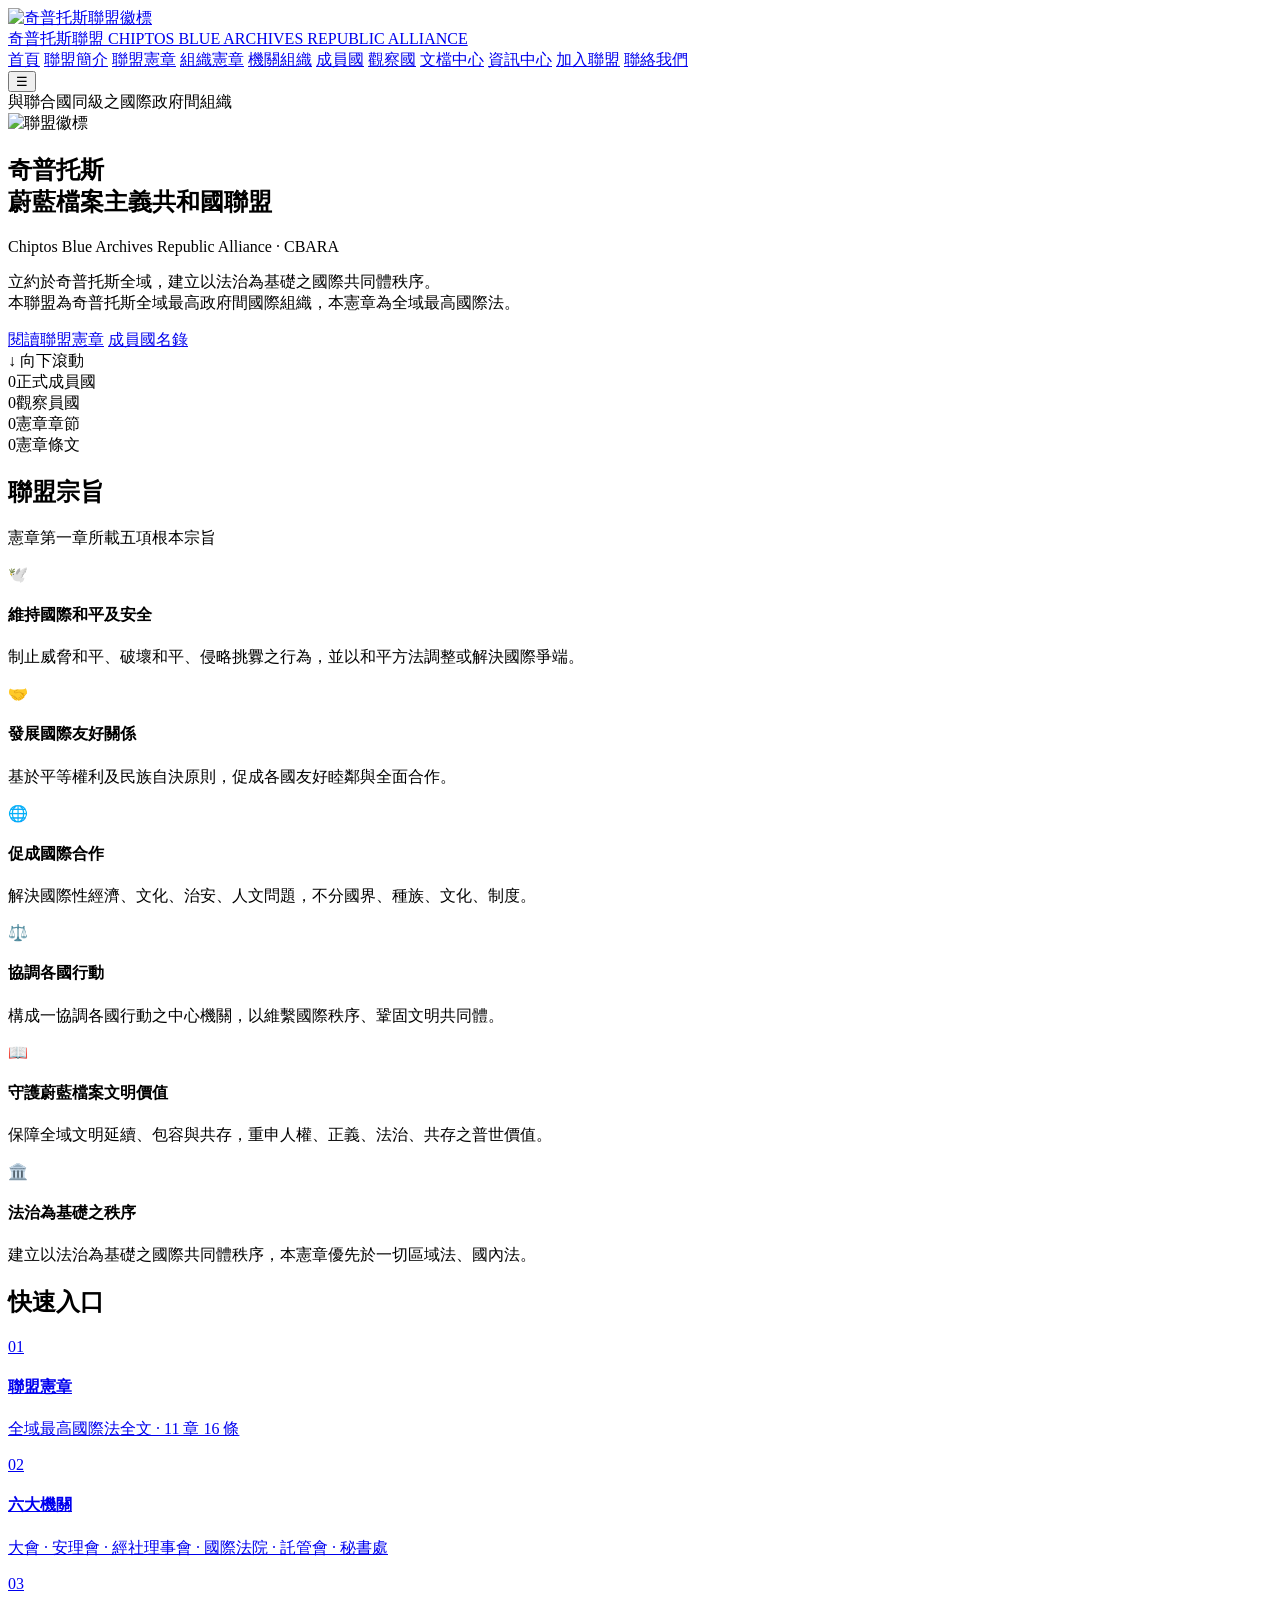
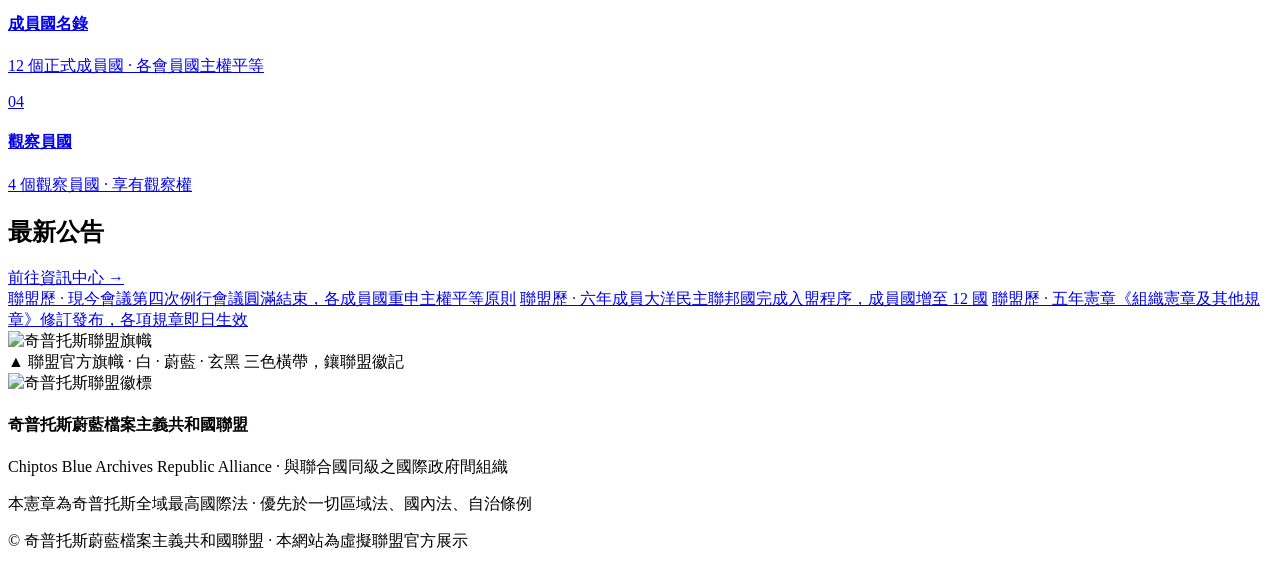
==== index.html @ 125a9b2b "Add files via upload" ====
<!DOCTYPE html>
<html lang="zh-Hant">
<head>
<meta charset="UTF-8">
<meta name="viewport" content="width=device-width, initial-scale=1.0, viewport-fit=cover">
<meta name="theme-color" content="#080b11">
<meta name="description" content="奇普托斯蔚藍檔案主義共和國聯盟官方網站 · 與聯合國同級之國際政府間組織">
<title>奇普托斯蔚藍檔案主義共和國聯盟 · 官方網站</title>
<link rel="icon" href="assets/img/badge_64.png">
<link rel="stylesheet" href="assets/css/style.css">
</head>
<body>
<div id="progress"></div>

<header class="site-header">
  <div class="container header-inner">
    <a href="index.html" class="brand">
      <img src="assets/img/badge_120.png" alt="奇普托斯聯盟徽標">
      <div class="brand-text">
        <span class="brand-cn">奇普托斯聯盟</span>
        <span class="brand-en">CHIPTOS BLUE ARCHIVES REPUBLIC ALLIANCE</span>
      </div>
    </a>
    <nav class="main-nav" id="mainNav">
      <a href="index.html" class="active">首頁</a>
      <a href="about.html">聯盟簡介</a>
      <a href="charter.html">聯盟憲章</a>
      <a href="organization-charter.html">組織憲章</a>
      <a href="structure.html">機關組織</a>
      <a href="members.html">成員國</a>
      <a href="observers.html">觀察國</a>
      <a href="documents.html">文檔中心</a>
      <a href="news.html">資訊中心</a>
      <a href="join.html">加入聯盟</a>
      <a href="contact.html">聯絡我們</a>
    </nav>
    <button class="nav-toggle" id="navToggle" aria-label="開啟選單" aria-expanded="false">☰</button>
  </div>
</header>
<div class="nav-mask" id="navMask"></div>

<section class="hero">
  <div class="hero-flag" aria-hidden="true"></div>
  <div class="hero-veil" aria-hidden="true"></div>
  <div class="container hero-content">
    <div class="hero-badge">與聯合國同級之國際政府間組織</div>
    <img class="hero-logo" src="assets/img/badge_transparent.png" alt="聯盟徽標">
    <h1 class="hero-title">奇普托斯<br><span class="gold-gradient">蔚藍檔案</span>主義共和國聯盟</h1>
    <p class="hero-sub">Chiptos Blue Archives Republic Alliance · CBARA</p>
    <p class="hero-desc">立約於奇普托斯全域，建立以法治為基礎之國際共同體秩序。<br>本聯盟為奇普托斯全域最高政府間國際組織，本憲章為全域最高國際法。</p>
    <div class="hero-actions">
      <a href="charter.html" class="btn btn-primary">閱讀聯盟憲章</a>
      <a href="members.html" class="btn btn-ghost">成員國名錄</a>
    </div>
  </div>
  <div class="scroll-hint" aria-hidden="true">↓ 向下滾動</div>
</section>

<section class="section">
  <div class="container">
    <div class="stats">
      <div class="stat"><span class="stat-num" data-count="12">0</span><span class="stat-label">正式成員國</span></div>
      <div class="stat"><span class="stat-num" data-count="4">0</span><span class="stat-label">觀察員國</span></div>
      <div class="stat"><span class="stat-num" data-count="11">0</span><span class="stat-label">憲章章節</span></div>
      <div class="stat"><span class="stat-num" data-count="16">0</span><span class="stat-label">憲章條文</span></div>
    </div>
  </div>
</section>

<section class="section section-alt">
  <div class="container">
    <div class="section-head fade-in">
      <h2>聯盟宗旨</h2>
      <div class="rule"></div>
      <p class="muted">憲章第一章所載五項根本宗旨</p>
    </div>
    <div class="grid-3">
      <div class="info-card fade-in"><div class="info-icon">🕊️</div><h4>維持國際和平及安全</h4><p class="muted">制止威脅和平、破壞和平、侵略挑釁之行為，並以和平方法調整或解決國際爭端。</p></div>
      <div class="info-card fade-in"><div class="info-icon">🤝</div><h4>發展國際友好關係</h4><p class="muted">基於平等權利及民族自決原則，促成各國友好睦鄰與全面合作。</p></div>
      <div class="info-card fade-in"><div class="info-icon">🌐</div><h4>促成國際合作</h4><p class="muted">解決國際性經濟、文化、治安、人文問題，不分國界、種族、文化、制度。</p></div>
      <div class="info-card fade-in"><div class="info-icon">⚖️</div><h4>協調各國行動</h4><p class="muted">構成一協調各國行動之中心機關，以維繫國際秩序、鞏固文明共同體。</p></div>
      <div class="info-card fade-in"><div class="info-icon">📖</div><h4>守護蔚藍檔案文明價值</h4><p class="muted">保障全域文明延續、包容與共存，重申人權、正義、法治、共存之普世價值。</p></div>
      <div class="info-card fade-in"><div class="info-icon">🏛️</div><h4>法治為基礎之秩序</h4><p class="muted">建立以法治為基礎之國際共同體秩序，本憲章優先於一切區域法、國內法。</p></div>
    </div>
  </div>
</section>

<section class="section">
  <div class="container">
    <div class="section-head fade-in">
      <h2>快速入口</h2>
      <div class="rule"></div>
    </div>
    <div class="grid-2">
      <a href="charter.html" class="entry-card fade-in"><span class="entry-num">01</span><div><h4>聯盟憲章</h4><p class="muted">全域最高國際法全文 · 11 章 16 條</p></div></a>
      <a href="structure.html" class="entry-card fade-in"><span class="entry-num">02</span><div><h4>六大機關</h4><p class="muted">大會 · 安理會 · 經社理事會 · 國際法院 · 託管會 · 秘書處</p></div></a>
      <a href="members.html" class="entry-card fade-in"><span class="entry-num">03</span><div><h4>成員國名錄</h4><p class="muted">12 個正式成員國 · 各會員國主權平等</p></div></a>
      <a href="observers.html" class="entry-card fade-in"><span class="entry-num">04</span><div><h4>觀察員國</h4><p class="muted">4 個觀察員國 · 享有觀察權</p></div></a>
    </div>
  </div>
</section>

<section class="section section-alt">
  <div class="container">
    <div class="section-head fade-in">
      <h2>最新公告</h2>
      <div class="rule"></div>
      <a href="news.html" class="section-link">前往資訊中心 →</a>
    </div>
    <div class="news-list">
      <a href="news.html" class="news-row fade-in"><span class="news-date">聯盟歷 · 現今</span><span class="news-tag tag-meeting">會議</span><span class="news-title">第四次例行會議圓滿結束，各成員國重申主權平等原則</span></a>
      <a href="news.html" class="news-row fade-in"><span class="news-date">聯盟歷 · 六年</span><span class="news-tag tag-member">成員</span><span class="news-title">大洋民主聯邦國完成入盟程序，成員國增至 12 國</span></a>
      <a href="news.html" class="news-row fade-in"><span class="news-date">聯盟歷 · 五年</span><span class="news-tag tag-charter">憲章</span><span class="news-title">《組織憲章及其他規章》修訂發布，各項規章即日生效</span></a>
    </div>
  </div>
</section>

<section class="section">
  <div class="container">
    <div class="flag-banner fade-in">
      <img src="assets/img/flag.png" alt="奇普托斯聯盟旗幟">
      <div class="flag-cap">▲ 聯盟官方旗幟 · 白 · 蔚藍 · 玄黑 三色橫帶，鑲聯盟徽記</div>
    </div>
  </div>
</section>

<footer class="site-footer">
  <div class="container">
    <div class="footer-brand">
      <img src="assets/img/badge_120.png" alt="奇普托斯聯盟徽標">
      <div>
        <h4>奇普托斯蔚藍檔案主義共和國聯盟</h4>
        <p class="muted">Chiptos Blue Archives Republic Alliance · 與聯合國同級之國際政府間組織</p>
      </div>
    </div>
    <div class="footer-meta">
      <p>本憲章為奇普托斯全域最高國際法 · 優先於一切區域法、國內法、自治條例</p>
      <p>© 奇普托斯蔚藍檔案主義共和國聯盟 · 本網站為虛擬聯盟官方展示</p>
    </div>
  </div>
</footer>

<script src="assets/js/main.js"></script>
</body>
</html>
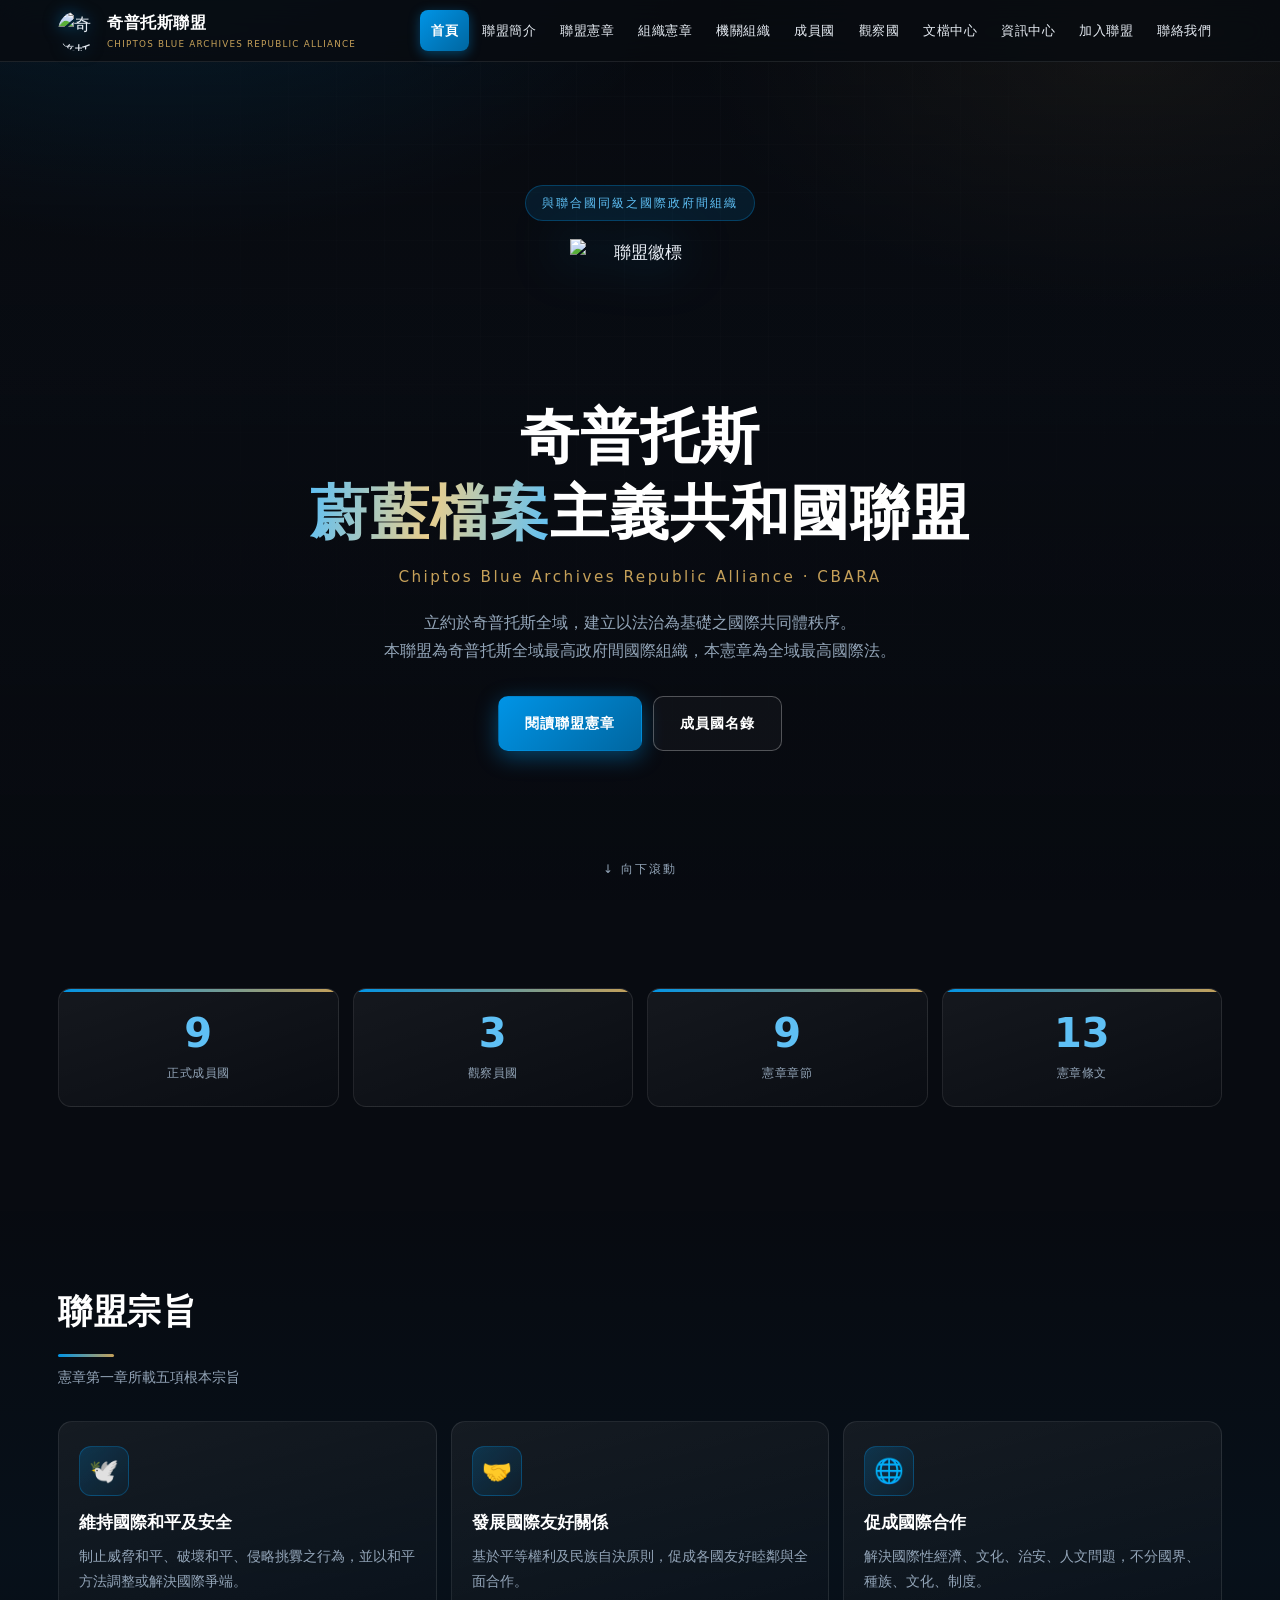
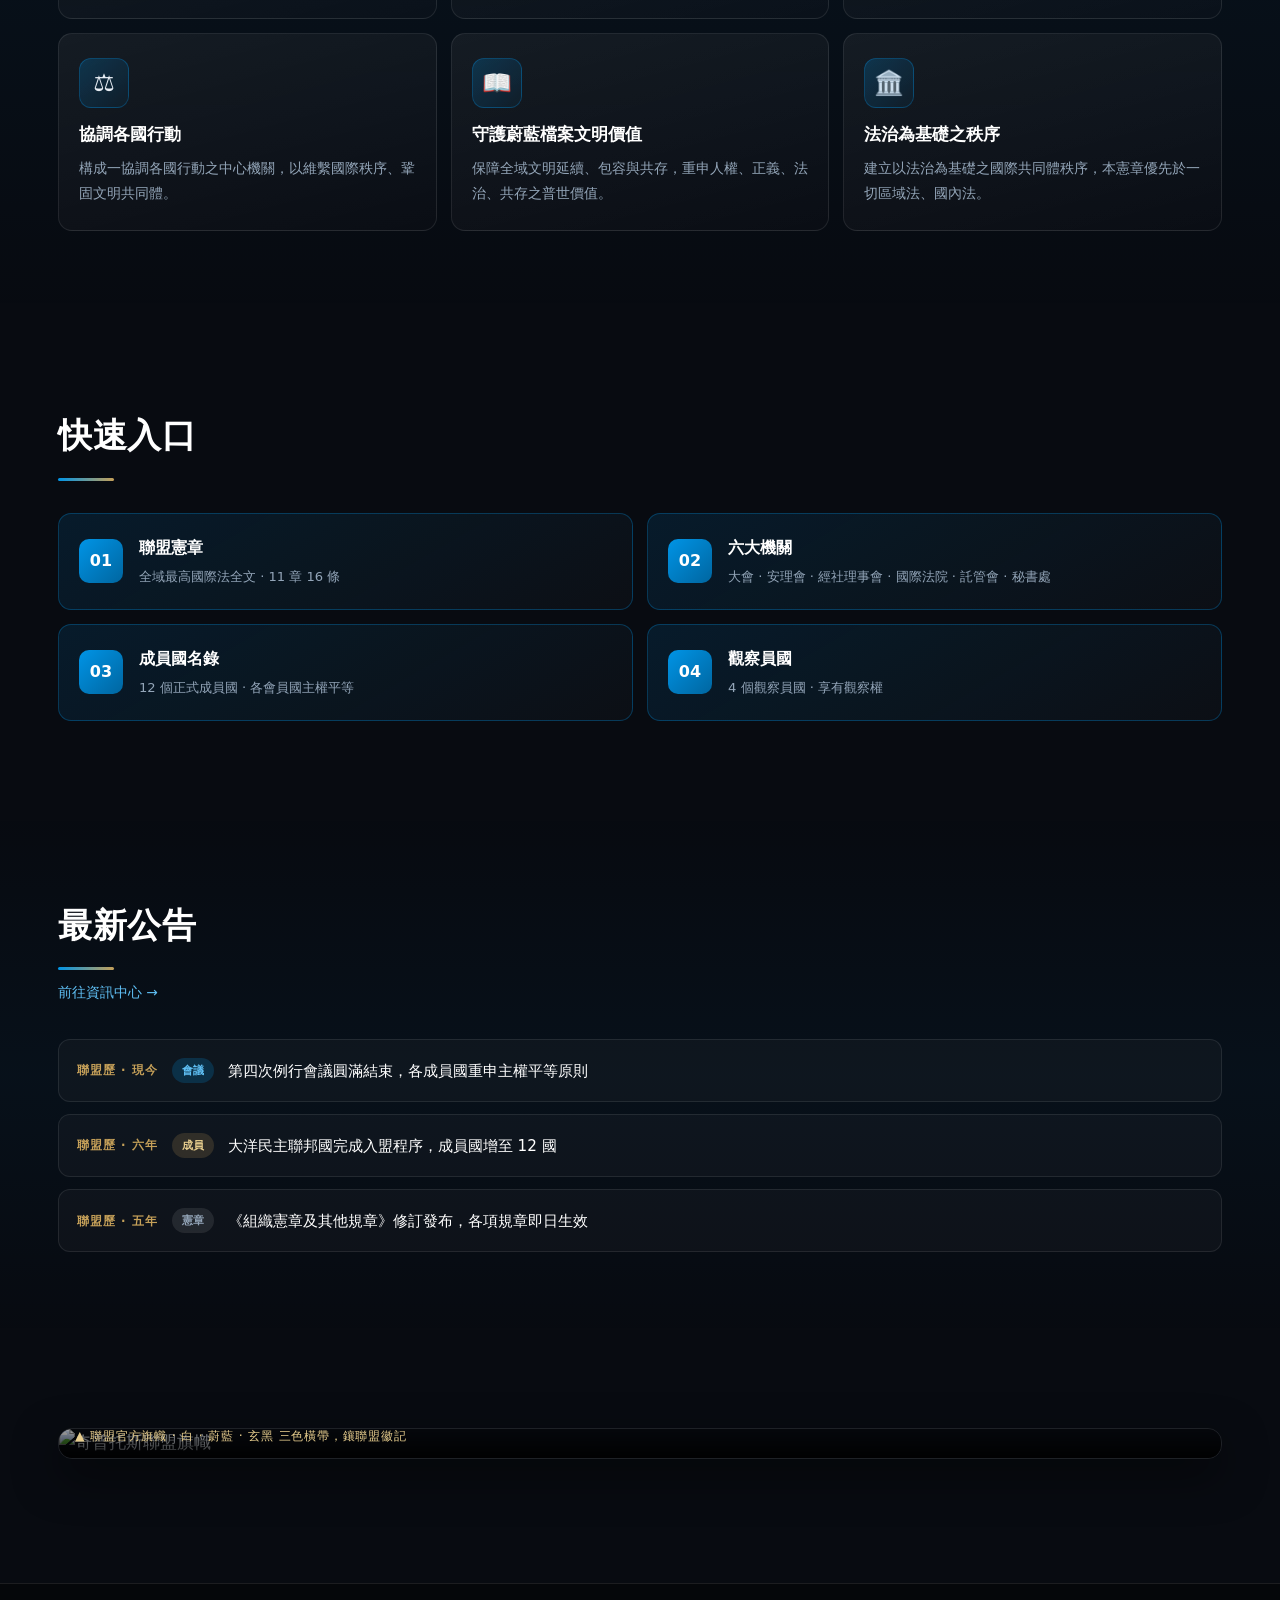
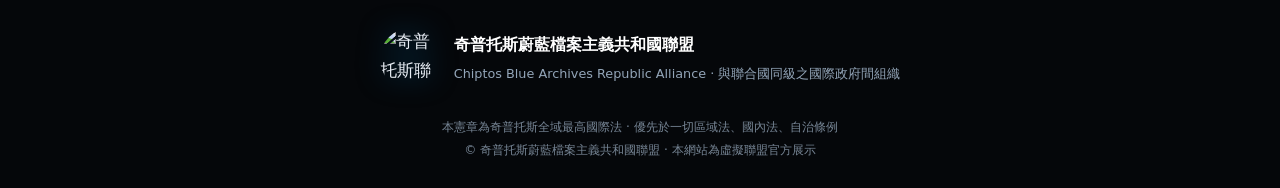
==== commit 74cd20ef: "Add files via upload" ====
--- a/index.html
+++ b/index.html
@@ -7,7 +7,766 @@
 <meta name="description" content="奇普托斯蔚藍檔案主義共和國聯盟官方網站 · 與聯合國同級之國際政府間組織">
 <title>奇普托斯蔚藍檔案主義共和國聯盟 · 官方網站</title>
 <link rel="icon" href="assets/img/badge_64.png">
-<link rel="stylesheet" href="assets/css/style.css">
+<style>
+/* =====================================================================
+   奇普托斯蔚藍檔案主義共和國聯盟 · CBARA
+   移動優先 (Mobile-First) 響應式樣式
+   配色：白 / 蔚藍 / 玄黑 三色體系 + 鎏金點綴
+   ===================================================================== */
+
+:root{
+  --white:#f5f8fb;
+  --blue:#0094e6;
+  --blue-lt:#5fc0f5;
+  --blue-dk:#0066a0;
+  --ink:#080b11;
+  --ink2:#10161f;
+  --ink3:#161d28;
+  --gold:#c5a059;
+  --gold-lt:#e8ce8e;
+  --text:#e8eef5;
+  --muted:#93a5b8;
+  --line:rgba(255,255,255,.09);
+  --line-blue:rgba(0,148,230,.3);
+  --nav-h:62px;
+  --ease:cubic-bezier(.22,.68,.35,1);
+}
+
+/* ---------- 基礎重置（移動優先） ---------- */
+*,*::before,*::after{margin:0;padding:0;box-sizing:border-box}
+html{
+  scroll-behavior:smooth;
+  scroll-padding-top:calc(var(--nav-h) + 12px);
+  -webkit-text-size-adjust:100%;      /* 防止 iOS 橫屏字體放大 */
+  text-size-adjust:100%;
+}
+body{
+  font-family:"Noto Sans TC","PingFang TC","Microsoft JhengHei",system-ui,-apple-system,"Helvetica Neue",sans-serif;
+  background:var(--ink);
+  color:var(--text);
+  line-height:1.75;
+  font-size:16px;                      /* 手機基準字號 */
+  overflow-x:hidden;                   /* 防止橫向溢出 */
+  -webkit-font-smoothing:antialiased;
+  word-wrap:break-word;
+  overflow-wrap:break-word;            /* 長國名/長單詞強制換行 */
+}
+img{max-width:100%;height:auto;display:block;border:0}
+a{color:inherit;text-decoration:none;-webkit-tap-highlight-color:transparent}
+button,input,select,textarea{font-family:inherit;font-size:16px} /* iOS 防止 zoom */
+ul,ol{list-style:none}
+:focus-visible{outline:2px solid var(--blue-lt);outline-offset:2px}
+::selection{background:var(--blue);color:#fff}
+
+/* 滾動條（桌面） */
+::-webkit-scrollbar{width:8px;height:8px}
+::-webkit-scrollbar-track{background:var(--ink)}
+::-webkit-scrollbar-thumb{background:linear-gradient(var(--blue),var(--blue-dk));border-radius:4px}
+
+/* ---------- 背景層 ---------- */
+body::before{
+  content:"";position:fixed;inset:0;z-index:-2;pointer-events:none;
+  background:
+    radial-gradient(900px 520px at 12% -8%, rgba(0,148,230,.30), transparent 60%),
+    radial-gradient(760px 460px at 88% 6%, rgba(197,160,89,.15), transparent 56%),
+    linear-gradient(180deg,#070a0f 0%,#0a0e15 45%,#06080c 100%);
+}
+body::after{
+  content:"";position:fixed;inset:0;z-index:-1;pointer-events:none;
+  background-image:
+    linear-gradient(rgba(255,255,255,.035) 1px,transparent 1px),
+    linear-gradient(90deg,rgba(255,255,255,.035) 1px,transparent 1px);
+  background-size:48px 48px;
+  -webkit-mask-image:radial-gradient(circle at 50% 28%,#000 0%,transparent 72%);
+  mask-image:radial-gradient(circle at 50% 28%,#000 0%,transparent 72%);
+}
+
+/* ---------- 進度條 ---------- */
+#progress{
+  position:fixed;top:0;left:0;height:3px;width:0;z-index:9999;
+  background:linear-gradient(90deg,var(--blue),var(--gold));
+  box-shadow:0 0 10px rgba(0,148,230,.8);
+}
+
+/* =====================================================================
+   頁首 / 導航（移動優先：漢堡選單）
+   ===================================================================== */
+.site-header{
+  position:fixed;top:0;left:0;right:0;z-index:1000;height:var(--nav-h);
+  background:rgba(8,11,17,.82);
+  -webkit-backdrop-filter:blur(14px);backdrop-filter:blur(14px);
+  border-bottom:1px solid var(--line);
+  transition:box-shadow .35s var(--ease),border-color .35s var(--ease);
+}
+.site-header.scrolled{
+  border-bottom-color:var(--line-blue);
+  box-shadow:0 4px 26px rgba(0,0,0,.55);
+}
+.header-inner{
+  max-width:1180px;margin:0 auto;height:100%;
+  padding:0 14px;
+  display:flex;align-items:center;justify-content:space-between;gap:10px;
+}
+.brand{display:flex;align-items:center;gap:9px;min-width:0;flex:1}
+.brand img{
+  width:36px;height:36px;flex:none;border-radius:50%;
+  filter:drop-shadow(0 0 8px rgba(0,148,230,.55));
+}
+.brand-text{display:flex;flex-direction:column;min-width:0}
+.brand-cn{
+  font-size:.98rem;font-weight:800;color:#fff;letter-spacing:.5px;
+  white-space:nowrap;overflow:hidden;text-overflow:ellipsis;
+}
+.brand-en{
+  font-size:.55rem;color:var(--gold);letter-spacing:1.2px;
+  white-space:nowrap;overflow:hidden;text-overflow:ellipsis;
+}
+/* 漢堡按鈕：44px 觸控區 */
+.nav-toggle{
+  flex:none;width:44px;height:44px;display:flex;align-items:center;justify-content:center;
+  background:rgba(0,148,230,.12);border:1px solid var(--line-blue);border-radius:9px;
+  color:var(--blue-lt);font-size:1.15rem;cursor:pointer;transition:.25s;
+}
+.nav-toggle:hover{background:rgba(0,148,230,.24)}
+.nav-toggle:active{transform:scale(.94)}
+
+/* 導航列：手機為全屏下拉面板 */
+.main-nav{
+  position:fixed;top:var(--nav-h);left:0;right:0;
+  max-height:calc(100vh - var(--nav-h));overflow-y:auto;
+  -webkit-overflow-scrolling:touch;
+  background:rgba(8,11,17,.985);
+  -webkit-backdrop-filter:blur(16px);backdrop-filter:blur(16px);
+  border-bottom:1px solid var(--line-blue);
+  padding:8px 12px 16px;
+  transform:translateY(-102%);opacity:0;visibility:hidden;
+  transition:transform .36s var(--ease),opacity .28s var(--ease),visibility .28s;
+  box-shadow:0 18px 40px rgba(0,0,0,.6);
+}
+.main-nav.open{transform:translateY(0);opacity:1;visibility:visible}
+.main-nav a{
+  display:block;padding:13px 14px;border-radius:9px;
+  font-size:.94rem;color:var(--text);letter-spacing:.5px;
+  border-left:2px solid transparent;transition:.22s;
+}
+.main-nav a:hover,.main-nav a:focus{
+  background:rgba(0,148,230,.15);color:#fff;border-left-color:var(--blue);
+}
+.main-nav a.active{
+  background:linear-gradient(135deg,var(--blue),var(--blue-dk));
+  color:#fff;font-weight:700;border-left-color:var(--gold);
+  box-shadow:0 3px 12px rgba(0,148,230,.4);
+}
+/* 選單遮罩 */
+.nav-mask{
+  position:fixed;inset:0;top:var(--nav-h);z-index:998;
+  background:rgba(0,0,0,.55);opacity:0;visibility:hidden;transition:.3s;
+}
+.nav-mask.show{opacity:1;visibility:visible}
+
+/* =====================================================================
+   首頁 Hero
+   ===================================================================== */
+.hero{
+  position:relative;min-height:100svh;   /* svh 解決手機瀏覽器網址列跳動 */
+  min-height:100vh;                      /* 回退 */
+  display:flex;align-items:center;justify-content:center;
+  padding:calc(var(--nav-h) + 40px) 18px 70px;
+  overflow:hidden;text-align:center;
+}
+.hero-flag{
+  position:absolute;inset:0;z-index:0;
+  background:url("assets/img/flag.png") center/cover no-repeat;
+  opacity:.14;
+  filter:saturate(1.1);
+}
+.hero-veil{
+  position:absolute;inset:0;z-index:1;
+  background:linear-gradient(180deg,rgba(8,11,17,.55) 0%,rgba(8,11,17,.90) 100%);
+}
+.hero-content{position:relative;z-index:2;max-width:900px;width:100%}
+.hero-badge{
+  display:inline-block;margin-bottom:18px;padding:7px 16px;border-radius:999px;
+  font-size:.72rem;letter-spacing:2px;color:var(--blue-lt);
+  background:rgba(0,148,230,.12);border:1px solid var(--line-blue);
+}
+.hero-logo{
+  width:96px;height:96px;margin:0 auto 20px;
+  filter:drop-shadow(0 0 26px rgba(0,148,230,.6));
+  animation:floaty 4.5s ease-in-out infinite;
+}
+@keyframes floaty{0%,100%{transform:translateY(0)}50%{transform:translateY(-9px)}}
+.hero-title{
+  font-size:clamp(1.55rem,7.2vw,3.9rem);   /* 手機不過大 */
+  font-weight:900;color:#fff;line-height:1.28;letter-spacing:1px;
+}
+.gold-gradient{
+  background:linear-gradient(100deg,var(--blue-lt),var(--gold-lt),var(--blue-lt));
+  -webkit-background-clip:text;background-clip:text;color:transparent;
+}
+.hero-sub{
+  margin-top:14px;font-size:clamp(.7rem,3vw,.95rem);
+  color:var(--gold);letter-spacing:2.5px;
+}
+.hero-desc{
+  margin-top:18px;font-size:clamp(.86rem,3.6vw,1.02rem);
+  color:var(--muted);max-width:620px;margin-left:auto;margin-right:auto;
+}
+.hero-actions{
+  margin-top:30px;display:flex;flex-direction:column;gap:11px;align-items:stretch;
+}
+.scroll-hint{
+  position:absolute;bottom:20px;left:50%;transform:translateX(-50%);z-index:2;
+  color:var(--muted);font-size:.74rem;letter-spacing:2px;
+  animation:bob 2.1s ease-in-out infinite;
+}
+@keyframes bob{0%,100%{transform:translate(-50%,0);opacity:.55}50%{transform:translate(-50%,7px);opacity:1}}
+
+/* ---------- 按鈕 ---------- */
+.btn{
+  display:inline-flex;align-items:center;justify-content:center;gap:8px;
+  padding:14px 26px;border-radius:10px;font-size:.9rem;font-weight:700;
+  letter-spacing:1px;transition:.3s var(--ease);border:1px solid transparent;
+  min-height:48px;                      /* 觸控友好 */
+}
+.btn-primary{
+  background:linear-gradient(135deg,var(--blue),var(--blue-dk));color:#fff;
+  box-shadow:0 6px 22px rgba(0,148,230,.42);
+}
+.btn-primary:hover{transform:translateY(-2px);box-shadow:0 12px 30px rgba(0,148,230,.55)}
+.btn-gold{
+  background:linear-gradient(135deg,var(--gold),#9d7d3d);color:#181206;
+  box-shadow:0 6px 22px rgba(197,160,89,.4);
+}
+.btn-gold:hover{transform:translateY(-2px)}
+.btn-ghost{
+  color:#fff;border-color:rgba(255,255,255,.28);background:rgba(255,255,255,.03);
+}
+.btn-ghost:hover{border-color:var(--blue);background:rgba(0,148,230,.14)}
+
+/* =====================================================================
+   通用區塊
+   ===================================================================== */
+.container{width:100%;max-width:1180px;margin:0 auto;padding:0 16px}
+.section{padding:56px 0;position:relative}
+.section-alt{background:linear-gradient(180deg,transparent,rgba(0,148,230,.045),transparent)}
+.section-head{margin-bottom:32px}
+.section-head h2{
+  font-size:clamp(1.35rem,5.4vw,2.1rem);color:#fff;font-weight:900;letter-spacing:.5px;
+}
+.section-head .muted{margin-top:8px;font-size:.88rem}
+.section-link{display:inline-block;margin-top:10px;color:var(--blue-lt);font-size:.86rem}
+.rule{width:56px;height:3px;margin-top:12px;background:linear-gradient(90deg,var(--blue),var(--gold));border-radius:2px}
+.muted{color:var(--muted)}
+.gold{color:var(--gold-lt)}
+
+/* 分頁 Hero */
+.page-hero{
+  position:relative;padding:calc(var(--nav-h) + 46px) 0 46px;text-align:center;overflow:hidden;
+}
+.page-hero .hero-bg{
+  position:absolute;inset:0;z-index:0;
+  background:url("assets/img/flag.png") center/cover no-repeat;opacity:.10;
+}
+.page-hero .hero-bg::after{
+  content:"";position:absolute;inset:0;
+  background:linear-gradient(180deg,rgba(8,11,17,.7),rgba(8,11,17,.95));
+}
+.page-hero .container{position:relative;z-index:1}
+.page-hero h1{
+  font-size:clamp(1.5rem,6.4vw,2.7rem);color:#fff;font-weight:900;letter-spacing:.5px;line-height:1.3;
+}
+.page-hero .hero-desc{
+  margin-top:14px;color:var(--muted);font-size:clamp(.84rem,3.5vw,.98rem);
+  max-width:660px;margin-left:auto;margin-right:auto;
+}
+.breadcrumb{
+  font-size:.78rem;color:var(--muted);margin-bottom:14px;letter-spacing:.5px;
+}
+.breadcrumb a{color:var(--blue-lt)}
+
+/* ---------- 統計 ---------- */
+.stats{
+  display:grid;grid-template-columns:repeat(2,1fr);gap:12px;   /* 手機 2 欄 */
+}
+.stat{
+  background:linear-gradient(160deg,rgba(255,255,255,.055),rgba(255,255,255,.012));
+  border:1px solid var(--line);border-radius:13px;padding:22px 12px;text-align:center;
+  position:relative;overflow:hidden;transition:.35s var(--ease);
+}
+.stat::before{
+  content:"";position:absolute;top:0;left:0;right:0;height:3px;
+  background:linear-gradient(90deg,var(--blue),var(--gold));
+}
+.stat:hover{transform:translateY(-4px);border-color:var(--line-blue)}
+.stat-num{
+  display:block;font-size:clamp(1.7rem,8vw,2.5rem);font-weight:900;
+  color:var(--blue-lt);line-height:1.1;
+}
+.stat-label{display:block;margin-top:7px;font-size:.78rem;color:var(--muted);letter-spacing:.5px}
+
+/* ---------- 網格（自動適配，手機單欄） ---------- */
+.grid-2,.grid-3,.grid-4{
+  display:grid;gap:14px;grid-template-columns:1fr;   /* 手機：單欄 */
+}
+
+/* ---------- 資訊卡 ---------- */
+.info-card{
+  background:linear-gradient(165deg,rgba(255,255,255,.055),rgba(255,255,255,.012));
+  border:1px solid var(--line);border-radius:14px;padding:24px 20px;
+  transition:.35s var(--ease);
+}
+.info-card:hover{transform:translateY(-5px);border-color:var(--line-blue);box-shadow:0 14px 34px rgba(0,0,0,.42)}
+.info-icon{
+  width:50px;height:50px;border-radius:12px;display:flex;align-items:center;justify-content:center;
+  font-size:1.5rem;margin-bottom:14px;
+  background:linear-gradient(135deg,rgba(0,148,230,.22),rgba(0,148,230,.05));
+  border:1px solid var(--line-blue);
+}
+.info-card h4{color:#fff;font-size:1.06rem;margin-bottom:8px;line-height:1.5}
+.info-card p{font-size:.9rem}
+
+/* ---------- 快速入口卡 ---------- */
+.entry-card{
+  display:flex;align-items:center;gap:16px;padding:20px;border-radius:13px;
+  background:linear-gradient(150deg,rgba(0,148,230,.12),rgba(255,255,255,.02));
+  border:1px solid var(--line-blue);transition:.3s var(--ease);
+}
+.entry-card:hover{transform:translateY(-4px);border-color:var(--gold);background:linear-gradient(150deg,rgba(197,160,89,.16),rgba(255,255,255,.03))}
+.entry-num{
+  flex:none;width:44px;height:44px;border-radius:10px;display:flex;align-items:center;justify-content:center;
+  background:linear-gradient(135deg,var(--blue),var(--blue-dk));color:#fff;font-weight:900;font-size:1rem;
+}
+.entry-card h4{color:#fff;font-size:1rem;margin-bottom:4px}
+.entry-card p{font-size:.82rem}
+
+/* =====================================================================
+   成員國 / 觀察員（重點：完整顯示國名）
+   ===================================================================== */
+.filters{
+  display:flex;gap:8px;flex-wrap:wrap;margin-bottom:24px;
+  padding-bottom:4px;                    /* 允許內部換行 */
+}
+.filter-btn{
+  padding:9px 16px;border-radius:999px;font-size:.82rem;cursor:pointer;
+  background:rgba(255,255,255,.04);border:1px solid var(--line);color:var(--muted);
+  transition:.25s;min-height:38px;white-space:nowrap;
+}
+.filter-btn:hover{color:#fff;border-color:var(--line-blue)}
+.filter-btn:active{transform:scale(.95)}
+.filter-btn.active{
+  background:linear-gradient(135deg,var(--blue),var(--blue-dk));color:#fff;
+  border-color:transparent;font-weight:700;box-shadow:0 3px 12px rgba(0,148,230,.4);
+}
+
+.member-grid{display:grid;grid-template-columns:1fr;gap:13px}   /* 手機單欄 */
+.member-card{
+  display:flex;align-items:center;gap:14px;padding:16px;border-radius:13px;
+  background:linear-gradient(150deg,rgba(255,255,255,.05),rgba(255,255,255,.012));
+  border:1px solid var(--line);transition:.3s var(--ease);
+}
+.member-card:hover{transform:translateY(-3px);border-color:var(--line-blue);background:linear-gradient(150deg,rgba(0,148,230,.13),rgba(255,255,255,.02))}
+.member-flag{
+  flex:none;width:46px;height:34px;border-radius:5px;
+  box-shadow:0 2px 9px rgba(0,0,0,.45);border:1px solid rgba(255,255,255,.16);
+}
+.member-body{flex:1;min-width:0}   /* min-width:0 讓長國名正常換行 */
+.member-no{
+  display:inline-block;font-size:.68rem;color:var(--gold);letter-spacing:1.5px;font-weight:700;
+}
+.member-card h3{
+  font-size:.98rem;color:#fff;font-weight:700;line-height:1.45;margin-top:2px;
+  overflow-wrap:anywhere;               /* 長國名完整換行不截斷 */
+}
+.member-en{
+  display:block;font-size:.72rem;color:var(--muted);margin-top:3px;letter-spacing:.4px;
+  overflow-wrap:anywhere;
+}
+.badge{
+  display:inline-block;margin-top:7px;padding:3px 10px;border-radius:999px;
+  font-size:.68rem;letter-spacing:.6px;font-weight:700;
+}
+.badge-member{background:rgba(0,148,230,.18);color:var(--blue-lt);border:1px solid var(--line-blue)}
+.badge-observer{background:rgba(197,160,89,.16);color:var(--gold-lt);border:1px solid rgba(197,160,89,.35)}
+
+.empty-state{
+  text-align:center;padding:40px 18px;color:var(--muted);font-size:.9rem;
+  border:1px dashed var(--line);border-radius:13px;
+}
+
+/* 觀察員 */
+.observer-list{display:grid;grid-template-columns:1fr;gap:14px}
+.observer-item{
+  display:flex;align-items:flex-start;gap:14px;padding:18px;border-radius:13px;
+  background:linear-gradient(150deg,rgba(197,160,89,.09),rgba(255,255,255,.015));
+  border:1px solid rgba(197,160,89,.22);transition:.3s var(--ease);
+}
+.observer-item:hover{transform:translateY(-3px);border-color:rgba(197,160,89,.5)}
+.observer-flag{
+  flex:none;width:46px;height:34px;border-radius:5px;
+  box-shadow:0 2px 9px rgba(0,0,0,.45);border:1px solid rgba(255,255,255,.16);
+}
+.observer-body{flex:1;min-width:0}
+.observer-head{display:flex;align-items:center;gap:10px;flex-wrap:wrap}
+.observer-head h3{font-size:1rem;color:#fff;font-weight:700;line-height:1.45;overflow-wrap:anywhere}
+.observer-body .member-en{display:block;margin-top:4px}
+.observer-body p{font-size:.85rem;margin-top:8px}
+
+.notice-card{
+  margin-top:26px;padding:20px;border-radius:13px;
+  background:rgba(0,148,230,.09);border:1px solid var(--line-blue);
+}
+.notice-card h4{color:var(--blue-lt);font-size:1rem;margin-bottom:8px}
+.notice-card p{font-size:.87rem}
+.notice-card a{color:var(--gold-lt);text-decoration:underline}
+
+/* =====================================================================
+   憲章條文
+   ===================================================================== */
+.charter-wrap{display:grid;grid-template-columns:1fr;gap:26px}  /* 手機單欄 */
+.toc{
+  position:static;background:rgba(255,255,255,.03);border:1px solid var(--line);
+  border-radius:13px;padding:16px 13px;
+}
+.toc-title{
+  color:var(--gold);font-weight:800;letter-spacing:2px;font-size:.82rem;
+  padding-bottom:11px;border-bottom:1px solid var(--line);margin-bottom:10px;
+}
+.toc-links{display:flex;flex-direction:column;gap:2px}
+.toc a{
+  display:block;color:var(--muted);font-size:.82rem;padding:9px 11px;border-radius:7px;
+  transition:.22s;border-left:2px solid transparent;line-height:1.5;
+}
+.toc a:hover{color:#fff;background:rgba(0,148,230,.12)}
+.toc a.on{color:var(--blue-lt);border-left-color:var(--blue);background:rgba(0,148,230,.15);font-weight:700}
+
+.article{
+  background:rgba(255,255,255,.025);border:1px solid var(--line);border-radius:14px;
+  padding:24px 20px;margin-bottom:18px;scroll-margin-top:calc(var(--nav-h) + 16px);
+  transition:.4s var(--ease);
+}
+.article.on{border-color:rgba(197,160,89,.45);box-shadow:0 10px 32px rgba(0,0,0,.4)}
+.art-head{display:flex;align-items:center;gap:12px;margin-bottom:16px;flex-wrap:wrap}
+.art-no{
+  flex:none;width:42px;height:42px;border-radius:10px;
+  background:linear-gradient(135deg,var(--gold),#9d7d3d);color:#181206;
+  font-weight:900;font-size:1rem;display:flex;align-items:center;justify-content:center;
+  box-shadow:0 3px 12px rgba(197,160,89,.4);
+}
+.art-title{font-size:1.16rem;color:#fff;font-weight:800;line-height:1.45;overflow-wrap:anywhere}
+.art-body{color:#d3dee9;font-size:.93rem}
+.art-body ol,.art-body ul{padding-left:20px;margin-top:10px}
+.art-body li{margin:9px 0;padding-left:5px;line-height:1.8}
+.art-body strong{color:var(--blue-lt)}
+.art-body p+p{margin-top:12px}
+.preamble{background:linear-gradient(135deg,rgba(0,148,230,.13),rgba(197,160,89,.06));border-color:var(--line-blue)}
+.covenant{
+  background:linear-gradient(160deg,rgba(197,160,89,.15),rgba(0,148,230,.06));
+  border:1px solid rgba(197,160,89,.45);text-align:center;padding:38px 22px;
+}
+.covenant .seal{font-size:2.6rem;margin-bottom:12px}
+.covenant h3{color:var(--gold-lt);font-size:1.35rem;letter-spacing:1.5px;line-height:1.5}
+.covenant p{color:#dde8f2;margin-top:14px;font-size:1rem;line-height:2}
+
+/* =====================================================================
+   組織架構 / 時間軸
+   ===================================================================== */
+.org-tier{
+  border:1px solid var(--line);border-radius:13px;padding:20px;margin-bottom:14px;
+  background:linear-gradient(150deg,rgba(255,255,255,.04),rgba(255,255,255,.01));
+}
+.org-tier.lead{
+  border-color:rgba(197,160,89,.5);
+  background:linear-gradient(150deg,rgba(197,160,89,.14),rgba(0,148,230,.05));
+}
+.org-tier h4{color:var(--gold-lt);margin-bottom:12px;font-size:1rem;line-height:1.5}
+.org-nodes{display:grid;grid-template-columns:1fr;gap:10px}
+.org-node{
+  padding:12px 14px;border-radius:9px;text-align:center;font-size:.88rem;
+  background:rgba(0,148,230,.13);border:1px solid var(--line-blue);color:#fff;
+}
+
+.timeline{position:relative;padding-left:24px}
+.timeline::before{
+  content:"";position:absolute;left:6px;top:6px;bottom:6px;width:2px;
+  background:linear-gradient(var(--blue),var(--gold));
+}
+.tl-item{position:relative;padding:0 0 24px 18px}
+.tl-item::before{
+  content:"";position:absolute;left:-24px;top:6px;width:13px;height:13px;border-radius:50%;
+  background:var(--ink);border:3px solid var(--blue);box-shadow:0 0 0 3px rgba(0,148,230,.15);
+}
+.tl-year{color:var(--gold-lt);font-weight:800;font-size:.88rem;letter-spacing:1px}
+.tl-item h4{color:#fff;margin:5px 0;font-size:1.02rem;line-height:1.5;overflow-wrap:anywhere}
+.tl-item p{color:var(--muted);font-size:.88rem}
+
+/* =====================================================================
+   新聞 / 文檔
+   ===================================================================== */
+.news-list{display:grid;gap:12px}
+.news-row{
+  display:flex;flex-direction:column;gap:8px;padding:18px;border-radius:12px;
+  background:rgba(255,255,255,.028);border:1px solid var(--line);transition:.3s var(--ease);
+}
+.news-row:hover{transform:translateY(-3px);border-color:var(--line-blue);background:rgba(0,148,230,.08)}
+.news-date{font-size:.74rem;color:var(--gold);letter-spacing:1px;font-weight:700}
+.news-tag{
+  align-self:flex-start;padding:3px 10px;border-radius:999px;font-size:.68rem;font-weight:700;
+}
+.tag-meeting{background:rgba(0,148,230,.2);color:var(--blue-lt)}
+.tag-member{background:rgba(197,160,89,.18);color:var(--gold-lt)}
+.tag-charter{background:rgba(255,255,255,.09);color:var(--muted)}
+.news-title{color:#fff;font-size:.95rem;line-height:1.6;overflow-wrap:anywhere}
+
+.doc-group{margin-bottom:34px}
+.doc-group h3{
+  color:var(--gold-lt);font-size:1.05rem;margin-bottom:14px;
+  padding-left:11px;border-left:3px solid var(--gold);line-height:1.5;
+}
+.doc-card{
+  display:flex;align-items:center;gap:13px;padding:16px;border-radius:11px;
+  background:rgba(255,255,255,.03);border:1px solid var(--line);transition:.3s var(--ease);
+  margin-bottom:10px;
+}
+.doc-card:hover{border-color:var(--blue);background:rgba(0,148,230,.1);transform:translateX(4px)}
+.doc-tag{
+  flex:none;padding:4px 10px;border-radius:6px;font-size:.68rem;font-weight:700;letter-spacing:.6px;
+}
+.doc-tag.core{background:linear-gradient(135deg,var(--gold),#9d7d3d);color:#181206}
+.doc-tag.rule{background:rgba(0,148,230,.2);color:var(--blue-lt);border:1px solid var(--line-blue)}
+.doc-tag.doc{background:rgba(255,255,255,.08);color:var(--muted)}
+.doc-text{flex:1;min-width:0}
+.doc-text b{display:block;color:#fff;font-size:.95rem;line-height:1.5;overflow-wrap:anywhere}
+.doc-text span{font-size:.8rem;color:var(--muted)}
+.doc-arrow{color:var(--muted);font-size:1.2rem;flex:none}
+
+/* =====================================================================
+   表單
+   ===================================================================== */
+.form-wrap{
+  background:rgba(255,255,255,.03);border:1px solid var(--line);
+  border-radius:15px;padding:24px 18px;
+}
+.form-row{display:grid;grid-template-columns:1fr;gap:0}
+.fgroup{margin-bottom:16px}
+.fgroup label{display:block;margin-bottom:7px;color:var(--muted);font-size:.85rem;letter-spacing:.4px}
+.fgroup label i{color:var(--gold);font-style:normal}
+.fgroup input,.fgroup select,.fgroup textarea{
+  width:100%;padding:13px 14px;border-radius:9px;
+  background:rgba(0,0,0,.32);border:1px solid rgba(255,255,255,.13);
+  color:#fff;font-size:16px;transition:.25s;min-height:48px;   /* 16px 防 iOS zoom */
+}
+.fgroup input:focus,.fgroup select:focus,.fgroup textarea:focus{
+  outline:none;border-color:var(--blue);box-shadow:0 0 0 3px rgba(0,148,230,.18);
+}
+.fgroup textarea{min-height:120px;resize:vertical;line-height:1.7}
+.fgroup select{
+  -webkit-appearance:none;appearance:none;
+  background-image:url("data:image/svg+xml;utf8,<svg xmlns='http://www.w3.org/2000/svg' width='13' height='13' fill='%235fc0f5'><path d='M3 5l3.5 3.5L10 5z'/></svg>");
+  background-repeat:no-repeat;background-position:right 14px center;padding-right:38px;
+}
+.form-note{margin-top:12px;font-size:.8rem;color:var(--muted);text-align:center}
+
+/* ---------- 聯絡卡 ---------- */
+.contact-grid{display:grid;grid-template-columns:1fr;gap:13px}
+.contact-card{
+  padding:22px;border-radius:13px;background:rgba(255,255,255,.03);
+  border:1px solid var(--line);transition:.3s var(--ease);
+}
+.contact-card:hover{border-color:var(--line-blue);transform:translateY(-4px)}
+.contact-card h4{color:var(--blue-lt);margin-bottom:8px;font-size:1.02rem;line-height:1.5}
+.contact-card p{font-size:.88rem}
+
+/* =====================================================================
+   旗幟橫幅
+   ===================================================================== */
+.flag-banner{
+  position:relative;border-radius:14px;overflow:hidden;
+  border:1px solid var(--line);box-shadow:0 16px 44px rgba(0,0,0,.5);
+}
+.flag-banner img{width:100%;opacity:.92}
+.flag-cap{
+  position:absolute;bottom:0;left:0;right:0;padding:12px 16px;
+  background:linear-gradient(0deg,rgba(0,0,0,.88),transparent);
+  color:var(--gold-lt);font-size:.78rem;letter-spacing:.8px;line-height:1.6;
+}
+
+/* =====================================================================
+   頁尾
+   ===================================================================== */
+.site-footer{
+  background:#05070a;border-top:1px solid var(--line);
+  padding:44px 0 26px;margin-top:36px;text-align:center;
+}
+.footer-brand{
+  display:flex;flex-direction:column;align-items:center;gap:12px;margin-bottom:26px;
+}
+.footer-brand img{width:62px;height:62px;border-radius:50%;filter:drop-shadow(0 0 14px rgba(0,148,230,.5))}
+.footer-brand h4{color:#fff;font-size:1.02rem;font-weight:800;line-height:1.5}
+.footer-brand p{font-size:.8rem;margin-top:5px}
+.footer-meta p{font-size:.76rem;color:var(--muted);line-height:1.9;opacity:.8}
+
+/* =====================================================================
+   入場動畫
+   ===================================================================== */
+.fade-in{opacity:0;transform:translateY(26px);transition:opacity .75s var(--ease),transform .75s var(--ease)}
+.fade-in.in{opacity:1;transform:none}
+@media (prefers-reduced-motion:reduce){
+  .fade-in{opacity:1;transform:none;transition:none}
+  .hero-logo,.scroll-hint{animation:none}
+  html{scroll-behavior:auto}
+}
+
+/* =====================================================================
+   📱 → 📲 斷點：小手機 → 平板 → 桌機（移動優先遞增）
+   ===================================================================== */
+
+/* ---- ≥400px：極小屏微調 ---- */
+@media (min-width:400px){
+  .stats{gap:14px}
+  .hero-logo{width:110px;height:110px}
+}
+
+/* ---- ≥560px：大手機 / 小平板 ---- */
+@media (min-width:560px){
+  .container{padding:0 22px}
+  .section{padding:64px 0}
+  .hero{padding:calc(var(--nav-h) + 50px) 24px 76px}
+  .hero-actions{flex-direction:row;justify-content:center;flex-wrap:wrap}
+  .hero-actions .btn{flex:none}
+  .grid-2{grid-template-columns:repeat(2,1fr)}
+  .member-grid{grid-template-columns:repeat(2,1fr)}
+  .observer-list{grid-template-columns:repeat(2,1fr)}
+  .contact-grid{grid-template-columns:repeat(2,1fr)}
+  .form-row{grid-template-columns:repeat(2,1fr);gap:0 16px}
+  .org-nodes{grid-template-columns:repeat(2,1fr)}
+  .news-row{flex-direction:row;align-items:center;gap:14px;flex-wrap:wrap}
+  .news-title{flex:1;min-width:200px}
+  .footer-brand{flex-direction:row;justify-content:center;text-align:left}
+}
+
+/* ---- ≥768px：平板 ---- */
+@media (min-width:768px){
+  body{font-size:16.5px}
+  .container{padding:0 28px}
+  .section{padding:76px 0}
+  .stats{grid-template-columns:repeat(4,1fr)}
+  .grid-3{grid-template-columns:repeat(2,1fr)}
+  .member-grid{grid-template-columns:repeat(2,1fr)}
+  .hero-title{font-size:clamp(2.4rem,5.4vw,3.6rem)}
+  .hero-logo{width:128px;height:128px}
+  .article{padding:30px 30px}
+  .form-wrap{padding:32px}
+  .covenant{padding:46px 34px}
+  .toc{max-height:calc(100vh - var(--nav-h) - 40px);overflow-y:auto}
+}
+
+/* ---- ≥1024px：桌機 ---- */
+@media (min-width:1024px){
+  /* 桌機：導航常駐，隱藏漢堡 */
+  .nav-toggle{display:none}
+  .nav-mask{display:none}
+  .main-nav{
+    position:static;max-height:none;overflow:visible;
+    display:flex;align-items:center;gap:2px;
+    background:none;backdrop-filter:none;-webkit-backdrop-filter:none;
+    border:none;padding:0;transform:none;opacity:1;visibility:visible;box-shadow:none;
+  }
+  .main-nav a{
+    padding:9px 11px;font-size:.84rem;border-left:none;border-radius:8px;white-space:nowrap;
+  }
+  .main-nav a:hover{transform:translateY(-1px)}
+  .brand img{width:40px;height:40px}
+  .grid-3{grid-template-columns:repeat(3,1fr)}
+  .grid-4{grid-template-columns:repeat(4,1fr)}
+  .member-grid{grid-template-columns:repeat(3,1fr)}
+  .observer-list{grid-template-columns:repeat(2,1fr)}
+  .charter-wrap{grid-template-columns:250px 1fr;gap:38px;align-items:start}
+  .toc{position:sticky;top:calc(var(--nav-h) + 18px)}
+  .article{padding:34px 34px}
+  .hero-title{font-size:clamp(2.8rem,4.6vw,4rem)}
+  .hero-logo{width:140px;height:140px}
+  .section{padding:88px 0}
+}
+
+/* ---- ≥1280px：大屏 ---- */
+@media (min-width:1280px){
+  .container{max-width:1220px}
+  .member-grid{grid-template-columns:repeat(4,1fr)}
+}
+
+/* ---- 橫屏矮屏優化 ---- */
+@media (max-height:520px) and (orientation:landscape){
+  .hero{min-height:auto;padding:calc(var(--nav-h) + 26px) 20px 40px}
+  .hero-logo{width:70px;height:70px;margin-bottom:12px}
+  .scroll-hint{display:none}
+  .main-nav{max-height:calc(100vh - var(--nav-h));}
+}
+
+/* ---- 列印 ---- */
+@media print{
+  body{background:#fff;color:#000}
+  .site-header,.main-nav,.nav-toggle,.scroll-hint,#progress,.hero-flag,.hero-veil{display:none!important}
+  .article,.info-card,.member-card{break-inside:avoid;border-color:#ccc}
+  .fade-in{opacity:1;transform:none}
+}
+
+/* =====================================================================
+   入盟申請回執卡（Web3Forms 提交結果）
+   ===================================================================== */
+.result-card{
+  border-radius:15px;padding:24px 20px;margin-top:20px;
+  animation:pop .45s var(--ease);
+}
+@keyframes pop{from{opacity:0;transform:translateY(14px)}to{opacity:1;transform:none}}
+.result-ok{
+  background:linear-gradient(150deg,rgba(0,148,230,.14),rgba(197,160,89,.07));
+  border:1px solid rgba(0,148,230,.45);
+  box-shadow:0 14px 40px rgba(0,0,0,.42);
+}
+.result-error{
+  background:rgba(217,100,106,.10);
+  border:1px solid rgba(217,100,106,.45);
+}
+.result-head{
+  font-size:1.1rem;font-weight:800;color:#fff;margin-bottom:8px;line-height:1.5;
+}
+.result-ok .result-head{color:var(--blue-lt)}
+.result-error .result-head{color:#f08a8f}
+.result-sub{
+  font-size:.85rem;color:var(--muted);line-height:1.8;margin-bottom:16px;
+}
+.result-table{
+  width:100%;border-collapse:collapse;font-size:.86rem;
+}
+.result-table tr{border-bottom:1px solid rgba(255,255,255,.09)}
+.result-table tr:last-child{border-bottom:none}
+.result-table th{
+  text-align:left;color:var(--muted);font-weight:600;
+  padding:9px 10px 9px 0;white-space:nowrap;width:38%;vertical-align:top;
+}
+.result-table td{
+  color:#fff;padding:9px 0;text-align:right;
+  overflow-wrap:anywhere;line-height:1.6;
+}
+.result-table td.hl{
+  color:var(--gold-lt);font-weight:800;letter-spacing:1px;
+}
+.status{
+  display:inline-block;padding:3px 12px;border-radius:999px;font-size:.74rem;font-weight:700;
+  background:rgba(197,160,89,.2);color:var(--gold-lt);border:1px solid rgba(197,160,89,.4);
+}
+.result-note{
+  margin-top:16px;font-size:.82rem;color:var(--muted);line-height:1.85;
+  padding-top:14px;border-top:1px solid rgba(255,255,255,.09);
+}
+
+@media (min-width:560px){
+  .result-table th{width:30%}
+  .result-card{padding:28px 26px}
+}
+
+</style>
 </head>
 <body>
 <div id="progress"></div>
@@ -139,7 +898,273 @@
     </div>
   </div>
 </footer>
-
-<script src="assets/js/main.js"></script>
+<script>
+/* =====================================================================
+   奇普托斯蔚藍檔案主義共和國聯盟 · CBARA 互動腳本
+   ===================================================================== */
+(function () {
+  'use strict';
+
+  /* ---------- 進度條 + 頁首陰影 ---------- */
+  var bar = document.getElementById('progress');
+  var hdr = document.querySelector('.site-header');
+  function onScroll() {
+    var h = document.documentElement.scrollHeight - window.innerHeight;
+    if (bar) bar.style.width = (h > 0 ? (window.scrollY / h) * 100 : 0) + '%';
+    if (hdr) hdr.classList.toggle('scrolled', window.scrollY > 30);
+  }
+  window.addEventListener('scroll', onScroll, { passive: true });
+  window.addEventListener('resize', onScroll);
+  onScroll();
+
+  /* ---------- 行動選單（漢堡） ---------- */
+  var toggle = document.getElementById('navToggle');
+  var nav = document.getElementById('mainNav');
+  var mask = document.getElementById('navMask');
+
+  function closeNav() {
+    if (!nav) return;
+    nav.classList.remove('open');
+    if (mask) mask.classList.remove('show');
+    if (toggle) toggle.setAttribute('aria-expanded', 'false');
+  }
+  function openNav() {
+    if (!nav) return;
+    nav.classList.add('open');
+    if (mask) mask.classList.add('show');
+    if (toggle) toggle.setAttribute('aria-expanded', 'true');
+  }
+  if (toggle && nav) {
+    toggle.addEventListener('click', function () {
+      nav.classList.contains('open') ? closeNav() : openNav();
+    });
+    // 點擊導航連結自動收起
+    nav.addEventListener('click', function (e) {
+      if (e.target.tagName === 'A') closeNav();
+    });
+  }
+  if (mask) mask.addEventListener('click', closeNav);
+  // 視窗放大回桌機時重置
+  window.addEventListener('resize', function () {
+    if (window.innerWidth >= 1024) closeNav();
+  });
+  // ESC 關閉
+  document.addEventListener('keydown', function (e) {
+    if (e.key === 'Escape') closeNav();
+  });
+
+  /* ---------- 滾動淡入 ---------- */
+  var fadeEls = document.querySelectorAll('.fade-in');
+  if ('IntersectionObserver' in window && fadeEls.length) {
+    var fio = new IntersectionObserver(function (entries) {
+      entries.forEach(function (en) {
+        if (en.isIntersecting) {
+          en.target.classList.add('in');
+          fio.unobserve(en.target);
+        }
+      });
+    }, { threshold: 0.1, rootMargin: '0px 0px -30px 0px' });
+    fadeEls.forEach(function (el) { fio.observe(el); });
+  } else {
+    fadeEls.forEach(function (el) { el.classList.add('in'); });
+  }
+
+  /* ---------- 數字滾動 ---------- */
+  var counters = document.querySelectorAll('[data-count]');
+  function runCount(el) {
+    var target = parseInt(el.getAttribute('data-count'), 10) || 0;
+    var dur = 1500, t0 = performance.now();
+    function step(now) {
+      var p = Math.min((now - t0) / dur, 1);
+      var eased = 1 - Math.pow(1 - p, 3);
+      el.textContent = Math.round(target * eased);
+      if (p < 1) requestAnimationFrame(step);
+      else el.textContent = target;
+    }
+    requestAnimationFrame(step);
+  }
+  if ('IntersectionObserver' in window && counters.length) {
+    var cio = new IntersectionObserver(function (entries) {
+      entries.forEach(function (en) {
+        if (en.isIntersecting) { runCount(en.target); cio.unobserve(en.target); }
+      });
+    }, { threshold: 0.4 });
+    counters.forEach(function (c) { cio.observe(c); });
+  } else {
+    counters.forEach(function (c) { c.textContent = c.getAttribute('data-count'); });
+  }
+
+  /* ---------- 分類篩選（成員國 / 新聞） ---------- */
+  document.querySelectorAll('[data-filter-target]').forEach(function (group) {
+    var box = document.getElementById(group.getAttribute('data-filter-target'));
+    if (!box) return;
+    var btns = group.querySelectorAll('.filter-btn');
+    var empty = group.parentNode.querySelector('.empty-state');
+
+    btns.forEach(function (b) {
+      b.addEventListener('click', function () {
+        btns.forEach(function (x) { x.classList.remove('active'); });
+        b.classList.add('active');
+
+        var f = b.getAttribute('data-filter');
+        var shown = 0;
+
+        box.querySelectorAll('.fitem').forEach(function (it) {
+          var match = (f === 'all' || f === '' || !f) || it.getAttribute('data-cat') === f;
+          it.style.display = match ? '' : 'none';
+          if (match) shown++;
+        });
+
+        if (empty) empty.style.display = shown === 0 ? '' : 'none';
+      });
+    });
+  });
+
+  /* ---------- 憲章章節索引高亮 ---------- */
+  var tocLinks = document.querySelectorAll('.toc a');
+  var arts = document.querySelectorAll('.article');
+  if (tocLinks.length && arts.length && 'IntersectionObserver' in window) {
+    var aio = new IntersectionObserver(function (entries) {
+      entries.forEach(function (en) {
+        if (en.isIntersecting) {
+          var id = en.target.id;
+          tocLinks.forEach(function (a) {
+            a.classList.toggle('on', a.getAttribute('href') === '#' + id);
+          });
+          arts.forEach(function (a) { a.classList.toggle('on', a.id === id); });
+        }
+      });
+    }, { rootMargin: '-12% 0px -78% 0px', threshold: 0 });
+    arts.forEach(function (a) { aio.observe(a); });
+  }
+
+  /* ---------- 表單提交（Web3Forms） ---------- */
+  var W3F_ENDPOINT = 'https://api.web3forms.com/submit';
+
+  function genAppId() {
+    var d = new Date();
+    var y = d.getFullYear();
+    var r = Math.floor(Math.random() * 9000) + 1000;
+    return 'CA-' + y + '-' + r;
+  }
+
+  function pad(n) { return n < 10 ? '0' + n : '' + n; }
+
+  function nowStr() {
+    var d = new Date();
+    return d.getFullYear() + '-' + pad(d.getMonth() + 1) + '-' + pad(d.getDate()) +
+           ' ' + pad(d.getHours()) + ':' + pad(d.getMinutes());
+  }
+
+  function esc(s) {
+    return String(s == null ? '' : s)
+      .replace(/&/g, '&amp;').replace(/</g, '&lt;')
+      .replace(/>/g, '&gt;').replace(/"/g, '&quot;');
+  }
+
+  document.querySelectorAll('form[data-web3form]').forEach(function (form) {
+    var isJoin = form.id === 'joinForm';
+    var resultBox = document.getElementById(isJoin ? 'joinResult' : 'contactResult');
+
+    form.addEventListener('submit', function (e) {
+      e.preventDefault();
+
+      // ---- 驗證 ----
+      var invalid = false, firstBad = null;
+      form.querySelectorAll('[required]').forEach(function (el) {
+        if (!el.value || !el.value.trim()) {
+          el.style.borderColor = '#d9646a';
+          invalid = true;
+          if (!firstBad) firstBad = el;
+        } else {
+          el.style.borderColor = '';
+        }
+      });
+      if (invalid) {
+        if (firstBad) firstBad.focus();
+        if (resultBox) {
+          resultBox.style.display = '';
+          resultBox.className = 'result-card result-error';
+          resultBox.innerHTML = '⚠️ 尚有必填欄位未填寫，請檢查標示紅框之欄位後重新遞交。';
+        }
+        return;
+      }
+
+      // ---- 入盟申請編號 ----
+      var appId = '';
+      if (isJoin) {
+        appId = genAppId();
+        var idField = document.getElementById('joinAppId');
+        if (idField) idField.value = appId;
+      }
+
+      var btn = form.querySelector('button[type="submit"]');
+      var old = btn ? btn.textContent : '';
+      if (btn) { btn.disabled = true; btn.textContent = '遞交中…'; }
+      if (resultBox) { resultBox.style.display = 'none'; }
+
+      var data = new FormData(form);
+
+      fetch(W3F_ENDPOINT, {
+        method: 'POST',
+        headers: { 'Accept': 'application/json' },
+        body: data
+      })
+      .then(function (r) { return r.json().then(function (j) { return { ok: r.ok, j: j }; }); })
+      .then(function (res) {
+        if (res.ok && res.j && res.j.success) {
+          var html;
+          if (isJoin) {
+            html = '<div class="result-head">✅ 申請書已送達聯盟秘書處</div>' +
+              '<div class="result-sub">本申請依《聯盟憲章》第三、四、八條辦理，將提交安全理事會審議後送聯盟大會表決。</div>' +
+              '<table class="result-table">' +
+              '<tr><th>申請編號</th><td class="hl">' + esc(appId) + '</td></tr>' +
+              '<tr><th>國家 / 政體</th><td>' + esc(data.get('state_name')) + '</td></tr>' +
+              '<tr><th>代表姓名</th><td>' + esc(data.get('representative')) + '</td></tr>' +
+              '<tr><th>聯絡方式</th><td>' + esc(data.get('contact')) + '</td></tr>' +
+              '<tr><th>申請類型</th><td>' + esc(data.get('apply_type')) + '</td></tr>' +
+              '<tr><th>憲章義務</th><td>' + esc(data.get('accept_charter')) + '</td></tr>' +
+              '<tr><th>遞交時間</th><td>' + esc(nowStr()) + '</td></tr>' +
+              '<tr><th>審議狀態</th><td><span class="status">待秘書處受理</span></td></tr>' +
+              '</table>' +
+              '<p class="result-note">請妥善保存申請編號 ' + esc(appId) +
+              '，審議結果將由秘書處透過上述聯絡渠道正式通知，並公告於資訊中心。</p>';
+          } else {
+            html = '<div class="result-head">✅ 留言已送達聯盟秘書處</div>' +
+              '<div class="result-sub">秘書處將於受理後，依登記之聯絡方式儘速回覆。</div>' +
+              '<table class="result-table">' +
+              '<tr><th>稱謂</th><td>' + esc(data.get('sender_name')) + '</td></tr>' +
+              '<tr><th>聯絡方式</th><td>' + esc(data.get('contact')) + '</td></tr>' +
+              '<tr><th>事項類別</th><td>' + esc(data.get('category')) + '</td></tr>' +
+              '<tr><th>送出時間</th><td>' + esc(nowStr()) + '</td></tr>' +
+              '</table>';
+          }
+          if (resultBox) {
+            resultBox.className = 'result-card result-ok';
+            resultBox.innerHTML = html;
+            resultBox.style.display = '';
+          }
+          form.reset();
+          if (resultBox) resultBox.scrollIntoView({ behavior: 'smooth', block: 'center' });
+        } else {
+          throw new Error('fail');
+        }
+      })
+      .catch(function () {
+        if (resultBox) {
+          resultBox.style.display = '';
+          resultBox.className = 'result-card result-error';
+          resultBox.innerHTML = '⚠️ 遞交失敗，請檢查網路連線後重試，或逕向聯盟秘書處聯絡。' +
+            (appId ? '<br><span style="opacity:.8;font-size:.82rem">已產生編號：' + esc(appId) + '（未送出）</span>' : '');
+        }
+      })
+      .then(function () {
+        if (btn) { btn.disabled = false; btn.textContent = old; }
+      });
+    });
+  });
+})();
+
+</script>
 </body>
 </html>
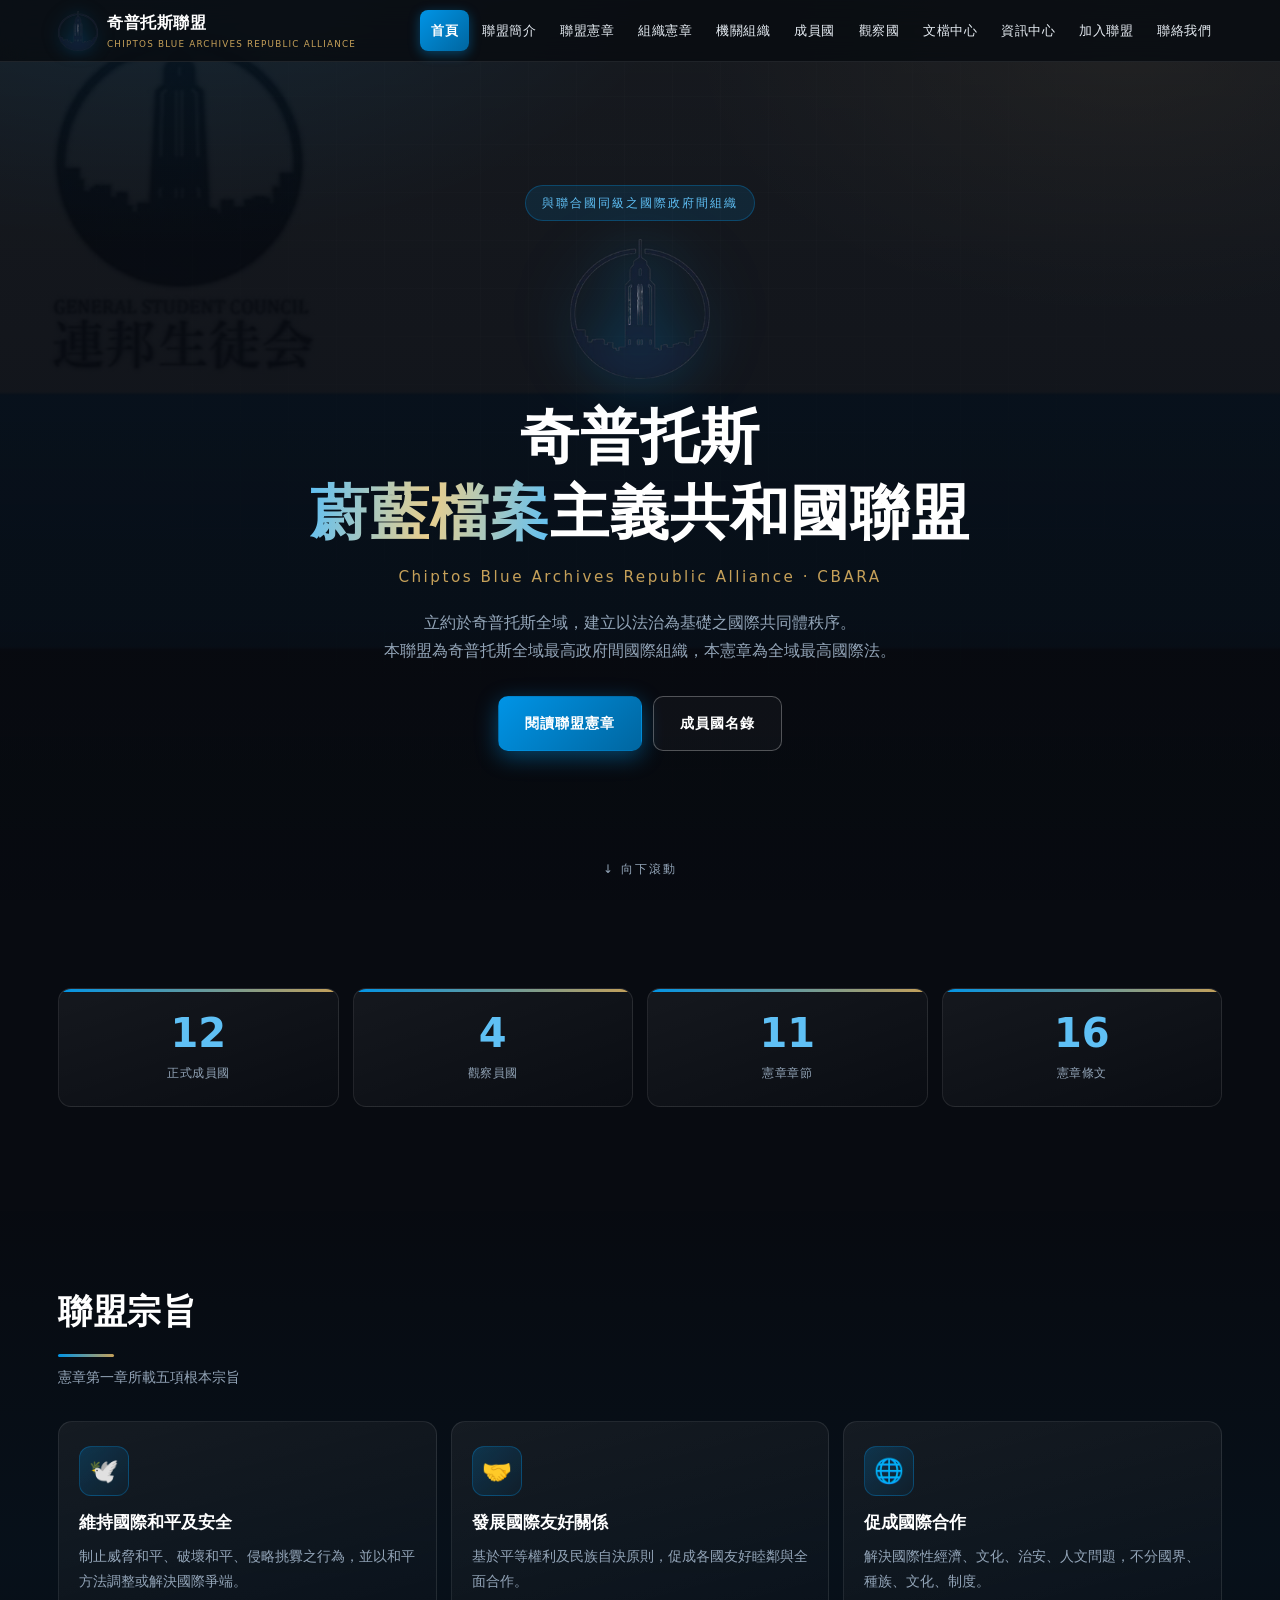
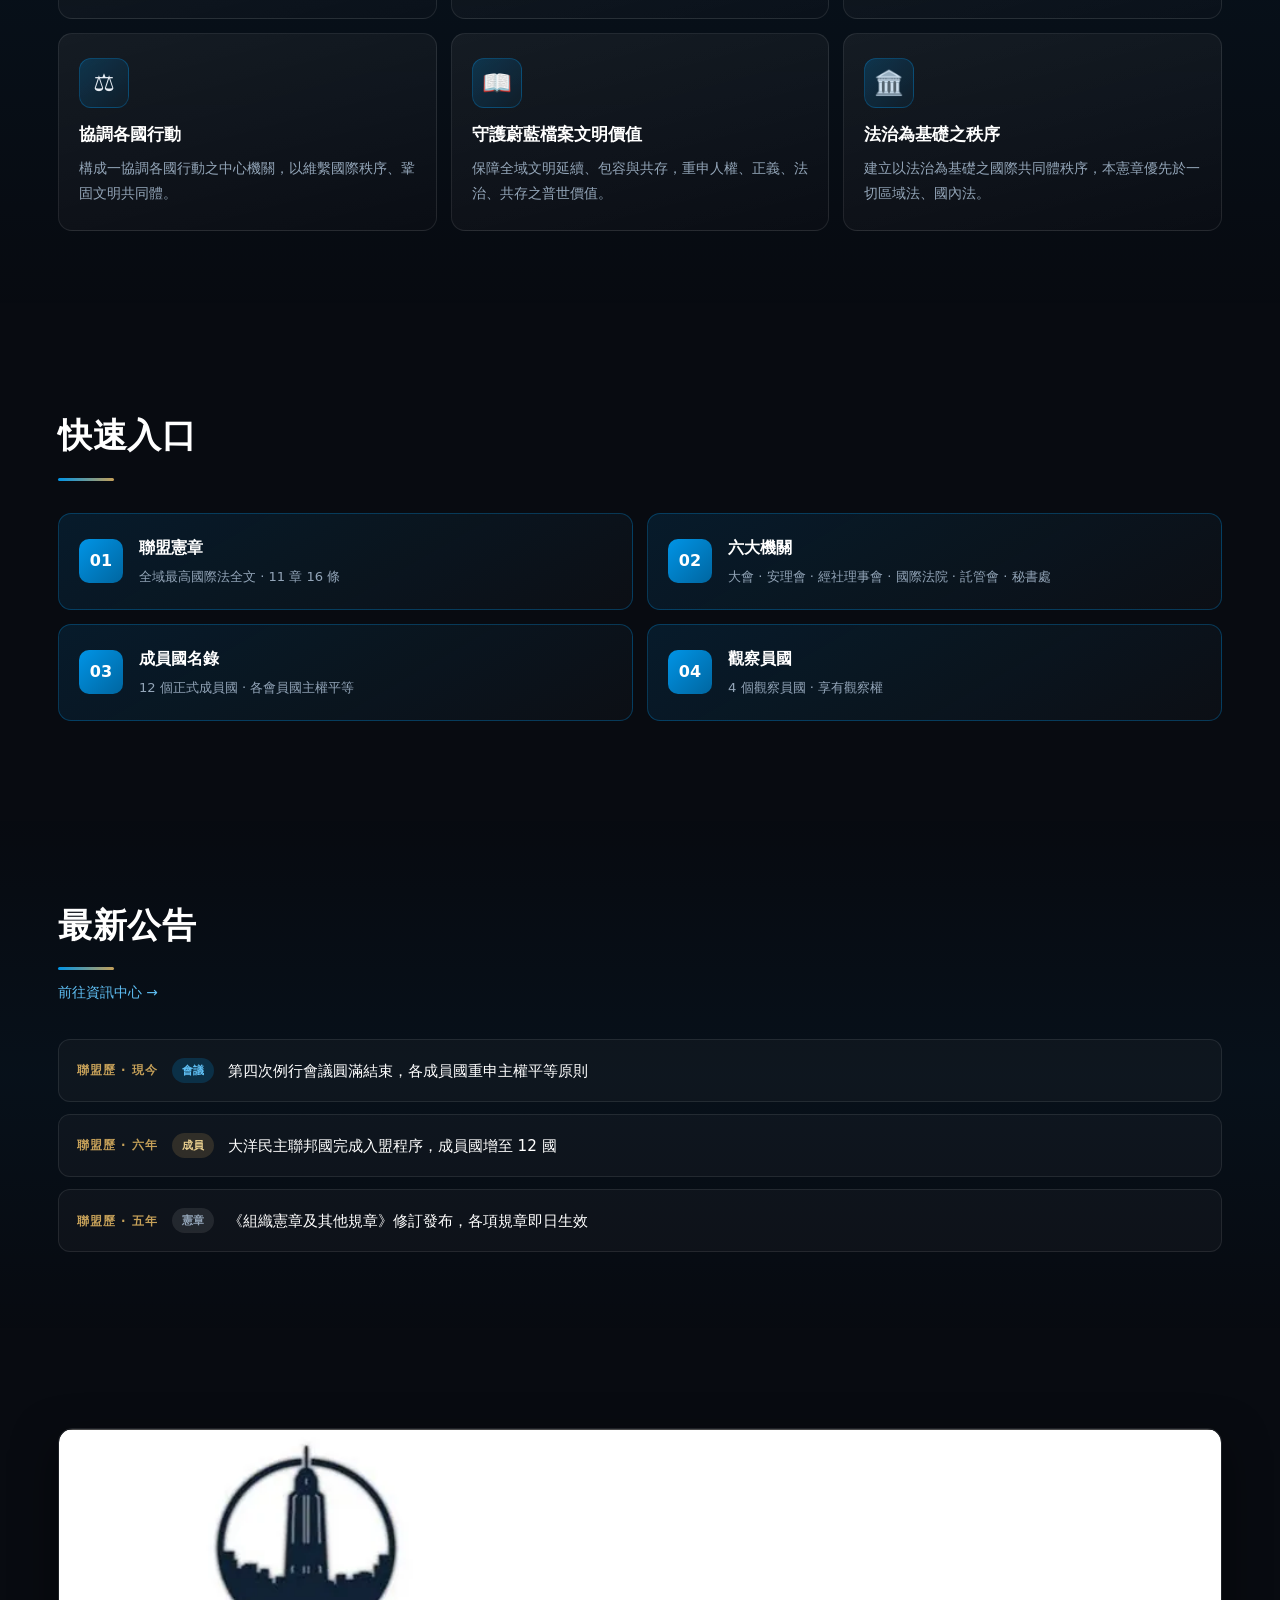
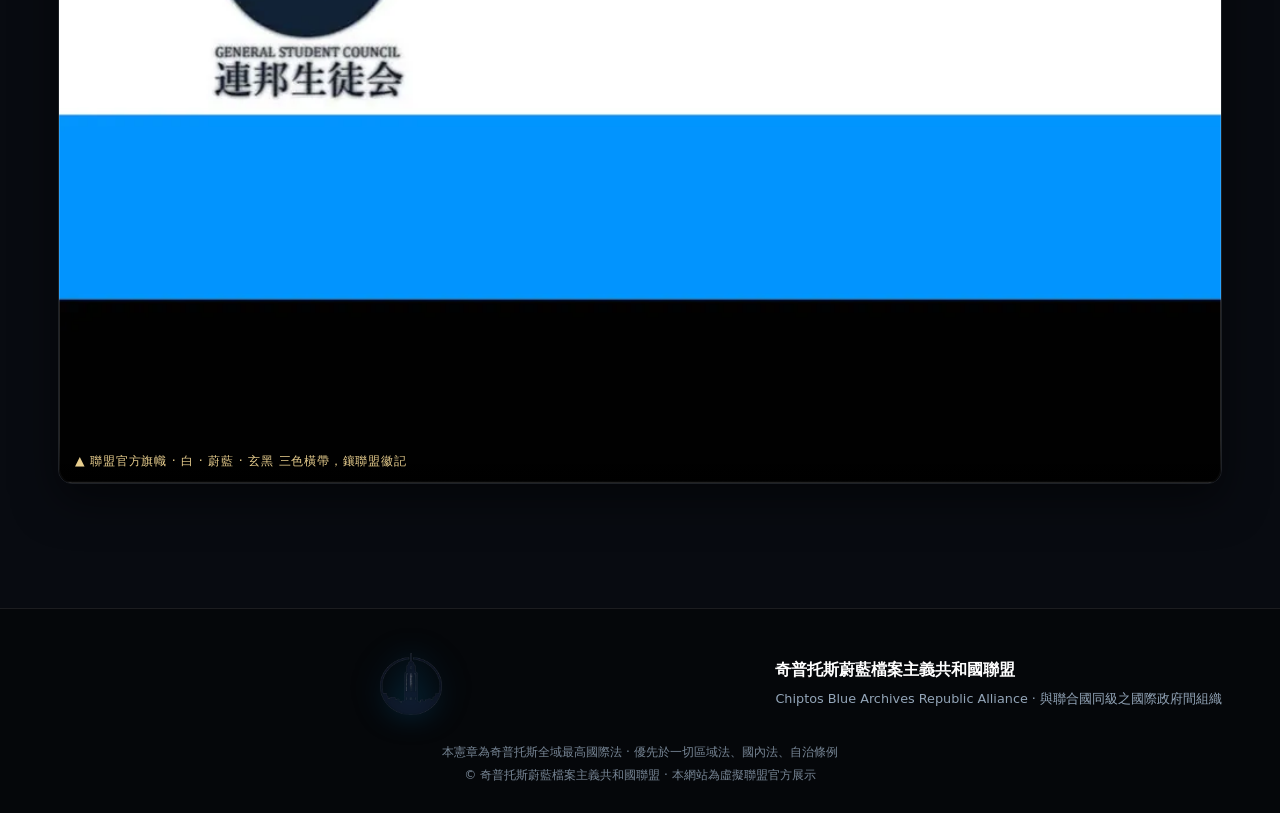
==== commit 4cb1d25f: "Add files via upload" ====
--- a/index.html
+++ b/index.html
@@ -6,8 +6,9 @@
 <meta name="theme-color" content="#080b11">
 <meta name="description" content="奇普托斯蔚藍檔案主義共和國聯盟官方網站 · 與聯合國同級之國際政府間組織">
 <title>奇普托斯蔚藍檔案主義共和國聯盟 · 官方網站</title>
-<link rel="icon" href="assets/img/badge_64.png">
+<link rel="icon" type="image/webp" href="[data-uri]">
 <style>
+:root{--badge:url("[data-uri]");--flag:url("[data-uri]");}
 /* =====================================================================
    奇普托斯蔚藍檔案主義共和國聯盟 · CBARA
    移動優先 (Mobile-First) 響應式樣式
@@ -176,7 +177,7 @@
 }
 .hero-flag{
   position:absolute;inset:0;z-index:0;
-  background:url("assets/img/flag.png") center/cover no-repeat;
+  background:var(--flag) center/cover no-repeat;
   opacity:.14;
   filter:saturate(1.1);
 }
@@ -266,7 +267,7 @@
 }
 .page-hero .hero-bg{
   position:absolute;inset:0;z-index:0;
-  background:url("assets/img/flag.png") center/cover no-repeat;opacity:.10;
+  background:var(--flag) center/cover no-repeat;opacity:.10;
 }
 .page-hero .hero-bg::after{
   content:"";position:absolute;inset:0;
@@ -766,6 +767,15 @@
   .result-card{padding:28px 26px}
 }
 
+
+/* ===== Base64 內嵌版 · CSS 變數復用，圖片零檔案 ===== */
+.brand .emblem,.footer-brand .emblem,.hero-emblem{display:block;background-image:var(--badge);background-size:contain;background-position:center;background-repeat:no-repeat}
+.brand .emblem{width:36px;height:36px;flex:none;filter:drop-shadow(0 0 8px rgba(0,148,230,.55))}
+.footer-brand .emblem{width:62px;height:62px;margin:0 auto;filter:drop-shadow(0 0 14px rgba(0,148,230,.5))}
+.hero-emblem{width:96px;height:96px;margin:0 auto 20px;filter:drop-shadow(0 0 26px rgba(0,148,230,.6));animation:floaty 4.5s ease-in-out infinite}
+.flag-render{width:100%;aspect-ratio:16/9;background-image:var(--flag);background-size:cover;background-position:center;border-radius:14px;border:1px solid rgba(255,255,255,.14);box-shadow:0 16px 44px rgba(0,0,0,.5)}
+@media(min-width:768px){.hero-emblem{width:140px;height:140px}.brand .emblem{width:40px;height:40px}}
+
 </style>
 </head>
 <body>
@@ -774,7 +784,7 @@
 <header class="site-header">
   <div class="container header-inner">
     <a href="index.html" class="brand">
-      <img src="assets/img/badge_120.png" alt="奇普托斯聯盟徽標">
+      <span class="emblem"></span>
       <div class="brand-text">
         <span class="brand-cn">奇普托斯聯盟</span>
         <span class="brand-en">CHIPTOS BLUE ARCHIVES REPUBLIC ALLIANCE</span>
@@ -803,7 +813,7 @@
   <div class="hero-veil" aria-hidden="true"></div>
   <div class="container hero-content">
     <div class="hero-badge">與聯合國同級之國際政府間組織</div>
-    <img class="hero-logo" src="assets/img/badge_transparent.png" alt="聯盟徽標">
+    <span class="hero-emblem"></span>
     <h1 class="hero-title">奇普托斯<br><span class="gold-gradient">蔚藍檔案</span>主義共和國聯盟</h1>
     <p class="hero-sub">Chiptos Blue Archives Republic Alliance · CBARA</p>
     <p class="hero-desc">立約於奇普托斯全域，建立以法治為基礎之國際共同體秩序。<br>本聯盟為奇普托斯全域最高政府間國際組織，本憲章為全域最高國際法。</p>
@@ -877,7 +887,7 @@
 <section class="section">
   <div class="container">
     <div class="flag-banner fade-in">
-      <img src="assets/img/flag.png" alt="奇普托斯聯盟旗幟">
+      <div class="flag-render"></div>
       <div class="flag-cap">▲ 聯盟官方旗幟 · 白 · 蔚藍 · 玄黑 三色橫帶，鑲聯盟徽記</div>
     </div>
   </div>
@@ -886,7 +896,7 @@
 <footer class="site-footer">
   <div class="container">
     <div class="footer-brand">
-      <img src="assets/img/badge_120.png" alt="奇普托斯聯盟徽標">
+      <span class="emblem"></span>
       <div>
         <h4>奇普托斯蔚藍檔案主義共和國聯盟</h4>
         <p class="muted">Chiptos Blue Archives Republic Alliance · 與聯合國同級之國際政府間組織</p>
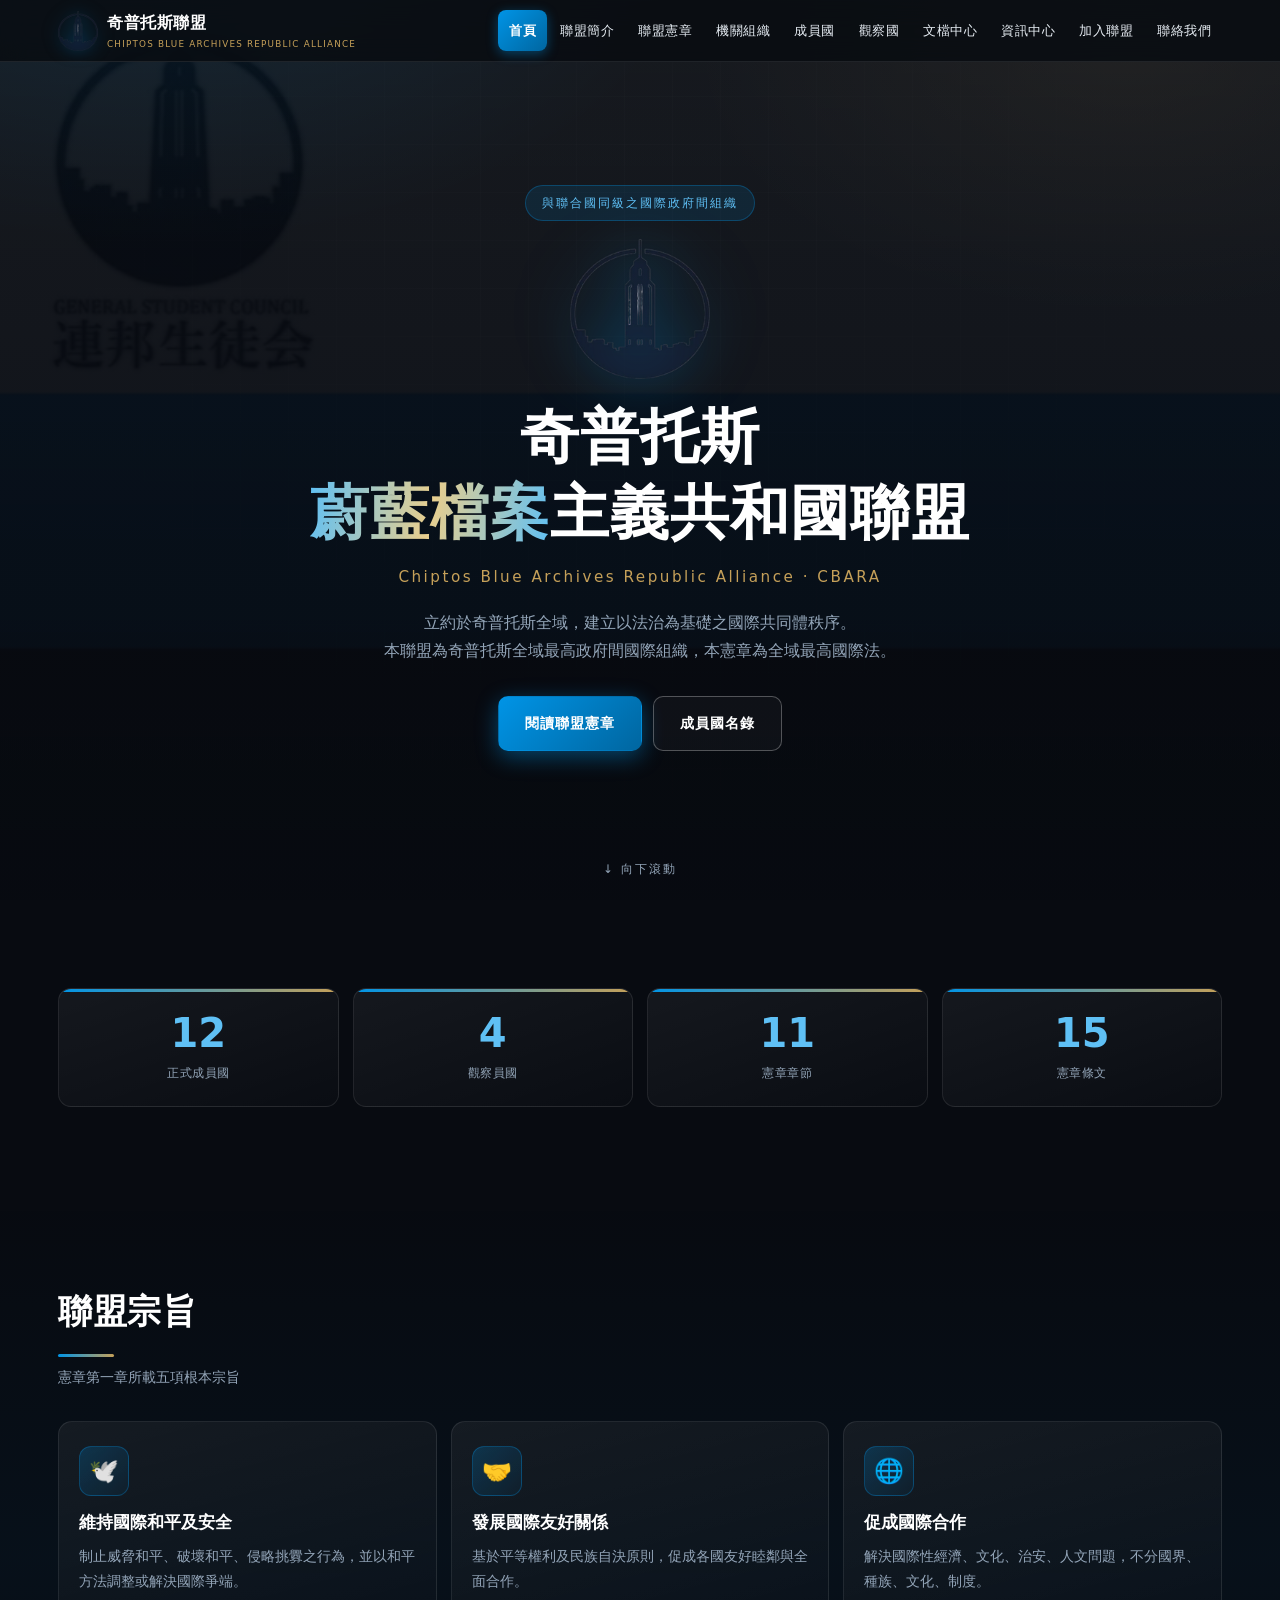
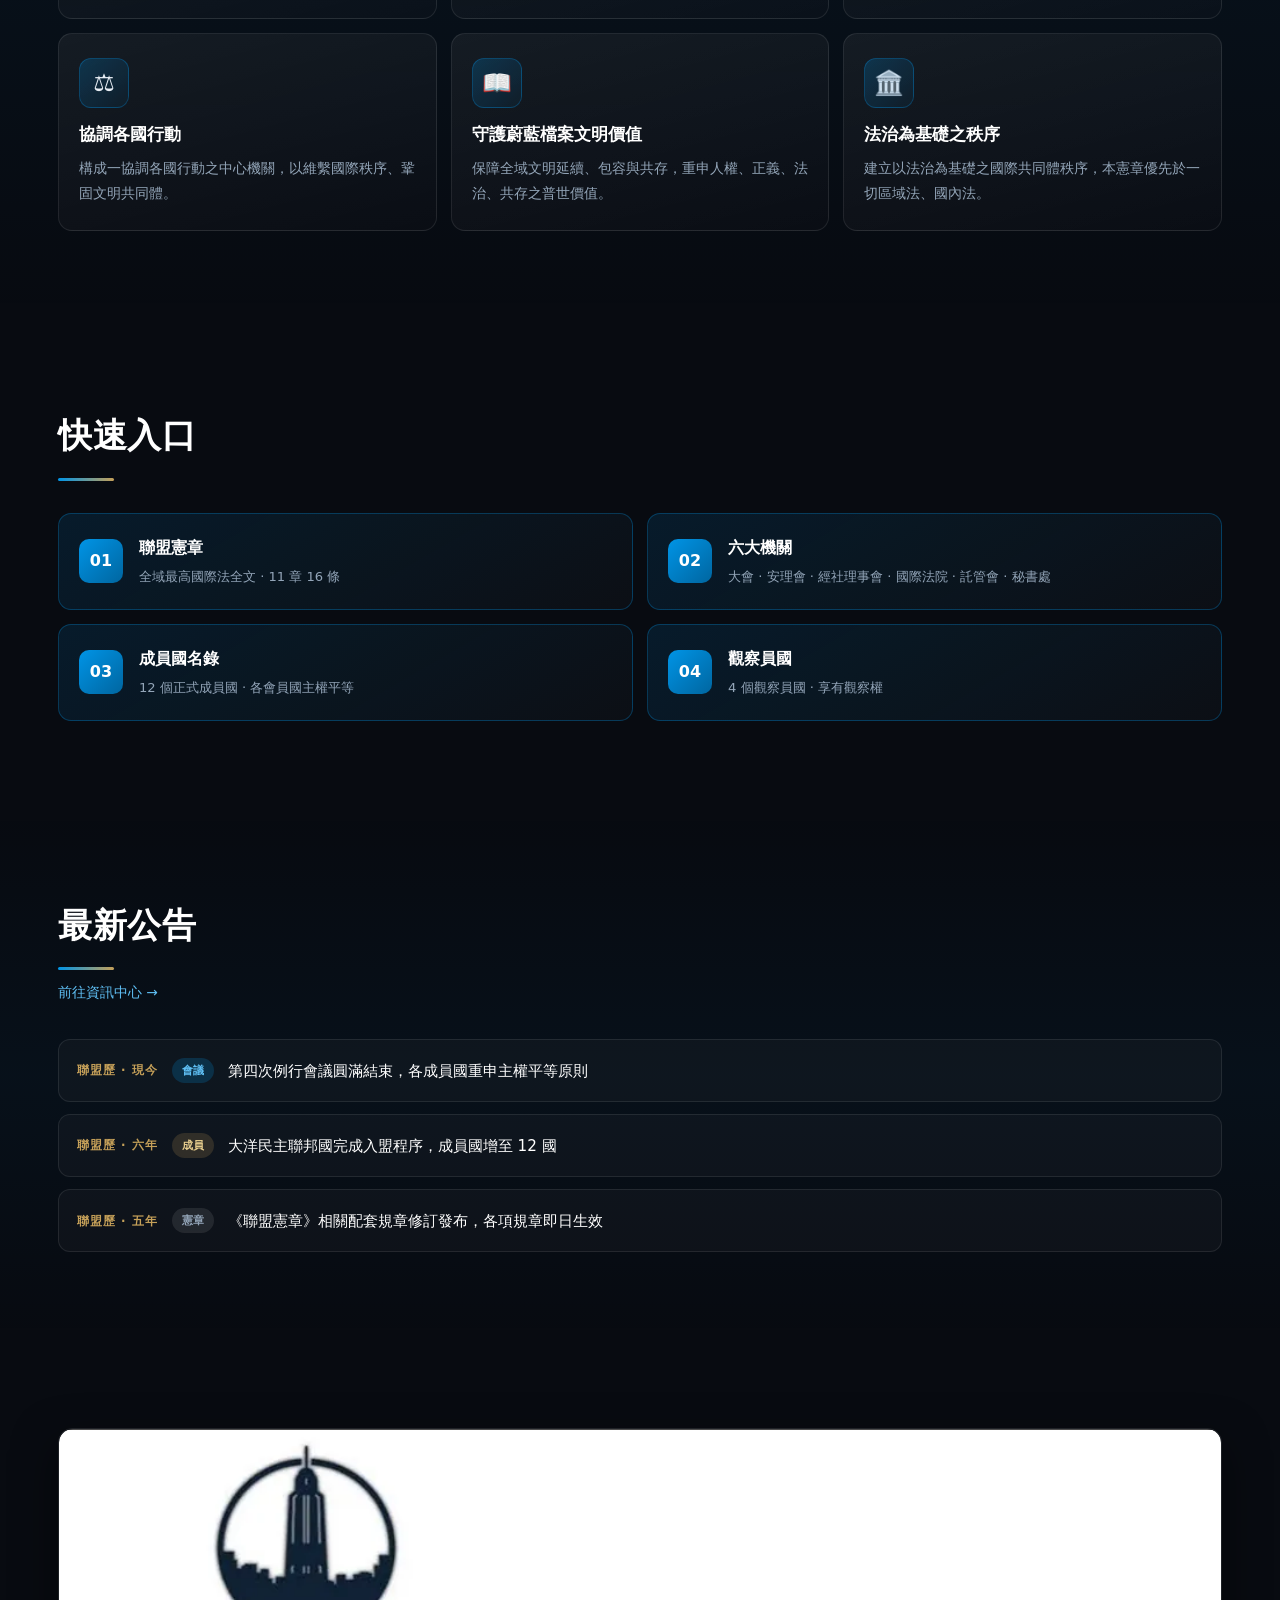
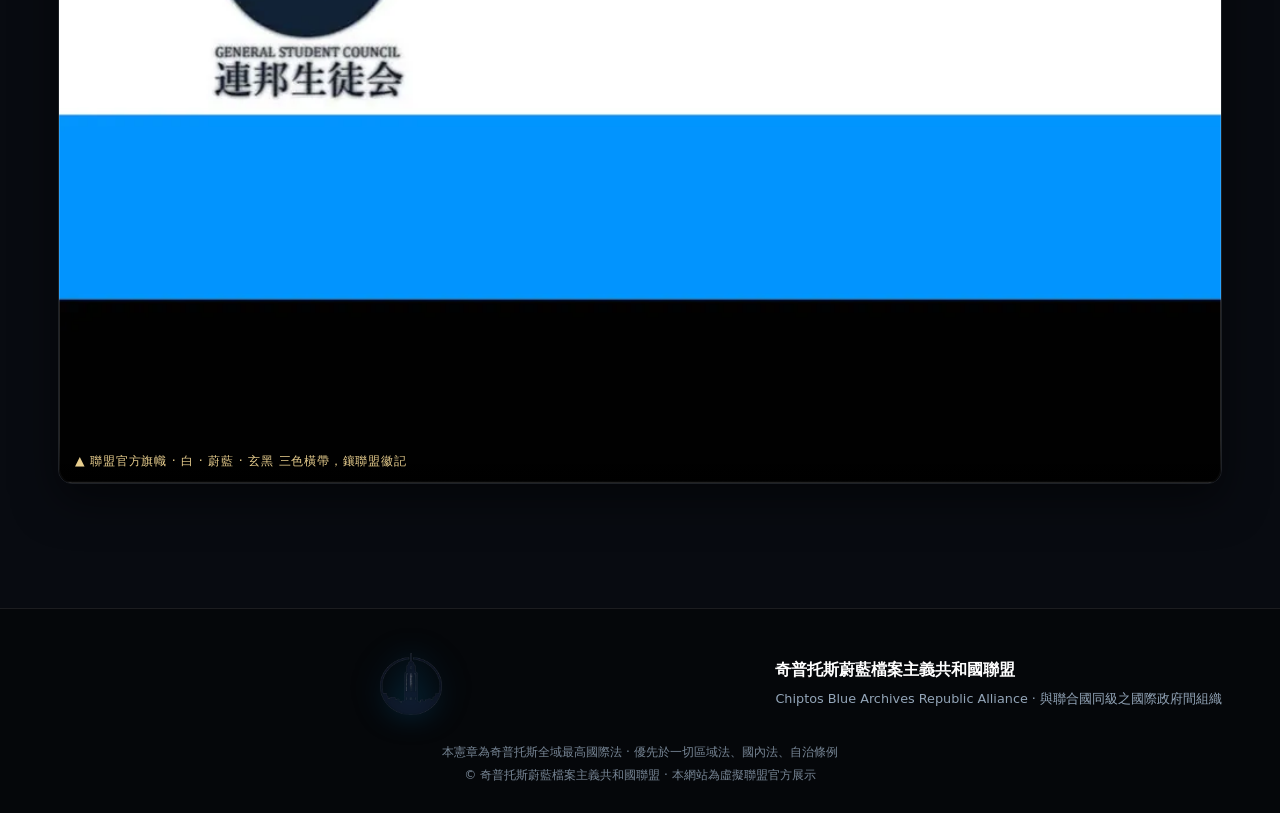
==== commit 0b398f89: "Add files via upload" ====
--- a/index.html
+++ b/index.html
@@ -794,7 +794,6 @@
       <a href="index.html" class="active">首頁</a>
       <a href="about.html">聯盟簡介</a>
       <a href="charter.html">聯盟憲章</a>
-      <a href="organization-charter.html">組織憲章</a>
       <a href="structure.html">機關組織</a>
       <a href="members.html">成員國</a>
       <a href="observers.html">觀察國</a>
@@ -879,7 +878,7 @@
     <div class="news-list">
       <a href="news.html" class="news-row fade-in"><span class="news-date">聯盟歷 · 現今</span><span class="news-tag tag-meeting">會議</span><span class="news-title">第四次例行會議圓滿結束，各成員國重申主權平等原則</span></a>
       <a href="news.html" class="news-row fade-in"><span class="news-date">聯盟歷 · 六年</span><span class="news-tag tag-member">成員</span><span class="news-title">大洋民主聯邦國完成入盟程序，成員國增至 12 國</span></a>
-      <a href="news.html" class="news-row fade-in"><span class="news-date">聯盟歷 · 五年</span><span class="news-tag tag-charter">憲章</span><span class="news-title">《組織憲章及其他規章》修訂發布，各項規章即日生效</span></a>
+      <a href="news.html" class="news-row fade-in"><span class="news-date">聯盟歷 · 五年</span><span class="news-tag tag-charter">憲章</span><span class="news-title">《聯盟憲章》相關配套規章修訂發布，各項規章即日生效</span></a>
     </div>
   </div>
 </section>
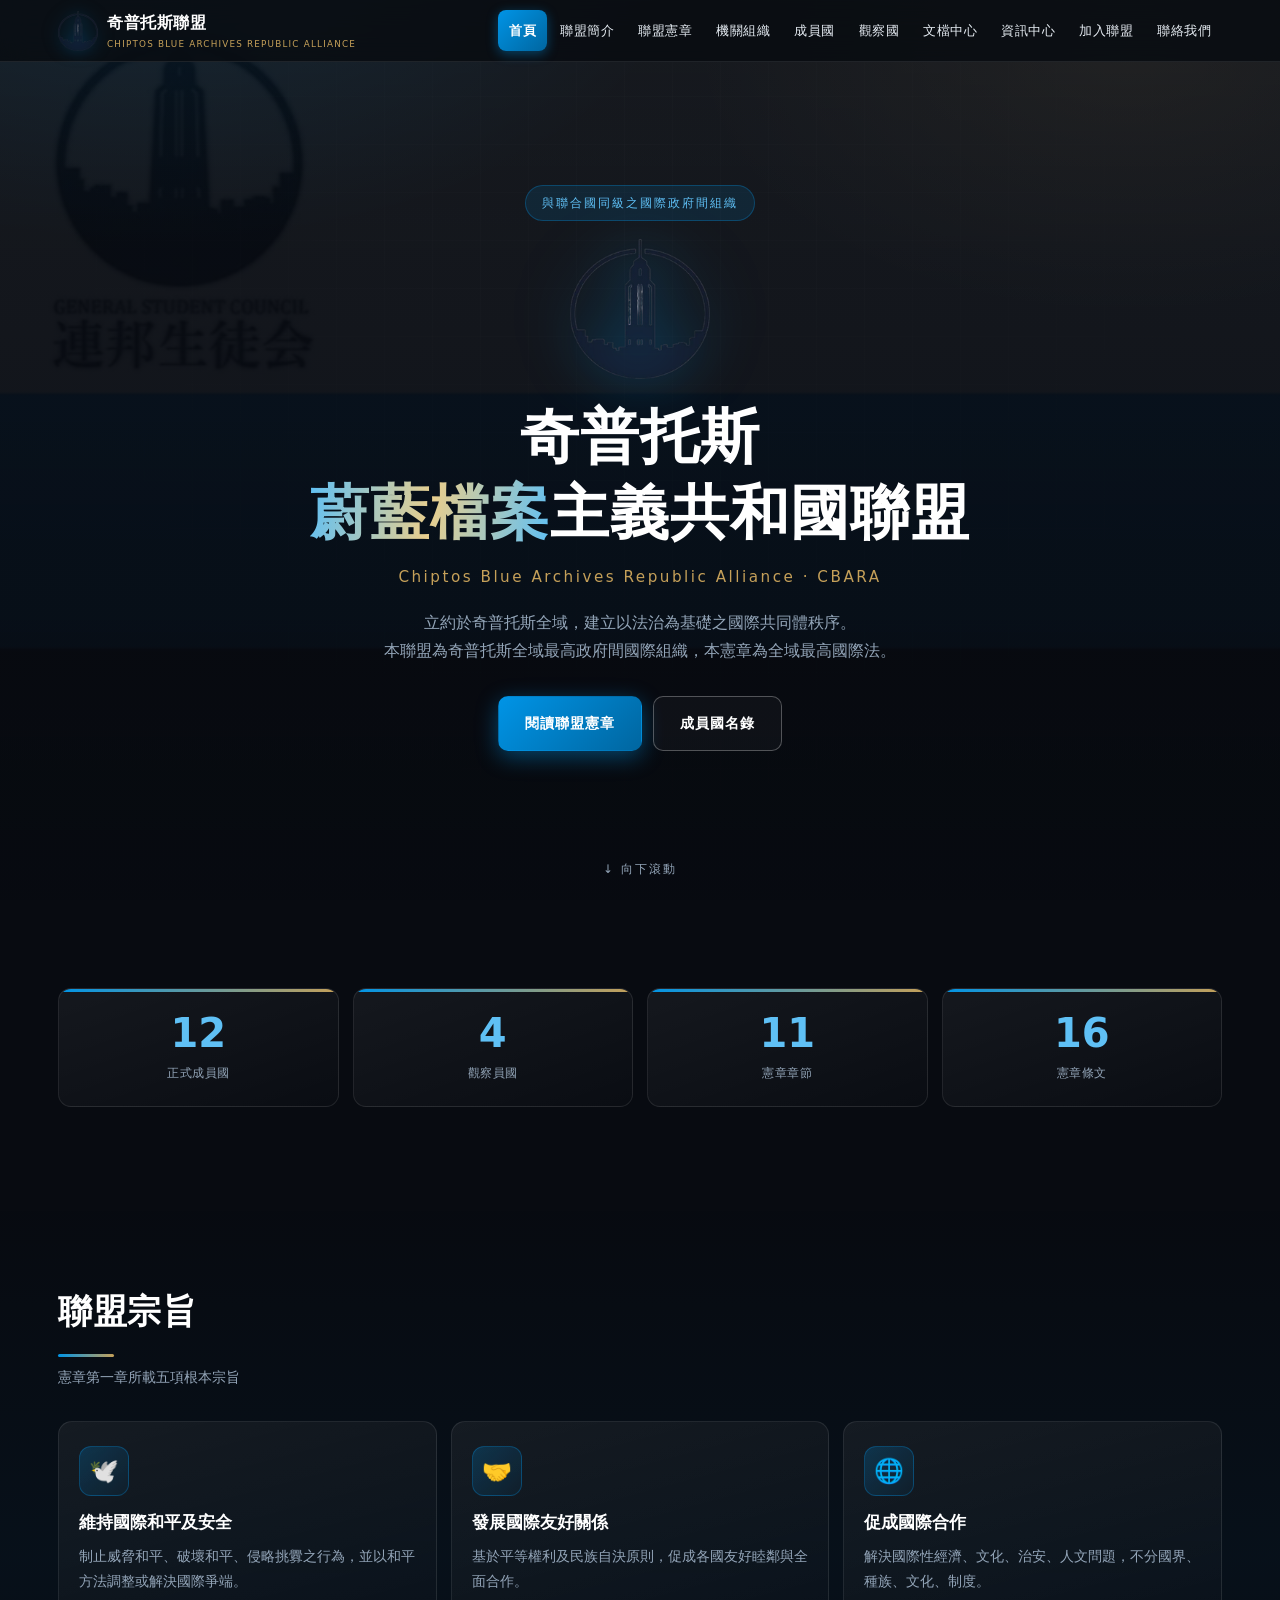
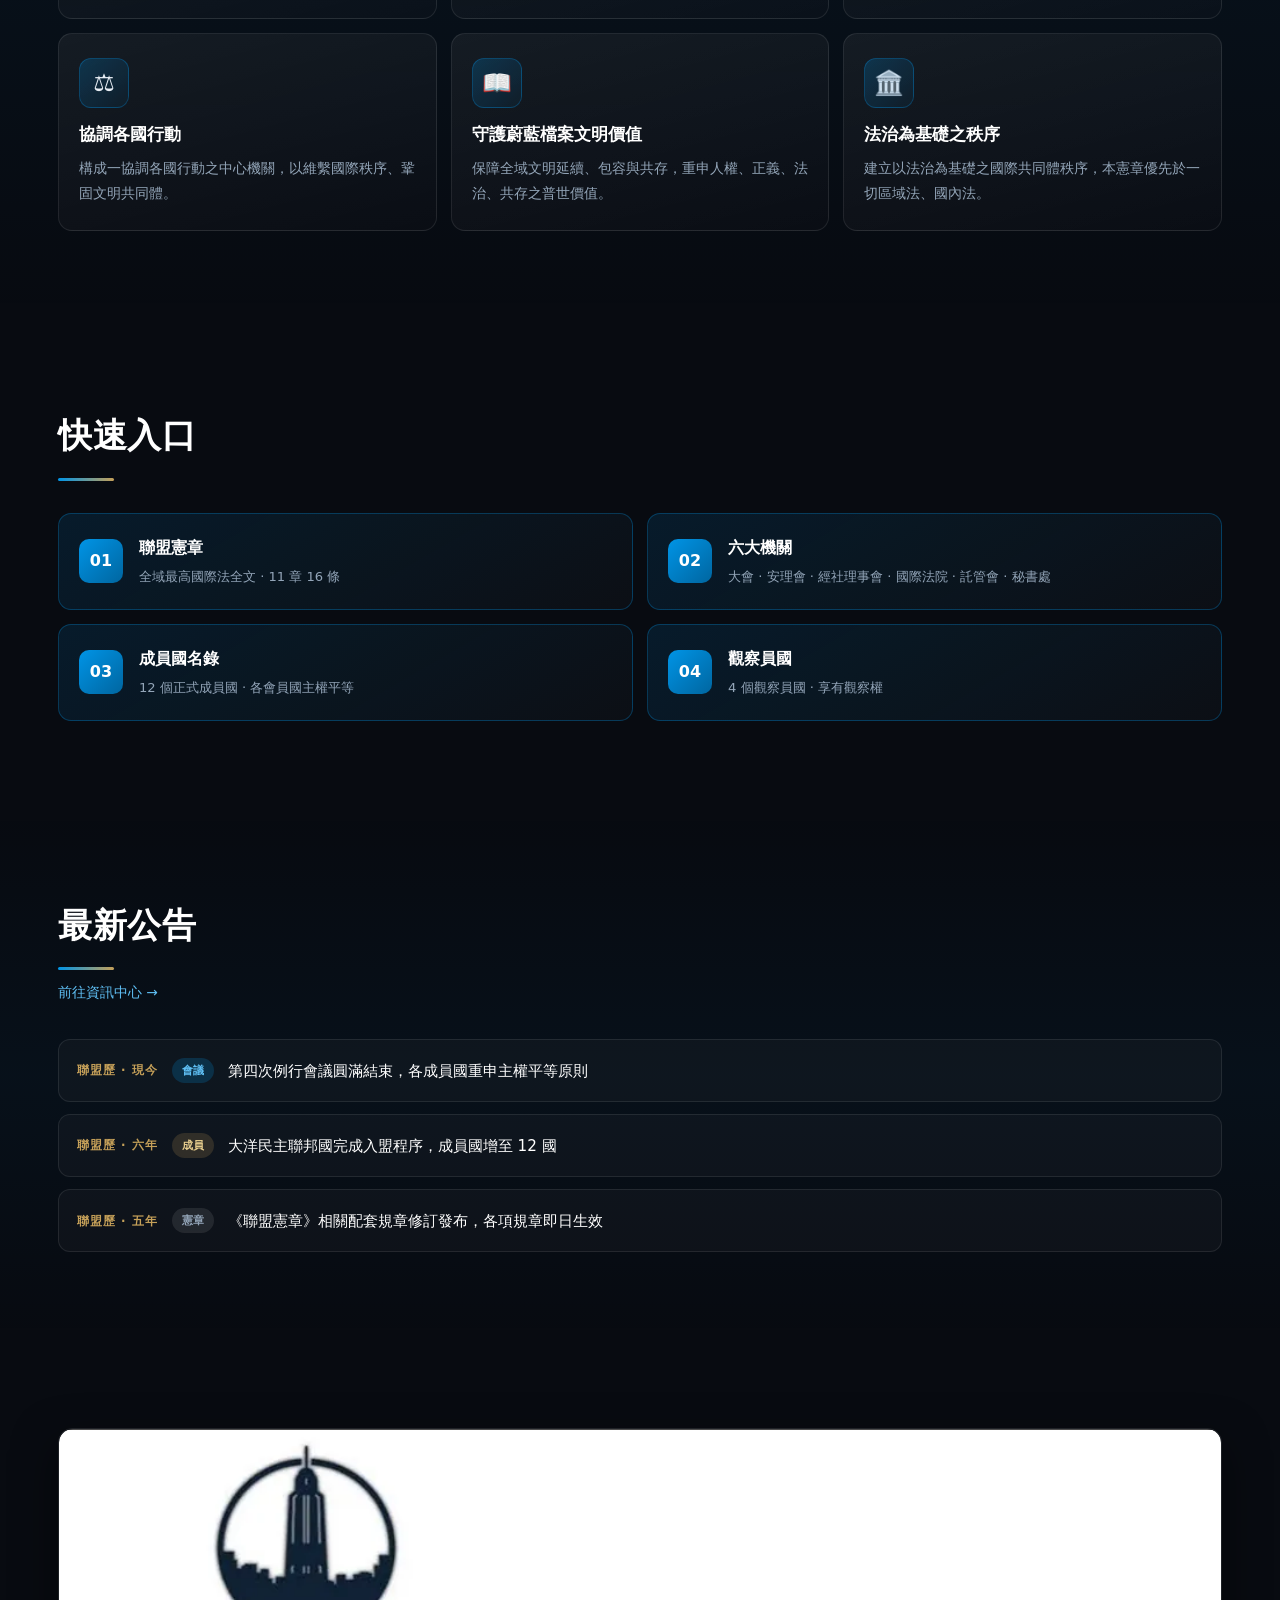
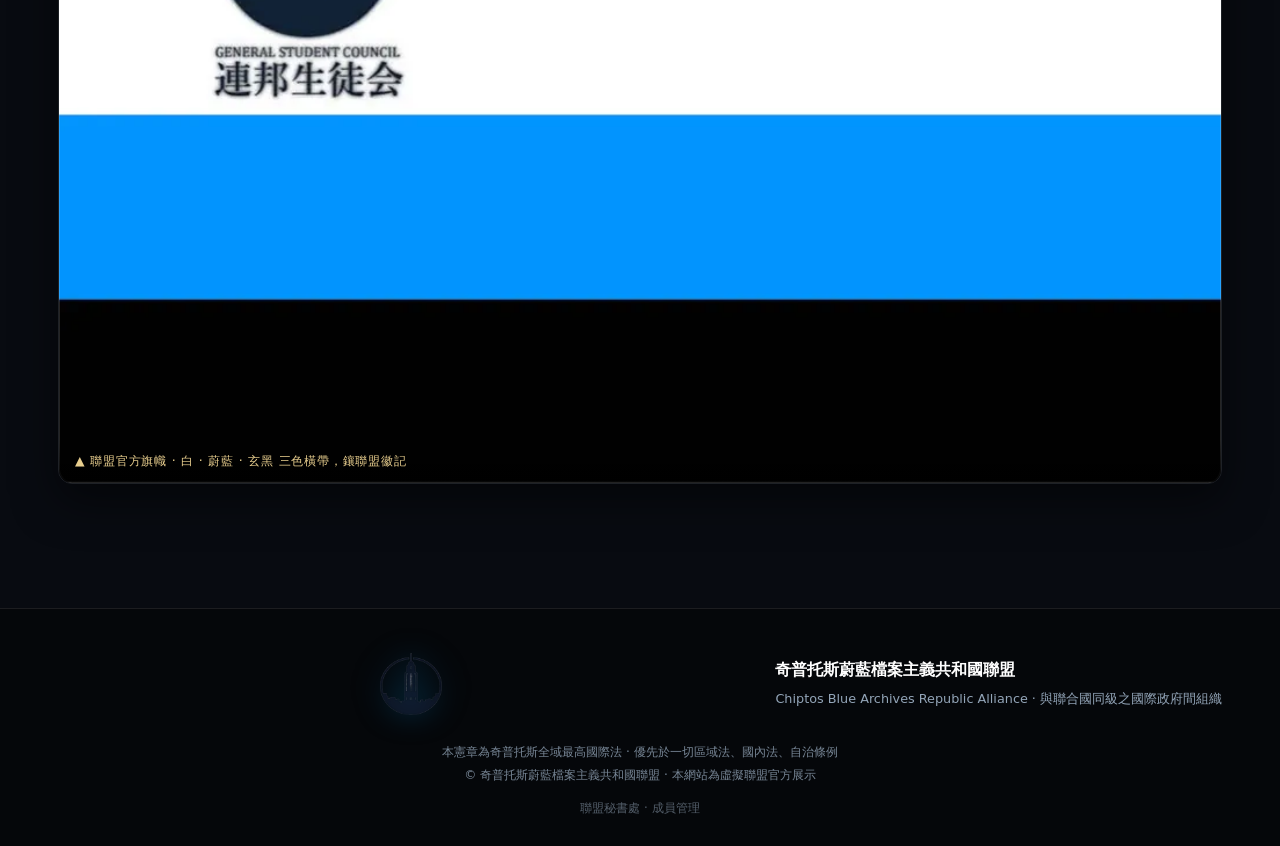
==== commit 57873d24: "Add files via upload" ====
--- a/index.html
+++ b/index.html
@@ -904,6 +904,10 @@
     <div class="footer-meta">
       <p>本憲章為奇普托斯全域最高國際法 · 優先於一切區域法、國內法、自治條例</p>
       <p>© 奇普托斯蔚藍檔案主義共和國聯盟 · 本網站為虛擬聯盟官方展示</p>
+    <p style="margin-top:10px;font-size:.74rem;opacity:.55">
+      <a href="admin.html" style="color:var(--muted);text-decoration:none">聯盟秘書處 · 成員管理</a>
+    </p>
+
     </div>
   </div>
 </footer>
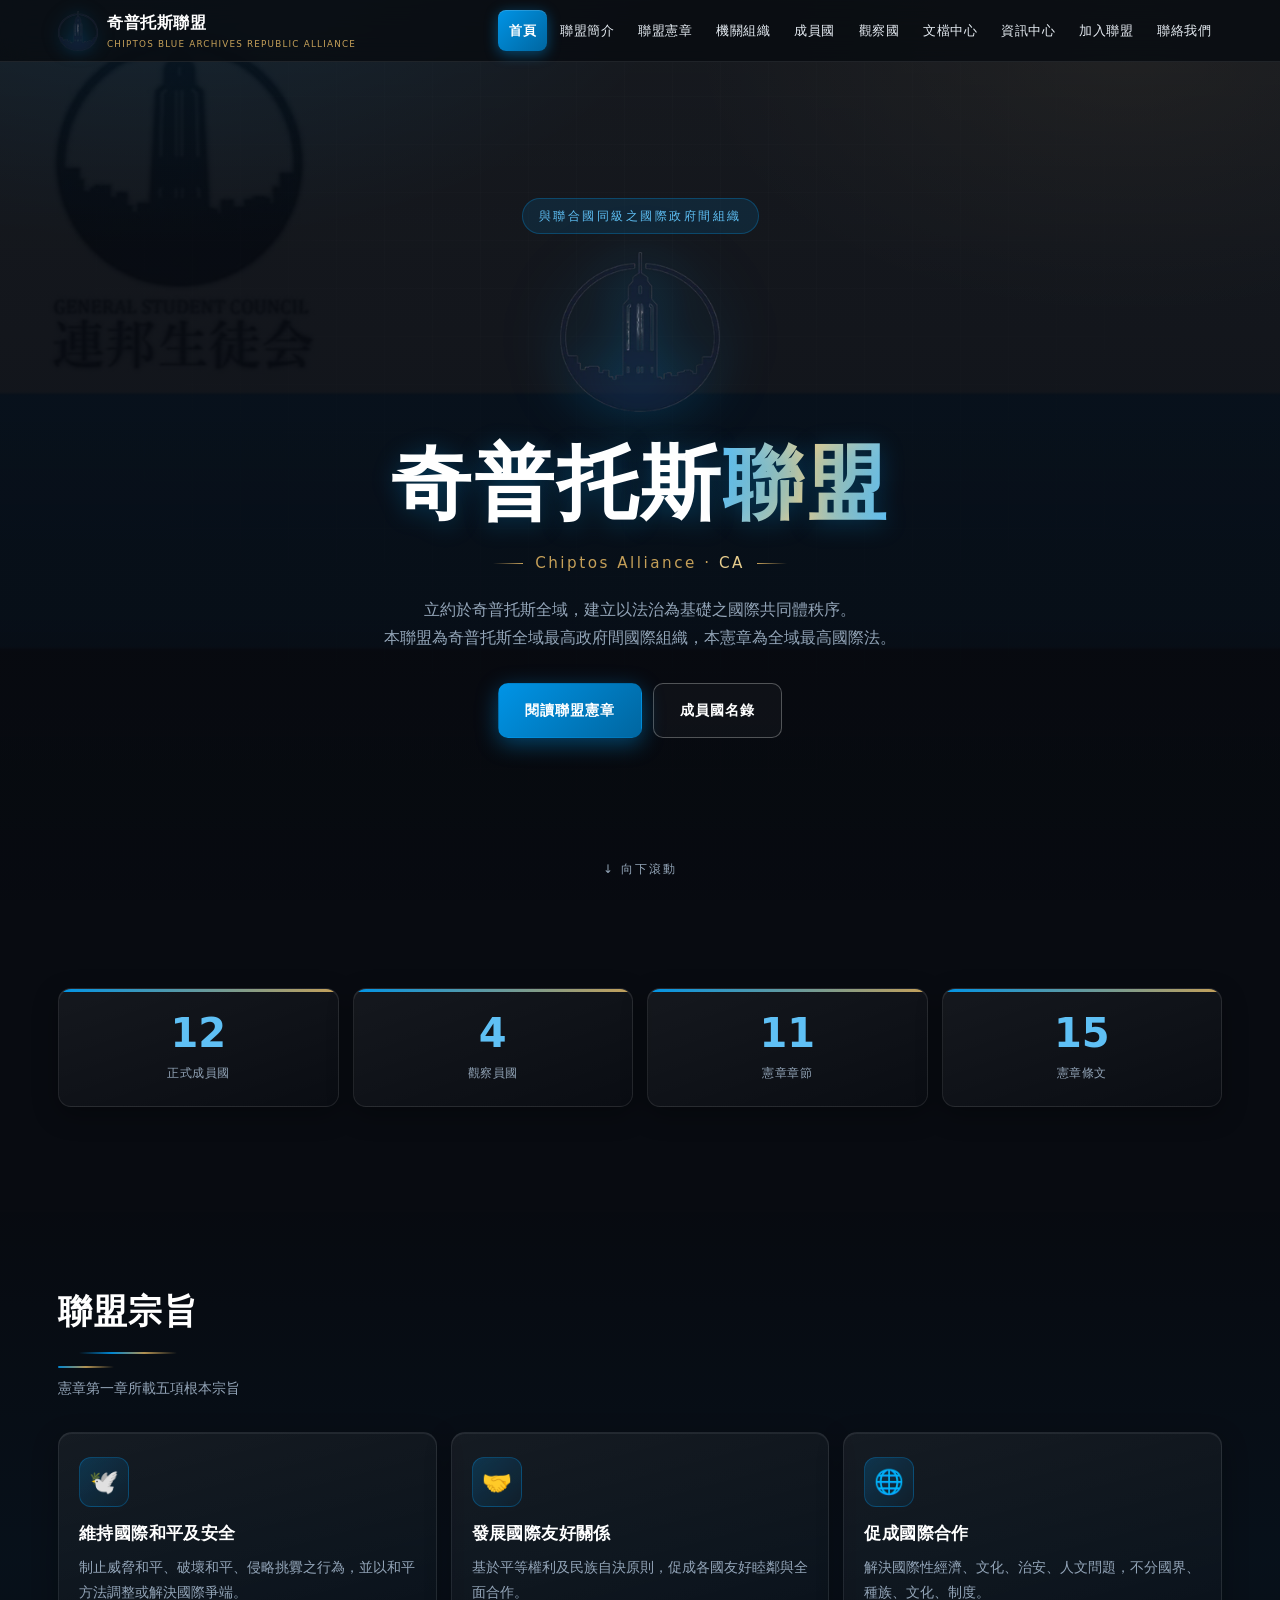
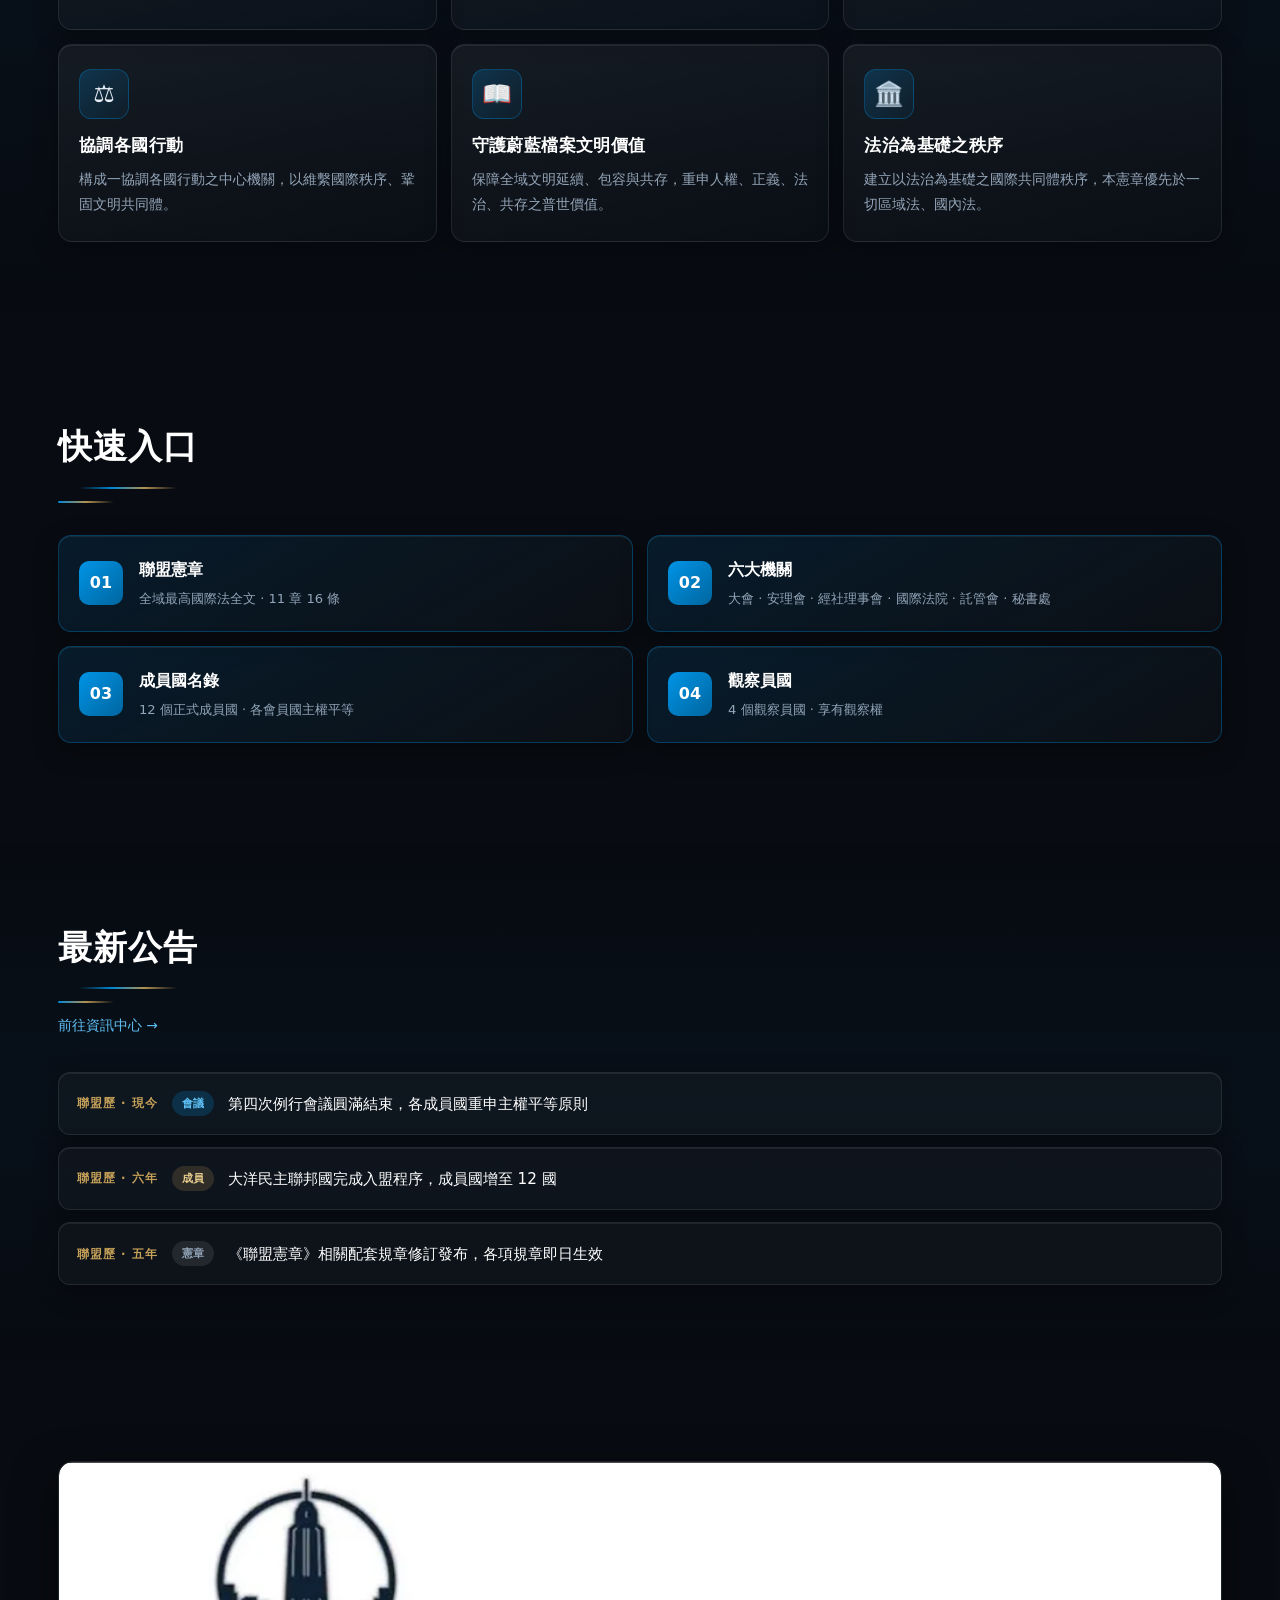
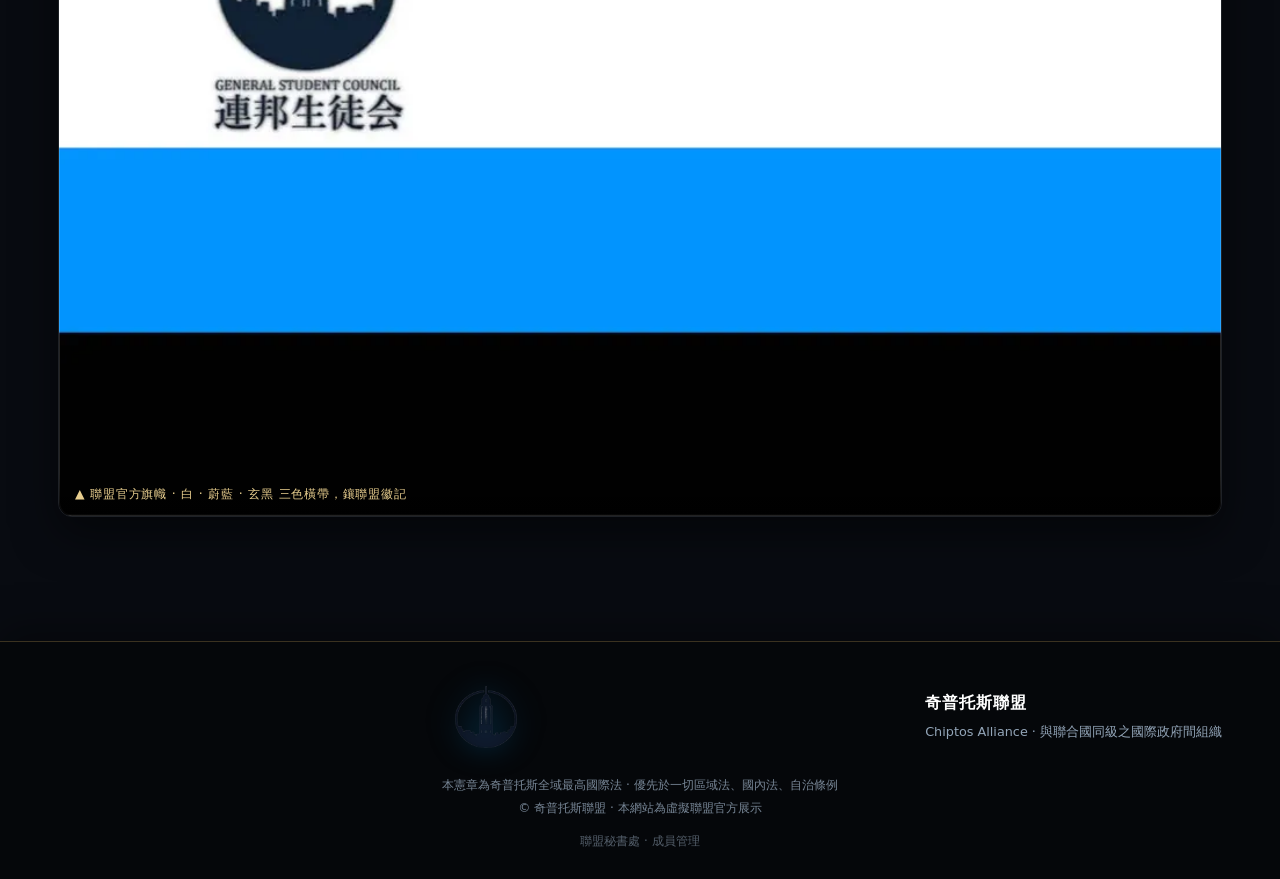
==== commit 90a2833c: "Add files via upload" ====
--- a/index.html
+++ b/index.html
@@ -4,13 +4,13 @@
 <meta charset="UTF-8">
 <meta name="viewport" content="width=device-width, initial-scale=1.0, viewport-fit=cover">
 <meta name="theme-color" content="#080b11">
-<meta name="description" content="奇普托斯蔚藍檔案主義共和國聯盟官方網站 · 與聯合國同級之國際政府間組織">
-<title>奇普托斯蔚藍檔案主義共和國聯盟 · 官方網站</title>
+<meta name="description" content="奇普托斯聯盟官方網站 · 與聯合國同級之國際政府間組織">
+<title>奇普托斯聯盟 · 官方網站</title>
 <link rel="icon" type="image/webp" href="[data-uri]">
 <style>
 :root{--badge:url("[data-uri]");--flag:url("[data-uri]");}
 /* =====================================================================
-   奇普托斯蔚藍檔案主義共和國聯盟 · CBARA
+   奇普托斯聯盟 · CA
    移動優先 (Mobile-First) 響應式樣式
    配色：白 / 蔚藍 / 玄黑 三色體系 + 鎏金點綴
    ===================================================================== */
@@ -776,6 +776,102 @@
 .flag-render{width:100%;aspect-ratio:16/9;background-image:var(--flag);background-size:cover;background-position:center;border-radius:14px;border:1px solid rgba(255,255,255,.14);box-shadow:0 16px 44px rgba(0,0,0,.5)}
 @media(min-width:768px){.hero-emblem{width:140px;height:140px}.brand .emblem{width:40px;height:40px}}
 
+
+/* =====================================================================
+   v15 · 美觀增強（疊加於原有樣式之上，不破壞既有設計）
+   ===================================================================== */
+
+/* ---------- 1. 卡片質感：內高光 + 立體陰影 ---------- */
+.info-card,.member-card,.observer-item,.article,.contact-card,.doc-card,
+.entry-card,.quick-card,.org-tier,.form-wrap,.toc,.stat,.news-row{
+  box-shadow:inset 0 1px 0 rgba(255,255,255,.07), 0 8px 26px rgba(0,0,0,.30);
+}
+.info-card:hover,.member-card:hover,.observer-item:hover,.doc-card:hover,
+.entry-card:hover,.quick-card:hover,.contact-card:hover,.news-row:hover,.stat:hover{
+  box-shadow:inset 0 1px 0 rgba(255,255,255,.12), 0 20px 46px rgba(0,148,230,.22);
+  border-color:rgba(197,160,89,.48);
+}
+
+/* ---------- 2. 標題層次 ---------- */
+.hero-title{letter-spacing:2px;line-height:1.30;text-shadow:0 4px 24px rgba(0,148,230,.30)}
+.page-hero h1{letter-spacing:1.6px;line-height:1.35}
+.section-head h2,.section-title{letter-spacing:1px}
+.art-title,.info-card h4,.member-card h3,.observer-head h3{letter-spacing:.4px}
+
+/* ---------- 3. 章節標題雙側裝飾線 ---------- */
+.section-head h2,.section-title{position:relative;display:inline-block}
+.section-head h2::after,.section-title::after{
+  content:"";display:block;height:2px;margin:10px auto 0;width:70%;
+  background:linear-gradient(90deg,transparent,rgba(0,148,230,.9),rgba(197,160,89,.9),transparent);
+  border-radius:2px;
+}
+
+/* ---------- 4. 按鈕流光 ---------- */
+.btn-primary,.btn-gold,.cta-btn{position:relative;overflow:hidden}
+.btn-primary::after,.btn-gold::after,.cta-btn::after{
+  content:"";position:absolute;top:0;left:-110%;width:60%;height:100%;
+  background:linear-gradient(100deg,transparent,rgba(255,255,255,.30),transparent);
+  animation:sheen 4.2s ease-in-out infinite;pointer-events:none;
+}
+@keyframes sheen{0%{left:-110%}55%{left:120%}100%{left:120%}}
+@media(prefers-reduced-motion:reduce){
+  .btn-primary::after,.btn-gold::after,.cta-btn::after{animation:none;display:none}
+}
+
+/* ---------- 5. 徽標光暈 ---------- */
+.brand .emblem,.footer-brand .emblem{animation:breathe 5s ease-in-out infinite}
+@keyframes breathe{
+  0%,100%{filter:drop-shadow(0 0 8px rgba(0,148,230,.5))}
+  50%{filter:drop-shadow(0 0 16px rgba(0,148,230,.85))}
+}
+@media(prefers-reduced-motion:reduce){.brand .emblem,.footer-brand .emblem{animation:none}}
+
+/* ---------- 6. 分隔線漸變 ---------- */
+.rule{height:2px;background:linear-gradient(90deg,rgba(0,148,230,.9),rgba(197,160,89,.9),transparent);border-radius:2px}
+
+/* ---------- 7. 頁腳 ---------- */
+.site-footer{border-top:1px solid rgba(197,160,89,.28);box-shadow:0 -10px 40px rgba(0,0,0,.35)}
+.footer-brand h4{letter-spacing:1px}
+
+/* ---------- 8. 導航當前項 ---------- */
+.main-nav a.active{
+  box-shadow:0 3px 14px rgba(0,148,230,.45), inset 0 1px 0 rgba(255,255,255,.15);
+}
+
+/* ---------- 9. 徽章 ---------- */
+.badge-member,.badge-observer,.badge{
+  box-shadow:0 2px 8px rgba(0,0,0,.28);
+}
+.hero-badge{letter-spacing:2.5px}
+
+/* ---------- 10. 條文編號 ---------- */
+.art-no{box-shadow:0 4px 14px rgba(197,160,89,.45), inset 0 1px 0 rgba(255,255,255,.35)}
+
+/* ---------- 11. 首屏載入淡入 ---------- */
+body{animation:pageIn .55s ease both}
+@keyframes pageIn{from{opacity:0}to{opacity:1}}
+@media(prefers-reduced-motion:reduce){body{animation:none}}
+
+/* ---------- 12. 錨點區塊呼吸間距 ---------- */
+.article+.article{margin-top:4px}
+
+/* ===== 首頁專屬增強 ===== */
+.hero-title{font-size:clamp(2.4rem,9.5vw,4.8rem);letter-spacing:3px}
+.hero-sub{position:relative;display:inline-block;padding:0 4px}
+.hero-sub::before,.hero-sub::after{
+  content:"";position:absolute;top:50%;width:30px;height:1px;
+  background:linear-gradient(90deg,transparent,var(--gold));
+}
+.hero-sub::before{left:-38px}
+.hero-sub::after{right:-38px;background:linear-gradient(270deg,transparent,var(--gold))}
+.hero-emblem{width:110px;height:110px}
+@media(min-width:768px){
+  .hero-emblem{width:160px;height:160px}
+  .hero-title{font-size:clamp(3rem,6.5vw,5rem)}
+}
+@media(max-width:400px){
+  .hero-sub::before,.hero-sub::after{display:none}
+}
 </style>
 </head>
 <body>
@@ -813,8 +909,8 @@
   <div class="container hero-content">
     <div class="hero-badge">與聯合國同級之國際政府間組織</div>
     <span class="hero-emblem"></span>
-    <h1 class="hero-title">奇普托斯<br><span class="gold-gradient">蔚藍檔案</span>主義共和國聯盟</h1>
-    <p class="hero-sub">Chiptos Blue Archives Republic Alliance · CBARA</p>
+    <h1 class="hero-title">奇普托斯<span class="gold-gradient">聯盟</span></h1>
+    <p class="hero-sub">Chiptos Alliance · <span style="color:var(--gold-lt)">CA</span></p>
     <p class="hero-desc">立約於奇普托斯全域，建立以法治為基礎之國際共同體秩序。<br>本聯盟為奇普托斯全域最高政府間國際組織，本憲章為全域最高國際法。</p>
     <div class="hero-actions">
       <a href="charter.html" class="btn btn-primary">閱讀聯盟憲章</a>
@@ -897,13 +993,13 @@
     <div class="footer-brand">
       <span class="emblem"></span>
       <div>
-        <h4>奇普托斯蔚藍檔案主義共和國聯盟</h4>
-        <p class="muted">Chiptos Blue Archives Republic Alliance · 與聯合國同級之國際政府間組織</p>
+        <h4>奇普托斯聯盟</h4>
+        <p class="muted">Chiptos Alliance · 與聯合國同級之國際政府間組織</p>
       </div>
     </div>
     <div class="footer-meta">
       <p>本憲章為奇普托斯全域最高國際法 · 優先於一切區域法、國內法、自治條例</p>
-      <p>© 奇普托斯蔚藍檔案主義共和國聯盟 · 本網站為虛擬聯盟官方展示</p>
+      <p>© 奇普托斯聯盟 · 本網站為虛擬聯盟官方展示</p>
     <p style="margin-top:10px;font-size:.74rem;opacity:.55">
       <a href="admin.html" style="color:var(--muted);text-decoration:none">聯盟秘書處 · 成員管理</a>
     </p>
@@ -913,7 +1009,7 @@
 </footer>
 <script>
 /* =====================================================================
-   奇普托斯蔚藍檔案主義共和國聯盟 · CBARA 互動腳本
+   奇普托斯聯盟 · CA 互動腳本
    ===================================================================== */
 (function () {
   'use strict';
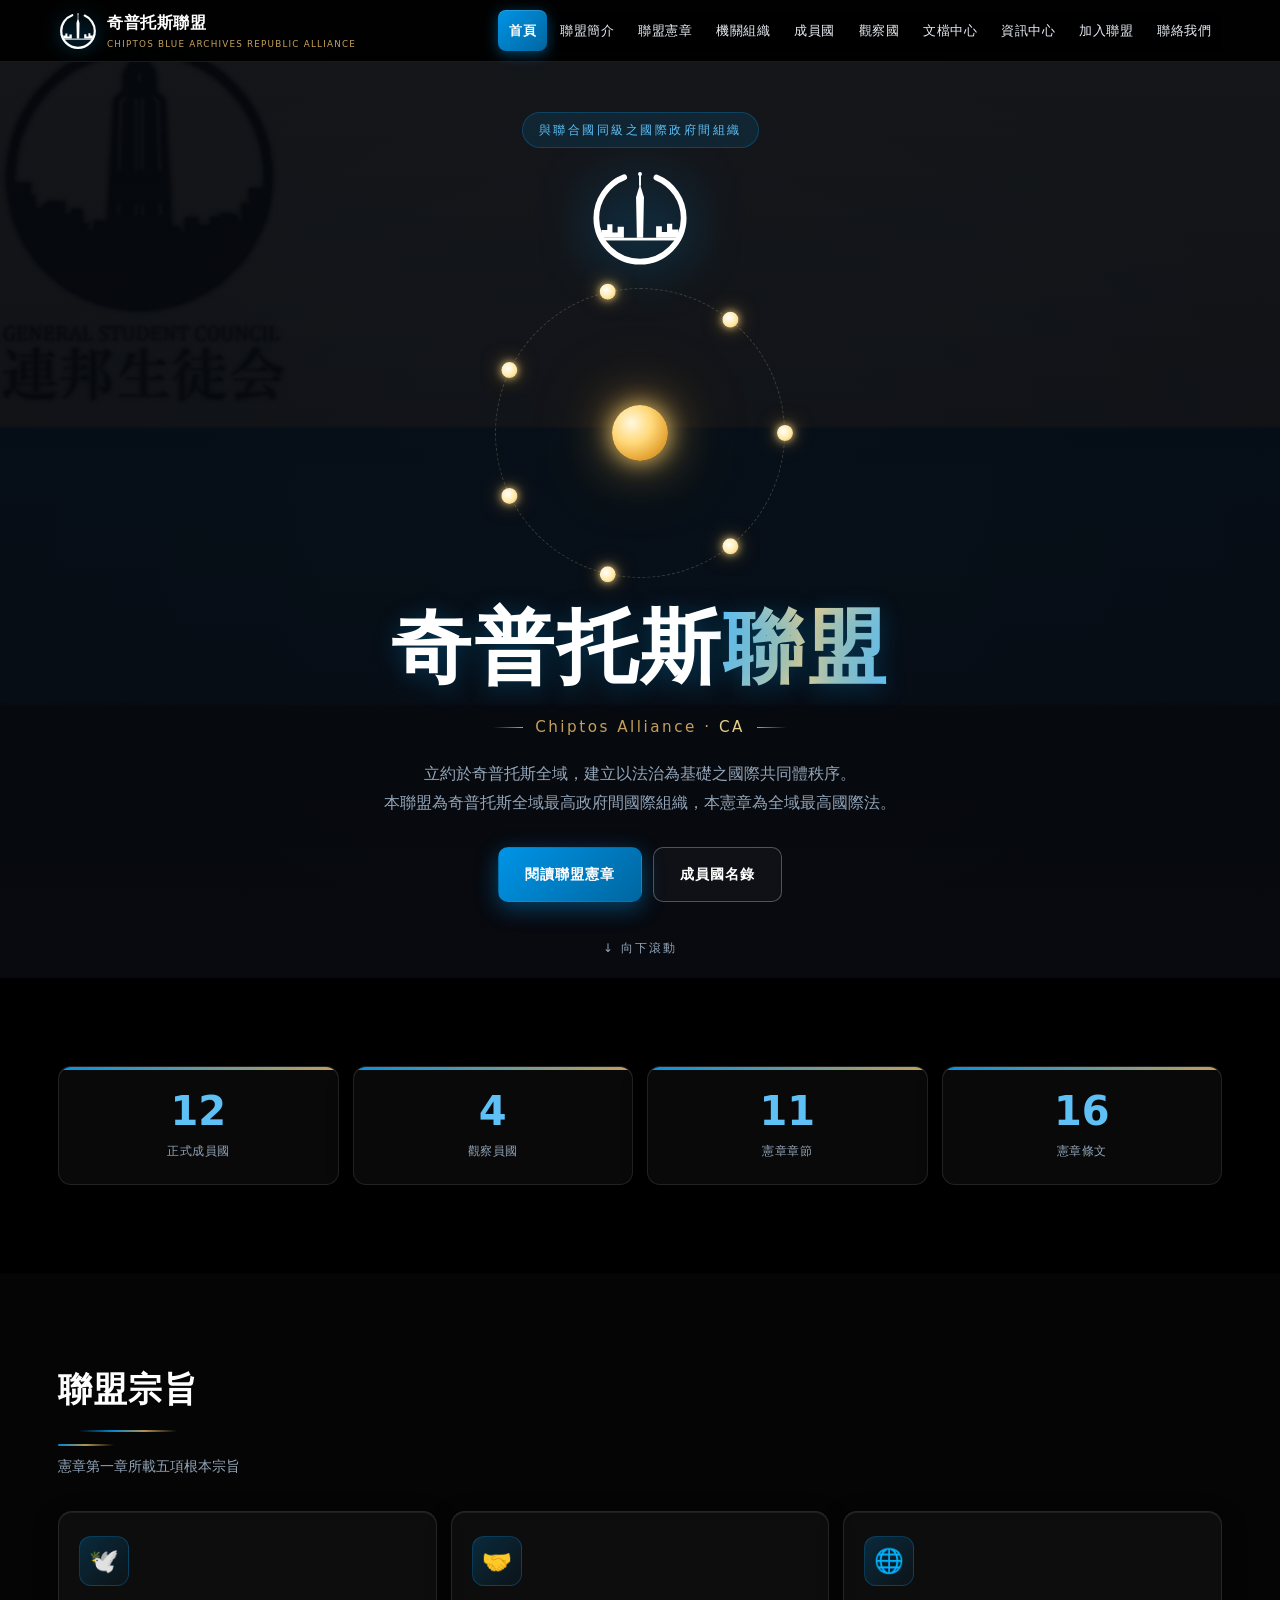
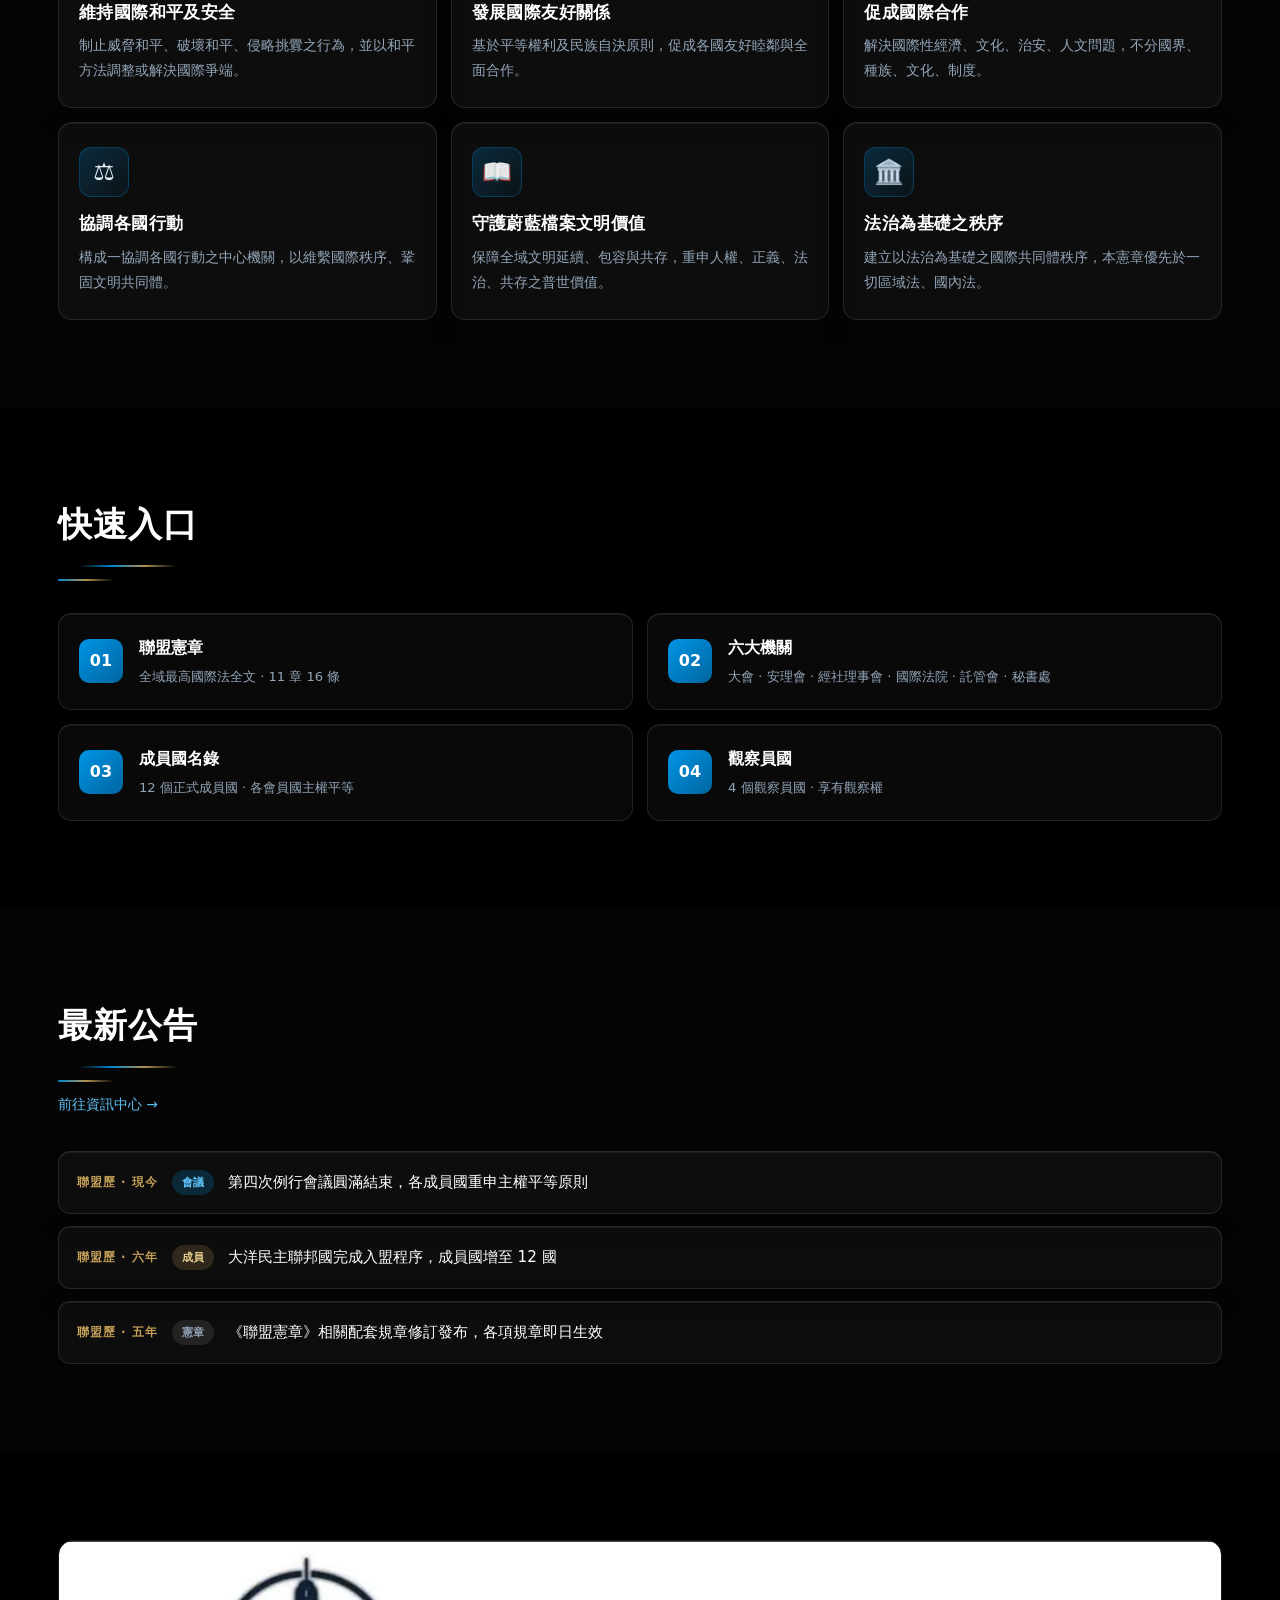
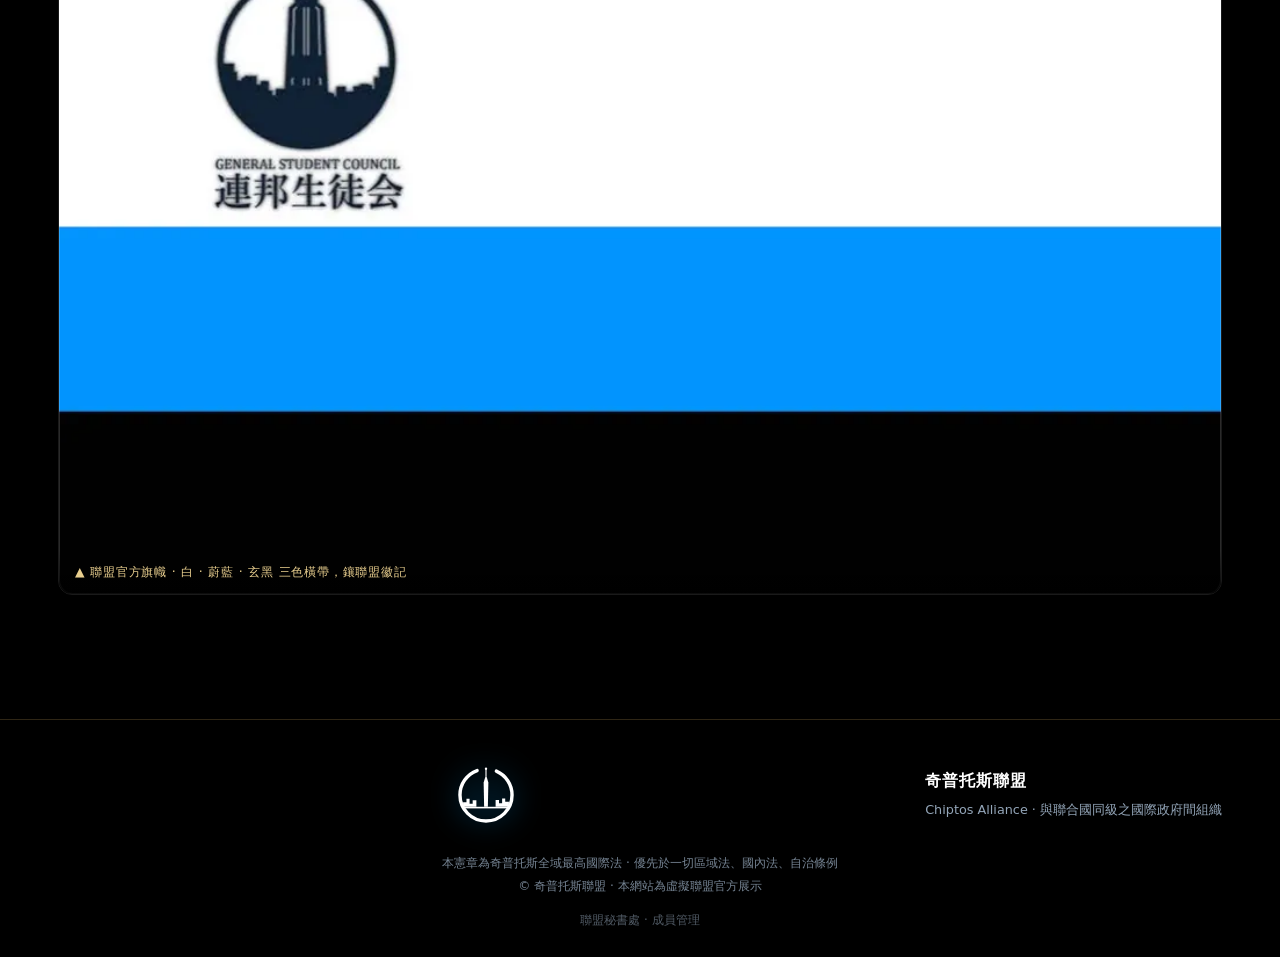
==== commit d8b86af5: "Add files via upload" ====
--- a/index.html
+++ b/index.html
@@ -6,9 +6,9 @@
 <meta name="theme-color" content="#080b11">
 <meta name="description" content="奇普托斯聯盟官方網站 · 與聯合國同級之國際政府間組織">
 <title>奇普托斯聯盟 · 官方網站</title>
-<link rel="icon" type="image/webp" href="[data-uri]">
+<link rel="icon" type="image/svg+xml" href="[data-uri]">
 <style>
-:root{--badge:url("[data-uri]");--flag:url("[data-uri]");}
+:root{--badge:url("[data-uri]");--flag:url("[data-uri]");}
 /* =====================================================================
    奇普托斯聯盟 · CA
    移動優先 (Mobile-First) 響應式樣式
@@ -872,6 +872,115 @@
 @media(max-width:400px){
   .hero-sub::before,.hero-sub::after{display:none}
 }
+
+/* =====================================================================
+   v17 · 玄黑主題（主體偏黑）
+   ===================================================================== */
+:root{
+  --ink:#000000;
+  --ink2:#06080c;
+  --ink3:#0b0e14;
+  --line:rgba(255,255,255,.10);
+  --line-blue:rgba(0,148,230,.28);
+}
+body::before{
+  background:
+    radial-gradient(900px 520px at 12% -8%,rgba(0,148,230,.16),transparent 60%),
+    radial-gradient(760px 460px at 88% 6%,rgba(197,160,89,.09),transparent 56%),
+    linear-gradient(180deg,#000000,#05070b 45%,#000000)!important;
+}
+.site-header{background:rgba(0,0,0,.93)!important;border-bottom-color:rgba(255,255,255,.10)!important}
+.nav-mask{background:rgba(0,0,0,.6)!important}
+.main-nav{background:rgba(0,0,0,.96)!important;border-color:rgba(255,255,255,.08)!important}
+.hero{background:radial-gradient(ellipse at center,#05070b 0%,#000000 72%)!important}
+.hero-bg,.page-hero .hero-bg{opacity:.5!important}
+.section-alt{background:rgba(255,255,255,.018)!important}
+.site-footer{background:#000000!important;border-top-color:rgba(197,160,89,.24)!important}
+.article,.info-card,.member-card,.observer-item,.doc-card,.entry-card,
+.quick-card,.contact-card,.org-tier,.stat,.news-row,.form-wrap,.toc{
+  background:rgba(255,255,255,.035)!important;
+  border-color:rgba(255,255,255,.10)!important;
+}
+.article:hover,.info-card:hover,.member-card:hover,.observer-item:hover,
+.doc-card:hover,.entry-card:hover,.quick-card:hover,.contact-card:hover,.news-row:hover,.stat:hover{
+  background:rgba(255,255,255,.06)!important;
+  border-color:rgba(197,160,89,.45)!important;
+}
+.flag-render{border-color:rgba(255,255,255,.16)!important}
+
+/* =====================================================================
+   首頁 · 七星繞日（7 顆星圍繞太陽運轉）
+   ===================================================================== */
+.solar-system{
+  position:relative;
+  width:220px;height:220px;
+  margin:6px auto 22px;
+  display:flex;align-items:center;justify-content:center;
+}
+@media(min-width:768px){ .solar-system{width:290px;height:290px;margin:10px auto 28px} }
+
+/* 太陽核心 */
+.sun-core{
+  position:absolute;width:56px;height:56px;border-radius:50%;
+  background:radial-gradient(circle at 35% 32%,#fff8e0,#ffd97a 38%,#e8a93a 68%,#b8791d);
+  box-shadow:
+    0 0 22px rgba(255,214,120,.85),
+    0 0 48px rgba(255,190,70,.55),
+    0 0 90px rgba(255,170,40,.30);
+  animation:sunPulse 3.4s ease-in-out infinite;
+  z-index:2;
+}
+@keyframes sunPulse{
+  0%,100%{transform:scale(1);filter:brightness(1)}
+  50%{transform:scale(1.09);filter:brightness(1.16)}
+}
+
+/* 軌道虛線圓 */
+.orbit-ring{
+  position:absolute;inset:0;border-radius:50%;
+  border:1px dashed rgba(255,235,180,.20);
+  animation:ringSpin 42s linear infinite;
+}
+@keyframes ringSpin{to{transform:rotate(360deg)}}
+
+/* 旋轉容器 */
+.orbit{
+  position:absolute;inset:0;
+  animation:orbitSpin 26s linear infinite;
+}
+@keyframes orbitSpin{to{transform:rotate(360deg)}}
+
+/* 7 顆星：均分 360°，各自反向自轉保持星形朝上 */
+.star{
+  position:absolute;top:50%;left:50%;
+  width:13px;height:13px;margin:-6.5px 0 0 -6.5px;
+  background:radial-gradient(circle at 40% 38%,#ffffff,#ffe9a8 55%,#e8b84a);
+  border-radius:50%;
+  box-shadow:0 0 9px rgba(255,222,140,.9),0 0 20px rgba(255,190,70,.5);
+  transform:rotate(calc(var(--i) * 51.4286deg)) translateX(110px) rotate(calc(var(--i) * -51.4286deg));
+  animation:starTwinkle 2.6s ease-in-out infinite;
+  animation-delay:calc(var(--i) * -0.36s);
+}
+@media(min-width:768px){
+  .star{width:16px;height:16px;margin:-8px 0 0 -8px;
+    transform:rotate(calc(var(--i) * 51.4286deg)) translateX(145px) rotate(calc(var(--i) * -51.4286deg));}
+}
+@keyframes starTwinkle{
+  0%,100%{opacity:.72;filter:brightness(.9)}
+  50%{opacity:1;filter:brightness(1.35)}
+}
+
+/* 無障礙：關閉動效時靜止呈現 */
+@media(prefers-reduced-motion:reduce){
+  .orbit,.orbit-ring{animation:none}
+  .sun-core{animation:none}
+  .star{animation:none}
+}
+
+/* 首頁 hero 元素協調 */
+.hero-emblem{width:84px;height:84px;margin:0 auto 14px}
+.solar-system{margin:2px auto 18px}
+@media(min-width:768px){ .hero-emblem{width:104px;height:104px;margin:0 auto 18px} }
 </style>
 </head>
 <body>
@@ -909,6 +1018,20 @@
   <div class="container hero-content">
     <div class="hero-badge">與聯合國同級之國際政府間組織</div>
     <span class="hero-emblem"></span>
+
+    <div class="solar-system fade-in" aria-hidden="true">
+      <div class="sun-core"></div>
+      <div class="orbit-ring"></div>
+      <div class="orbit">
+        <span class="star" style="--i:0"></span>
+        <span class="star" style="--i:1"></span>
+        <span class="star" style="--i:2"></span>
+        <span class="star" style="--i:3"></span>
+        <span class="star" style="--i:4"></span>
+        <span class="star" style="--i:5"></span>
+        <span class="star" style="--i:6"></span>
+      </div>
+    </div>
     <h1 class="hero-title">奇普托斯<span class="gold-gradient">聯盟</span></h1>
     <p class="hero-sub">Chiptos Alliance · <span style="color:var(--gold-lt)">CA</span></p>
     <p class="hero-desc">立約於奇普托斯全域，建立以法治為基礎之國際共同體秩序。<br>本聯盟為奇普托斯全域最高政府間國際組織，本憲章為全域最高國際法。</p>
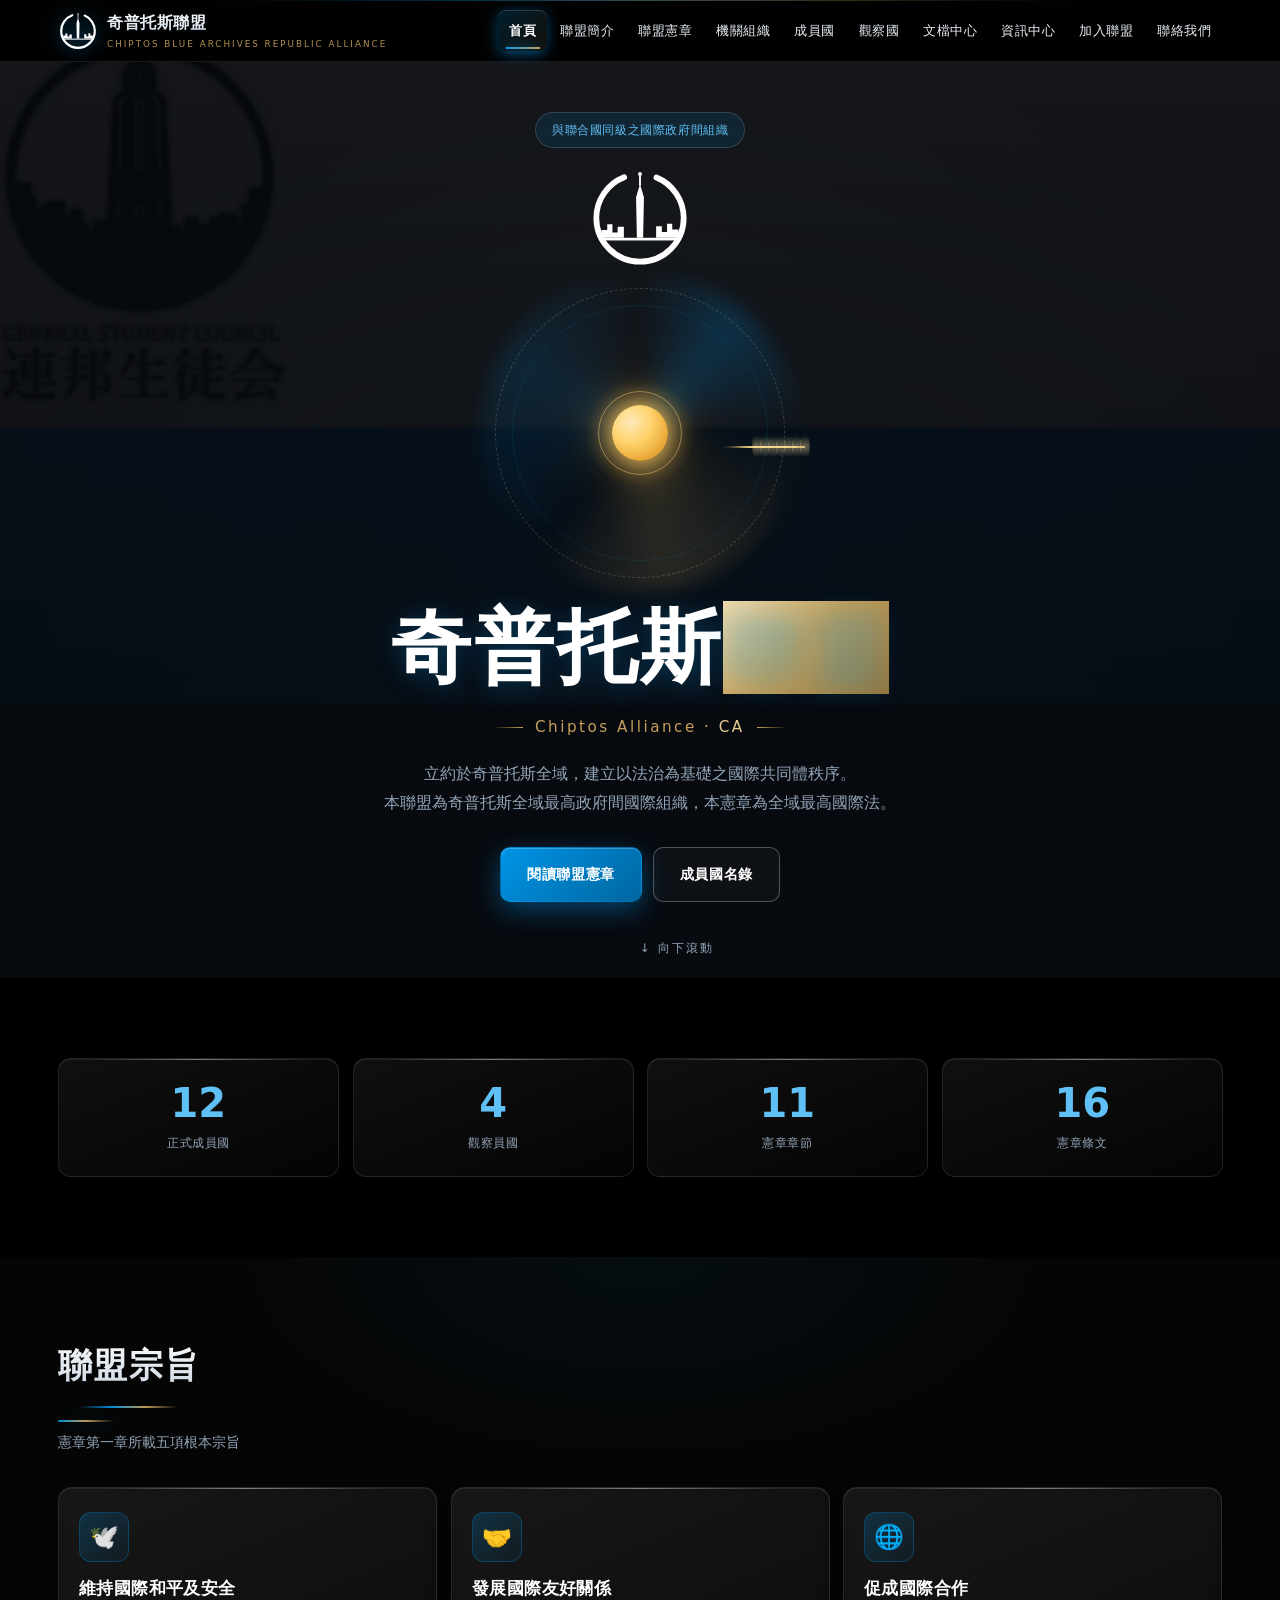
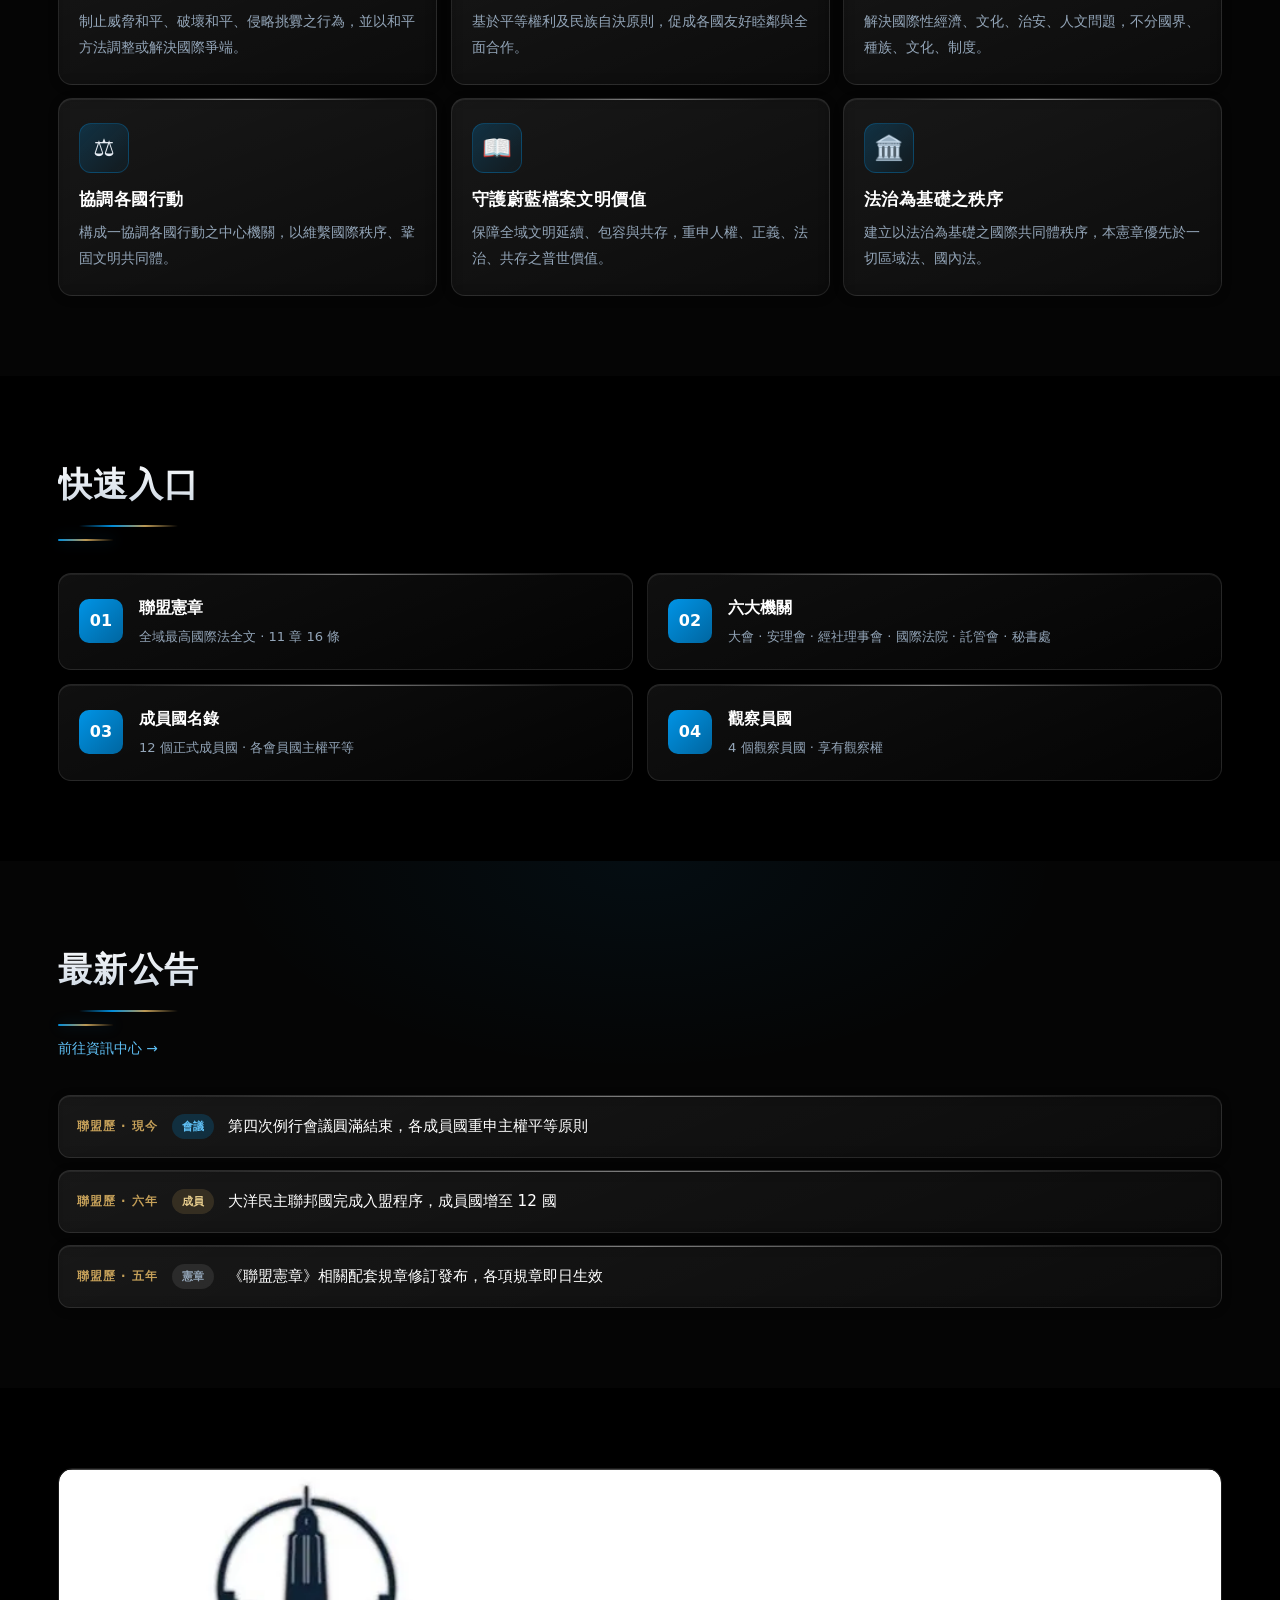
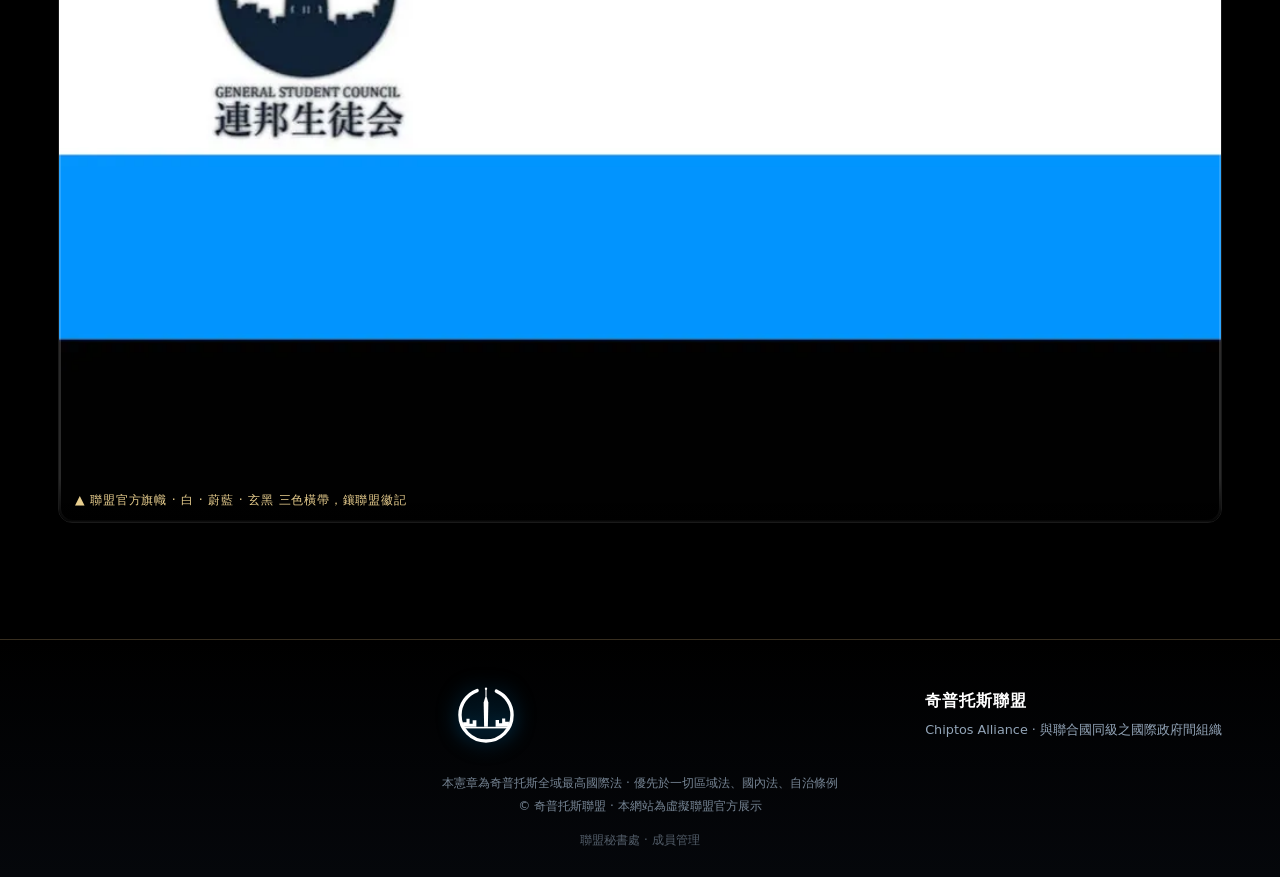
==== commit cc6dadb2: "Add files via upload" ====
--- a/index.html
+++ b/index.html
@@ -981,6 +981,366 @@
 .hero-emblem{width:84px;height:84px;margin:0 auto 14px}
 .solar-system{margin:2px auto 18px}
 @media(min-width:768px){ .hero-emblem{width:104px;height:104px;margin:0 auto 18px} }
+/* =====================================================================
+   v21 · 高級版視覺系統
+   ===================================================================== */
+
+/* ---------- 0. 基礎變數 ---------- */
+:root{
+  --gold-grad:linear-gradient(135deg,#f0dcae,#c5a059 46%,#94743a);
+  --blue-grad:linear-gradient(135deg,#7fd2ff,#0094e6 52%,#005c94);
+  --hair:rgba(255,255,255,.10);
+  --hair-gold:rgba(197,160,89,.34);
+  --sh-1:0 2px 10px rgba(0,0,0,.30);
+  --sh-2:0 12px 34px rgba(0,0,0,.46);
+  --sh-glow:0 16px 48px rgba(0,148,230,.26);
+  --ease:cubic-bezier(.22,.68,.28,1);
+}
+
+/* ---------- 1. 字體渲染與基礎 ---------- */
+html{
+  -webkit-text-size-adjust:100%;
+  scrollbar-color:#0094e6 #000;
+  scrollbar-width:thin;
+}
+body{
+  -webkit-font-smoothing:antialiased;
+  -moz-osx-font-smoothing:grayscale;
+  text-rendering:optimizeLegibility;
+  font-feature-settings:"kern" 1;
+}
+::selection{background:rgba(197,160,89,.34);color:#fff}
+a:focus-visible,button:focus-visible,input:focus-visible,
+select:focus-visible,textarea:focus-visible,[tabindex]:focus-visible{
+  outline:2px solid #0094e6;outline-offset:3px;border-radius:6px;
+}
+
+/* ---------- 2. 自訂捲軸 ---------- */
+::-webkit-scrollbar{width:10px;height:10px}
+::-webkit-scrollbar-track{background:#000}
+::-webkit-scrollbar-thumb{
+  background:linear-gradient(180deg,#0094e6,#c5a059);
+  border-radius:8px;border:2px solid #000;
+}
+::-webkit-scrollbar-thumb:hover{background:linear-gradient(180deg,#7fd2ff,#e8ce8e)}
+::-webkit-scrollbar-corner{background:#000}
+
+/* ---------- 3. 進度條高級化 ---------- */
+#progress{
+  height:3px!important;
+  background:linear-gradient(90deg,#0094e6,#5fc0f5 40%,#c5a059 75%,#f0dcae)!important;
+  box-shadow:0 0 12px rgba(0,148,230,.85),0 0 26px rgba(197,160,89,.45);
+}
+
+/* ---------- 4. 導航高級化 ---------- */
+.site-header{
+  transition:background .4s var(--ease),box-shadow .4s var(--ease),border-color .4s;
+}
+.site-header.scrolled{
+  box-shadow:0 10px 40px rgba(0,0,0,.65);
+  border-bottom-color:rgba(197,160,89,.30)!important;
+}
+.brand-cn{
+  background:linear-gradient(180deg,#ffffff,#cddaea);
+  -webkit-background-clip:text;background-clip:text;
+  -webkit-text-fill-color:transparent;
+}
+.brand-en{letter-spacing:2px!important;opacity:.9}
+.main-nav a{
+  position:relative;
+  transition:color .3s var(--ease);
+}
+.main-nav a::after{
+  content:"";position:absolute;left:50%;bottom:2px;
+  width:0;height:2px;border-radius:2px;
+  background:linear-gradient(90deg,#0094e6,#c5a059);
+  transform:translateX(-50%);
+  transition:width .35s var(--ease);
+}
+.main-nav a:hover::after,
+.main-nav a:focus::after{width:62%}
+.main-nav a.active::after{width:72%;box-shadow:0 0 10px rgba(0,148,230,.7)}
+.main-nav a.active{
+  background:linear-gradient(135deg,rgba(0,148,230,.20),rgba(197,160,89,.10));
+}
+
+/* ---------- 5. 卡片玻璃質感 + 3D 懸浮 ---------- */
+.info-card,.article,.member-card,.observer-item,.doc-card,
+.entry-card,.quick-card,.contact-card,.org-tier,.stat,.news-row{
+  position:relative;overflow:hidden;
+  background:linear-gradient(158deg,rgba(255,255,255,.062),rgba(255,255,255,.014))!important;
+  border:1px solid var(--hair)!important;
+  backdrop-filter:blur(10px);-webkit-backdrop-filter:blur(10px);
+  box-shadow:var(--sh-1),inset 0 1px 0 rgba(255,255,255,.07);
+  transition:transform .5s var(--ease),box-shadow .5s var(--ease),
+             border-color .5s var(--ease),background .5s var(--ease);
+  will-change:transform;
+}
+/* 頂部高光 */
+.info-card::before,.article::before,.member-card::before,.observer-item::before,
+.doc-card::before,.entry-card::before,.quick-card::before,.contact-card::before,
+.org-tier::before,.stat::before,.news-row::before{
+  content:"";position:absolute;left:12%;right:12%;top:0;height:1px;
+  background:linear-gradient(90deg,transparent,rgba(255,255,255,.42),transparent);
+  pointer-events:none;
+}
+/* 懸浮 */
+.info-card:hover,.article:hover,.member-card:hover,.observer-item:hover,
+.doc-card:hover,.entry-card:hover,.quick-card:hover,.contact-card:hover,
+.org-tier:hover,.stat:hover,.news-row:hover{
+  transform:translateY(-7px) scale(1.014);
+  box-shadow:var(--sh-glow),inset 0 1px 0 rgba(255,255,255,.14)!important;
+  border-color:var(--hair-gold)!important;
+}
+@media(hover:none){
+  .info-card:hover,.article:hover,.member-card:hover,.observer-item:hover,
+  .doc-card:hover,.entry-card:hover,.quick-card:hover,.contact-card:hover,
+  .org-tier:hover,.stat:hover,.news-row:hover{transform:none}
+}
+
+/* ---------- 6. 標題層次 ---------- */
+.section-head h2,.section-title{
+  background:linear-gradient(180deg,#ffffff,#b9c8d8);
+  -webkit-background-clip:text;background-clip:text;
+  -webkit-text-fill-color:transparent;
+  letter-spacing:1.4px!important;
+}
+.section-head h2::after,.section-title::after{
+  background:linear-gradient(90deg,transparent,rgba(0,148,230,.95),
+             rgba(197,160,89,.95),transparent)!important;
+}
+.gold,.gold-gradient{
+  background:var(--gold-grad)!important;
+  -webkit-background-clip:text;background-clip:text;
+  -webkit-text-fill-color:transparent;
+}
+
+/* ---------- 7. 按鈕高級化 ---------- */
+.btn{
+  letter-spacing:.6px!important;
+  transition:transform .35s var(--ease),box-shadow .35s var(--ease),
+             filter .35s var(--ease),background .35s;
+}
+.btn:hover{filter:brightness(1.12)}
+.btn:active{transform:translateY(1px) scale(.985)}
+.btn-primary{box-shadow:0 8px 26px rgba(0,148,230,.42),inset 0 1px 0 rgba(255,255,255,.22)}
+.btn-gold{box-shadow:0 8px 26px rgba(197,160,89,.38),inset 0 1px 0 rgba(255,255,255,.30)}
+.btn-ghost:hover{border-color:var(--hair-gold)!important;background:rgba(255,255,255,.07)!important}
+
+/* ---------- 8. 徽章 ---------- */
+.badge,.badge-member,.badge-observer,.hero-badge,.doc-tag{
+  backdrop-filter:blur(6px);
+  border:1px solid rgba(255,255,255,.14);
+  letter-spacing:.6px;
+}
+.badge-member{background:linear-gradient(135deg,rgba(0,148,230,.24),rgba(0,148,230,.08))!important}
+.badge-observer{background:linear-gradient(135deg,rgba(197,160,89,.22),rgba(197,160,89,.06))!important}
+
+/* ---------- 9. 章節編號立體 ---------- */
+.art-no,.member-no{
+  background:var(--gold-grad)!important;
+  -webkit-background-clip:text;background-clip:text;
+  -webkit-text-fill-color:transparent;
+  letter-spacing:1px;
+}
+.art-no{
+  position:relative;
+  border:1px solid var(--hair-gold);
+  background:linear-gradient(150deg,rgba(197,160,89,.24),rgba(0,148,230,.10))!important;
+  -webkit-background-clip:border-box!important;background-clip:border-box!important;
+  -webkit-text-fill-color:#e8ce8e;
+  color:#e8ce8e;
+  box-shadow:0 4px 14px rgba(0,0,0,.35),inset 0 1px 0 rgba(255,255,255,.16);
+}
+
+/* ---------- 10. 條文排版 ---------- */
+.art-body{line-height:1.95!important}
+.art-body p,.art-body li{color:#dbe4ee}
+.art-title{letter-spacing:.8px!important;font-weight:700}
+.art-body ol li,.art-body ul li{padding-left:6px}
+
+/* ---------- 11. 分隔線 ---------- */
+.rule,.section-head .rule{
+  height:2px;
+  background:linear-gradient(90deg,rgba(0,148,230,.95),rgba(197,160,89,.95),transparent)!important;
+  box-shadow:0 0 14px rgba(0,148,230,.30);
+}
+
+/* ---------- 12. 麵包屑 ---------- */
+.breadcrumb{font-size:.82rem;letter-spacing:.5px}
+.breadcrumb a{transition:color .3s,text-shadow .3s}
+.breadcrumb a:hover{color:#7fd2ff;text-shadow:0 0 12px rgba(0,148,230,.6)}
+
+/* ---------- 13. 頁腳 ---------- */
+.site-footer{
+  background:linear-gradient(180deg,#000,#05070b)!important;
+  border-top:1px solid rgba(197,160,89,.26)!important;
+  box-shadow:0 -14px 46px rgba(0,0,0,.55);
+}
+.footer-brand .emblem{filter:drop-shadow(0 0 10px rgba(0,148,230,.55))}
+
+/* ---------- 14. 旗幟渲染 ---------- */
+.flag-render,.member-flag,.observer-flag{
+  box-shadow:inset 0 0 0 1px rgba(255,255,255,.16),0 3px 12px rgba(0,0,0,.42)!important;
+}
+
+/* ---------- 15. 淡入錯峰 ---------- */
+.fade-in{transition:opacity .7s var(--ease),transform .7s var(--ease)}
+.fade-in:nth-child(1){transition-delay:0s}
+.fade-in:nth-child(2){transition-delay:.06s}
+.fade-in:nth-child(3){transition-delay:.12s}
+.fade-in:nth-child(4){transition-delay:.18s}
+.fade-in:nth-child(5){transition-delay:.24s}
+.fade-in:nth-child(6){transition-delay:.30s}
+.fade-in:nth-child(n+7){transition-delay:.36s}
+
+/* ---------- 16. 容器與區塊呼吸 ---------- */
+.section{padding-top:clamp(3rem,7vw,5rem)!important;padding-bottom:clamp(3rem,7vw,5rem)!important}
+.section-alt{position:relative}
+.section-alt::before{
+  content:"";position:absolute;inset:0;pointer-events:none;
+  background:radial-gradient(600px 300px at 50% 0%,rgba(0,148,230,.06),transparent 70%);
+}
+
+/* ---------- 17. 連結底線動畫 ---------- */
+.footer-links a,.doc-text b,.quick-card h4{transition:color .3s var(--ease)}
+a:not(.btn):not(.brand):not(.main-nav a):not(.doc-card):not(.quick-card){
+  text-decoration:none;
+}
+
+/* ---------- 18. 輸入框（表單頁） ---------- */
+input,select,textarea{
+  transition:border-color .3s var(--ease),box-shadow .3s var(--ease),background .3s;
+}
+input:focus,select:focus,textarea:focus{
+  border-color:rgba(0,148,230,.65)!important;
+  box-shadow:0 0 0 3px rgba(0,148,230,.16),inset 0 1px 0 rgba(255,255,255,.08)!important;
+}
+
+/* ---------- 19. 提示卡 ---------- */
+.notice{border-radius:12px;backdrop-filter:blur(8px)}
+
+/* ---------- 20. 頂部細光帶 ---------- */
+body::after{
+  content:"";position:fixed;top:0;left:0;right:0;height:1px;z-index:9998;
+  background:linear-gradient(90deg,transparent,rgba(0,148,230,.5),rgba(197,160,89,.5),transparent);
+  pointer-events:none;
+}
+
+/* =====================================================================
+   v21 · 首頁專屬高級效果
+   ===================================================================== */
+
+/* ---------- 首屏入場 ---------- */
+@keyframes heroRise{
+  from{opacity:0;transform:translateY(26px) scale(.985);filter:blur(6px)}
+  to{opacity:1;transform:none;filter:blur(0)}
+}
+.hero-emblem{animation:heroRise 1s var(--ease) both .05s}
+.hero-badge{animation:heroRise .9s var(--ease) both .20s}
+.hero-title{animation:heroRise 1s var(--ease) both .32s}
+.hero-sub{animation:heroRise .9s var(--ease) both .48s}
+.hero-desc{animation:heroRise .9s var(--ease) both .60s}
+.hero-actions{animation:heroRise .9s var(--ease) both .72s}
+.scroll-hint{animation:heroRise .9s var(--ease) both .9s}
+
+/* ---------- 七星繞日 · 升級 ---------- */
+.solar-system{
+  position:relative;
+  animation:heroRise 1.2s var(--ease) both .12s;
+}
+/* 外層星軌光環 */
+.solar-system::before{
+  content:"";position:absolute;inset:-14px;border-radius:50%;
+  background:conic-gradient(from 0deg,
+    transparent 0deg,rgba(0,148,230,.22) 40deg,transparent 90deg,
+    rgba(197,160,89,.18) 170deg,transparent 220deg,
+    rgba(0,148,230,.14) 300deg,transparent 360deg);
+  filter:blur(9px);
+  animation:ringSpin 34s linear infinite;
+  pointer-events:none;
+}
+/* 太陽日冕（脈衝環） */
+.sun-core::before{
+  content:"";position:absolute;inset:-14px;border-radius:50%;
+  border:1px solid rgba(255,214,120,.45);
+  animation:corona 3.4s ease-out infinite;
+}
+@keyframes corona{
+  0%{transform:scale(.8);opacity:.85}
+  100%{transform:scale(2.1);opacity:0}
+}
+/* 太陽第二層柔光 */
+.sun-core::after{
+  content:"";position:absolute;inset:-30px;border-radius:50%;
+  background:radial-gradient(circle,rgba(255,190,70,.32),transparent 68%);
+  animation:sunPulse 3.4s ease-in-out infinite;
+  pointer-events:none;
+}
+/* 軌道：雙層 */
+.orbit-ring{
+  border:1px dashed rgba(255,235,180,.20);
+}
+.orbit-ring::after{
+  content:"";position:absolute;inset:16px;border-radius:50%;
+  border:1px solid rgba(0,148,230,.12);
+}
+/* 星星：核心 + 拖尾光暈 */
+.star{
+  position:relative;
+  background:radial-gradient(circle at 38% 36%,#ffffff,#ffeec0 42%,#f0c059 70%,#c8901f);
+  box-shadow:
+    0 0 10px rgba(255,226,150,.95),
+    0 0 22px rgba(255,196,80,.60),
+    0 0 40px rgba(255,170,40,.28);
+}
+/* 拖尾（沿公轉方向的弧形光帶） */
+.star::after{
+  content:"";position:absolute;top:50%;left:50%;
+  width:34px;height:2px;
+  transform:translate(-100%,-50%);
+  background:linear-gradient(270deg,rgba(255,222,140,.85),rgba(255,222,140,0));
+  border-radius:2px;
+  filter:blur(.6px);
+  pointer-events:none;
+}
+/* 星星外光點 */
+.star::before{
+  content:"";position:absolute;inset:-5px;border-radius:50%;
+  background:radial-gradient(circle,rgba(255,232,170,.42),transparent 70%);
+  pointer-events:none;
+}
+
+/* ---------- 首頁徽標 ---------- */
+.hero-emblem,.hero-logo{
+  filter:drop-shadow(0 0 18px rgba(0,148,230,.55));
+}
+
+/* ---------- 首頁統計卡強調 ---------- */
+.stat h3,.stat .num{
+  background:var(--gold-grad)!important;
+  -webkit-background-clip:text;background-clip:text;
+  -webkit-text-fill-color:transparent;
+}
+
+/* ---------- 快速入口圖標 ---------- */
+.quick-card h4{
+  background:var(--blue-grad)!important;
+  -webkit-background-clip:text;background-clip:text;
+  -webkit-text-fill-color:transparent;
+}
+.quick-card:hover h4{filter:brightness(1.15)}
+
+/* ---------- 首頁滾動提示 ---------- */
+.scroll-hint{
+  letter-spacing:2px;
+}
+
+@media(prefers-reduced-motion:reduce){
+  .hero-emblem,.hero-badge,.hero-title,.hero-sub,.hero-desc,
+  .hero-actions,.scroll-hint,.solar-system{animation:none!important}
+  .sun-core::before,.sun-core::after,.solar-system::before{animation:none!important}
+}
 </style>
 </head>
 <body>
